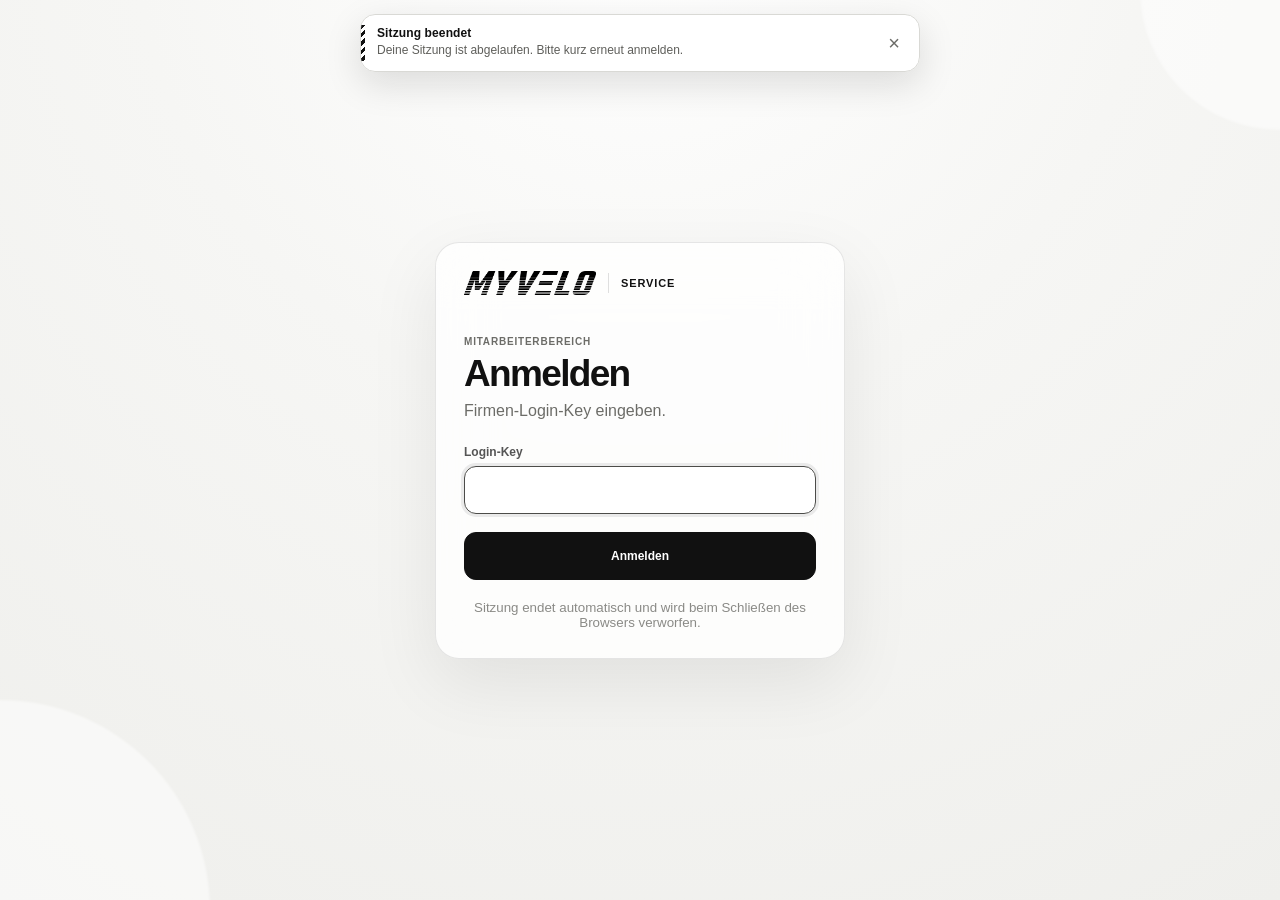
==== case.html @ 778515ad "Add files via upload" ====
<!doctype html>
<html lang="de" class="auth-pending employee-content-loading">
<head>
  <meta charset="utf-8">
  <meta name="viewport" content="width=device-width, initial-scale=1, viewport-fit=cover">
    <meta http-equiv="Content-Security-Policy" content="default-src 'self'; script-src 'self'; style-src 'self' 'unsafe-inline'; img-src 'self' data: blob:; connect-src 'self' https://myvelo-service.red-dawn-bec6.workers.dev https://*.myvelo.de; object-src 'none'; base-uri 'self'; form-action 'self'; frame-src 'none'; worker-src 'self' blob:; upgrade-insecure-requests">
  <meta name="referrer" content="no-referrer">
<title>Vorgang · MYVELO Service</title>
  <link rel="stylesheet" href="assets/css/app.css?v=7.10.11">
  <link rel="stylesheet" href="assets/css/employee-apple.css?v=7.14.2">
  <script src="assets/js/auth-guard.js?v=7.11.0.2"></script>
  <script src="assets/js/security-bootstrap.js?v=7.10.6"></script>


  <script src="portal-config.js?v=7.14.2"></script>
</head>
<body class="flow-employee">

  <div class="flow-shell">
    <aside class="flow-sidebar" id="flowSidebar">
      <div class="flow-brand">
        <img class="brand-logo-image brand-logo-image--sidebar" src="assets/brand/myvelo-logo.png?v=7.0" width="118" height="22" alt="MYVELO" data-hide-on-error>
        <span class="flow-brand-sub">SERVICE</span>
      </div>
      <nav class="flow-nav">
        <div class="flow-nav-group">
          <a class="flow-nav-item flow-nav-item--parent" href="index.html">
            <span class="flow-nav-dot"></span>
            <span>Vorgänge</span>
          </a>
          <div class="flow-nav-sub">
            <a class="flow-nav-subitem" href="index.html?view=active">
              <span>Aktiv</span>
            </a>
            <a class="flow-nav-subitem" href="index.html?view=archive">
              <span>Archiv</span>
            </a>
          </div>
        </div>
        <a class="flow-nav-item is-active" href="#">
          <span class="flow-nav-dot"></span>
          <span id="sidebarCaseRef">Aktuell</span>
        </a>
      </nav>
      <div class="flow-sidebar-spacer"></div>
      <button class="flow-nav-item" id="logout-button" type="button">
        <span class="flow-nav-dot flow-nav-dot--muted"></span>
        <span>Abmelden</span>
      </button>
    </aside>

    <div class="flow-main">
      <header class="flow-topbar">
        <div class="flow-topbar-left">
          <button class="flow-burger" id="mobileMenuButton" type="button" aria-label="Menü">
            <span></span><span></span><span></span>
          </button>
          <div>
            <strong id="case-title">Servicevorgang</strong>
            <span><b id="case-type-label">Servicevorgang</b> · Shopify <b id="shopify-ref">–</b></span>
          </div>
        </div>
      </header>

      <main class="flow-workspace flow-workspace--detail">
        <div class="flow-detail-loading-layer" id="flow-detail-loading-layer">
          <div class="app-boot-loader" id="app-boot-loader" role="status" aria-live="polite">
            <div class="app-boot-loader__inner">
              <span class="app-boot-loader__mark" aria-hidden="true"></span>
              <div class="app-boot-loader__copy">
                <strong id="app-boot-loader-title">Vorgang wird geladen</strong>
                <span id="app-boot-loader-text">Einen Moment, die Ansicht wird vorbereitet.</span>
              </div>
            </div>
          </div>
        </div>
        
        <section class="flow-status-panel">
          <div class="flow-status-panel__copy">
            <span>Bearbeitungsstatus</span>
            <strong id="service-status-label">Wartet auf Kunde</strong>
          </div>

          <div class="flow-status-dropdown" id="service-status-dropdown">
            <button id="service-status-trigger" class="flow-status-trigger" type="button"
              aria-haspopup="listbox" aria-expanded="false" disabled>
              <span id="service-status-trigger-text">Erst nach Kundenbestätigung</span>
              <span class="flow-status-trigger-arrow">⌄</span>
            </button>
            <div class="flow-status-menu hidden" id="service-status-menu" role="listbox">
              <button type="button" role="option" data-service-status="arrived">
                <span class="flow-status-menu-dot"></span>
                <span><strong>Angekommen</strong><small>Fahrrad oder Akku ist bei MYVELO eingetroffen</small></span>
              </button>
              <button type="button" role="option" data-service-status="in_progress">
                <span class="flow-status-menu-dot"></span>
                <span><strong>In Bearbeitung</strong><small>Der Servicefall wird aktuell bearbeitet</small></span>
              </button>
              <button type="button" role="option" data-service-status="completed">
                <span class="flow-status-menu-dot"></span>
                <span><strong>Abgeschlossen</strong><small>Der Servicevorgang ist abgeschlossen</small></span>
              </button>
            </div>
          </div>
        </section>

        <section class="flow-case-toolbar" aria-label="Vorgangsaktionen">
          <div class="flow-case-toolbar__primary">
            <button id="save" class="flow-action primary" type="submit" form="case-form">Speichern</button>
          </div>
          <div class="flow-case-toolbar__secondary">
            <button id="customer-link-button" class="flow-action secondary" type="button">Kundenlink</button>
            <a id="customer-preview" class="flow-action secondary" target="_blank" rel="noopener">Kundenansicht</a>
            <a id="internal-print" class="flow-action secondary" href="#">PDF exportieren</a>
            <div class="flow-more-menu">
              <button id="case-more-trigger" class="flow-action secondary flow-more-trigger" type="button" aria-expanded="false">
                Mehr <span>⌄</span>
              </button>
              <div id="case-more-menu" class="flow-more-popover hidden">
                <button id="delete-case" class="flow-more-danger" type="button">Vorgang löschen</button>
              </div>
            </div>
          </div>
        </section>

        <section id="employee-frozen-view" class="flow-frozen-view hidden" aria-labelledby="employee-frozen-title">
          <div class="flow-frozen-hero">
            <div>
              <span class="flow-frozen-kicker">BESTÄTIGT · EINGEFROREN</span>
              <h2 id="employee-frozen-title">Bestätigter Vorgang</h2>
              <p>Das ist der verbindlich bestätigte Stand. Die Inhalte können nicht mehr verändert werden.</p>
            </div>
            <div class="flow-frozen-seal" aria-hidden="true">
              <span>✓</span>
            </div>
          </div>

          <div class="flow-frozen-grid">
            <article class="flow-frozen-card">
              <span class="flow-frozen-label">Kunde</span>
              <strong id="frozen-employee-customer">–</strong>
              <small id="frozen-employee-model">–</small>
            </article>

            <article class="flow-frozen-card">
              <span class="flow-frozen-label" id="frozen-employee-type-label">Vorgang</span>
              <strong id="frozen-employee-subject">–</strong>
              <small id="frozen-employee-item">–</small>
            </article>

            <article class="flow-frozen-card">
              <span class="flow-frozen-label">Mitgeben</span>
              <strong id="frozen-employee-delivery">–</strong>
              <small>Bestätigter Lieferumfang</small>
            </article>

            <article class="flow-frozen-card" id="frozen-employee-service-card">
              <span class="flow-frozen-label" id="frozen-employee-service-label">Zusatzauftrag</span>
              <strong id="frozen-employee-service">–</strong>
              <small id="frozen-employee-service-note">–</small>
            </article>

            <article class="flow-frozen-card flow-frozen-card--wide">
              <span class="flow-frozen-label">Hinweis des Kunden</span>
              <p id="frozen-employee-note">Kein Hinweis hinterlegt.</p>
            </article>

            <article class="flow-frozen-card flow-frozen-card--wide flow-frozen-confirmation">
              <div>
                <span class="flow-frozen-label">Bestätigung</span>
                <strong id="frozen-employee-confirmed-at">–</strong>
              </div>
              <span class="flow-frozen-lock">Inhalt gesperrt</span>
            </article>
          </div>
        </section>

        <form id="case-form" class="flow-detail-grid">
          <section class="flow-panel">
            <div class="flow-panel-head">
              <div><strong>Vorgang</strong><span>Stammdaten</span></div>
            </div>

            <div class="flow-field-list">
              <label><span>Vorgangsart</span>
                <select name="case_type" id="case-type" disabled>
                  <option value="return">Rückgabe</option>
                  <option value="exchange">Tausch</option>
                  <option value="repair">Reparatur</option>
                  <option value="warranty">Garantiefall</option>
                </select>
              </label>
              <label><span>Kunde</span><input name="customer_name"></label>
              <label class="flow-model-quick-field">
                <span id="case-model-label">Modell</span>
                <input type="hidden" name="bike_model">
                <button id="case-model-trigger" class="flow-model-trigger" type="button">
                  <span class="flow-model-trigger__value">Modell auswählen</span>
                  <span class="flow-model-trigger__arrow">›</span>
                </button>
              </label>
              <label><span>Farbe</span><input name="bike_color"></label>
              <label><span>Gegenstand</span>
                <select name="item_type" id="case-item-type">
                  <option value="bike">Fahrrad</option>
                  <option value="battery">Akku</option>
                </select>
              </label>
            </div>

            <label class="flow-block-field">
              <span id="case-subject-label">Betreff</span>
              <input name="case_subject" id="case-subject">
            </label>
          </section>

          <section class="flow-panel">
            <div class="flow-panel-head">
              <div><strong>Lieferumfang</strong><span>Für Kundenansicht</span></div>
            </div>

            <div class="flow-field-list">
              <label class="flow-field-switch-row">
              <span>Ladegerät</span>
              <span class="flow-switch">
                <input type="checkbox" name="required_charger">
                <span class="flow-switch__track"><span class="flow-switch__thumb"></span></span>
              </span>
            </label>
              <label class="flow-field-switch-row">
              <span>Schlüssel</span>
              <span class="flow-switch">
                <input type="checkbox" name="required_keys">
                <span class="flow-switch__track"><span class="flow-switch__thumb"></span></span>
              </span>
            </label>
            </div>
          </section>

          <section class="flow-panel span-2" id="case-service-panel">
            <div class="flow-panel-head">
              <div><strong id="case-service-heading">Zusatzauftrag</strong><span>Optional</span></div>
            </div>

            <div class="flow-create-grid">
              <label>
                <span id="case-service-label">Zusatzleistung</span>
                <select name="service_choice">
                  <option value="">Keine Vorauswahl</option>
                  <option value="none">Keine Zusatzleistung</option>
                  <option value="inspection">Inspektion · 96 €</option>
                  <option value="inspection_wear">Inspektion + Verschleißteile</option>
                </select>
              </label>
            </div>
          </section>

          <section class="flow-panel span-2" id="case-note-panel">
            <div class="flow-panel-head">
              <div><strong>Hinweis des Kunden</strong><span>Für alle Vorgangsarten</span></div>
            </div>
            <label class="flow-block-field">
              <span>Hinweis an uns</span>
              <textarea name="customer_note"></textarea>
            </label>
          </section>
        </form>
      </main>
    </div>
  </div>

  <div class="flow-backdrop" id="flowBackdrop"></div>


  <dialog class="flow-dialog flow-dialog--compact" id="customerLinkDialog">
    <div class="flow-dialog-head">
      <div>
        <span>Kundenlink</span>
        <strong>Link zum Servicefall</strong>
      </div>
      <button class="flow-close" id="closeCustomerLinkDialog" type="button">×</button>
    </div>
    <div class="flow-delete-copy">
      <p id="customer-link-note">Dieser Link kann erneut kopiert oder geöffnet werden.</p>
      <label>
        <span>Kundenlink</span>
        <input id="customer-link-value" readonly>
      </label>

      <div class="flow-access-code-row" aria-label="Verifizierungscode">
        <span>6-stelliger Code</span>
        <strong id="customer-verification-code">••••••</strong>
      </div>
    </div>
    <div class="flow-dialog-actions">
      <button class="flow-action secondary" id="copyCustomerLink" type="button">Kopieren</button>
      <button class="flow-action secondary" id="copyCustomerCode" type="button">Code kopieren</button>
      <button class="flow-action primary" id="openCustomerLink" type="button">Öffnen</button>
    </div>
  </dialog>

  <dialog class="flow-dialog flow-dialog--compact" id="deleteCaseDialog">
    <div class="flow-dialog-head">
      <div>
        <span>Vorgang löschen</span>
        <strong>Unwiderrufliche Aktion</strong>
      </div>
      <button class="flow-close" id="closeDeleteCaseDialog" type="button">×</button>
    </div>
    <div class="flow-delete-copy">
      <p>Der Servicefall und seine Ereignisse werden dauerhaft gelöscht. Ein Kundenlink zu diesem Fall funktioniert danach nicht mehr.</p>
      <label>
        <span>Zur Bestätigung Vorgangs-ID eingeben</span>
        <input id="delete-confirm-id" autocomplete="off" spellcheck="false">
      </label>
    </div>
    <div class="flow-dialog-actions">
      <button class="flow-action secondary" id="cancelDeleteCase" type="button">Abbrechen</button>
      <button class="flow-action danger" id="confirmDeleteCase" type="button" disabled>Endgültig löschen</button>
    </div>
  </dialog>

  <script type="module" src="assets/js/case-detail.js?v=7.14.2"></script>
  <script type="module" src="assets/js/internal-mobile.js?v=7.0"></script>
</body>
</html>
---- assets/css/app.css ----
:root {
  --bg: #f1f5f3;
  --card: #ffffff;
  --text: #13201c;
  --muted: #6d7a75;
  --line: #dce6e1;
  --dark: #082d27;
  --green: #0d5b4e;
  --green-2: #0d7763;
  --green-soft: #e8f4f0;
  --amber: #8a6500;
  --amber-soft: #fff5d6;
  --blue: #275b87;
  --blue-soft: #e9f1f8;
  --shadow: 0 20px 70px rgba(17, 43, 35, 0.08);
  --radius: 22px;
}

* {
  box-sizing: border-box;
}

html {
  min-height: 100%;
  background: var(--bg);
}

body {
  margin: 0;
  min-height: 100vh;
  color: var(--text);
  background: var(--bg);
  font-family: Inter, ui-sans-serif, -apple-system, BlinkMacSystemFont, "Segoe UI", sans-serif;
  -webkit-font-smoothing: antialiased;
}

button,
input,
textarea,
select {
  font: inherit;
}

button,
a {
  -webkit-tap-highlight-color: transparent;
}

button {
  cursor: pointer;
}

button:disabled {
  cursor: wait;
  opacity: 0.68;
}

.topbar,
.customer-topbar {
  position: sticky;
  top: 0;
  z-index: 50;
  height: 72px;
  display: flex;
  align-items: center;
  justify-content: space-between;
  padding: 0 28px;
  border-bottom: 1px solid rgba(220, 230, 225, 0.9);
  background: rgba(255, 255, 255, 0.92);
  backdrop-filter: blur(18px);
}

.brand {
  display: inline-flex;
  align-items: center;
  gap: 11px;
  color: var(--text);
  font-weight: 850;
  text-decoration: none;
  letter-spacing: -0.02em;
}

.brandmark {
  width: 35px;
  height: 35px;
  display: grid;
  place-items: center;
  border-radius: 11px;
  color: #fff;
  background: linear-gradient(145deg, var(--green), var(--dark));
  box-shadow: inset 0 0 0 1px rgba(255, 255, 255, 0.11);
}

.topactions {
  display: flex;
  align-items: center;
  gap: 10px;
}

.runtime-badge,
.secure-label {
  display: inline-flex;
  align-items: center;
  gap: 7px;
  padding: 8px 11px;
  border-radius: 999px;
  color: var(--amber);
  background: var(--amber-soft);
  font-size: 12px;
  font-weight: 800;
  white-space: nowrap;
}

.runtime-badge.online {
  color: var(--green);
  background: var(--green-soft);
}

.runtime-badge.online::before {
  content: "";
  width: 7px;
  height: 7px;
  border-radius: 50%;
  background: var(--green-2);
}

.app-shell {
  display: grid;
  grid-template-columns: 232px minmax(0, 1fr);
  min-height: calc(100vh - 72px);
}

.sidebar {
  position: sticky;
  top: 72px;
  height: calc(100vh - 72px);
  display: flex;
  flex-direction: column;
  padding: 24px 16px;
  border-right: 1px solid var(--line);
  background: #f9fbfa;
}

.sidebar nav {
  display: grid;
  gap: 5px;
}

.navitem {
  display: block;
  padding: 12px 13px;
  border-radius: 12px;
  color: var(--text);
  font-size: 14px;
  font-weight: 720;
  text-decoration: none;
}

.navitem.active {
  color: #fff;
  background: var(--dark);
}

.navitem.muted {
  color: #9aa6a2;
}

.sidebar-note {
  margin-top: auto;
  display: grid;
  gap: 5px;
  padding: 15px;
  border: 1px solid var(--line);
  border-radius: 16px;
  background: #fff;
  font-size: 12px;
}

.sidebar-note span {
  color: var(--muted);
  line-height: 1.45;
}

.workspace,
.detail-workspace {
  width: 100%;
  max-width: 1480px;
  margin: 0 auto;
  padding: 38px;
}

.hero-row,
.detail-hero {
  display: flex;
  align-items: flex-end;
  justify-content: space-between;
  gap: 24px;
  margin-bottom: 28px;
}

.hero-row h1,
.detail-hero h1 {
  margin: 0;
  max-width: 920px;
  font-size: clamp(34px, 4vw, 54px);
  line-height: 0.98;
  letter-spacing: -0.055em;
}

.detail-hero h1 {
  font-size: clamp(32px, 4vw, 46px);
}

.hero-row .lead,
.detail-hero p:last-child {
  max-width: 820px;
  margin: 12px 0 0;
  color: var(--muted);
  font-size: 16px;
  line-height: 1.55;
}

.eyebrow {
  margin: 0 0 8px;
  color: var(--green-2);
  font-size: 11px;
  font-weight: 900;
  letter-spacing: 0.15em;
  text-transform: uppercase;
}

.button {
  min-height: 43px;
  display: inline-flex;
  align-items: center;
  justify-content: center;
  gap: 8px;
  padding: 10px 15px;
  border: 1px solid var(--line);
  border-radius: 12px;
  color: var(--text);
  background: #fff;
  font-weight: 800;
  text-decoration: none;
  transition: transform 150ms ease, border-color 150ms ease, background 150ms ease, color 150ms ease;
}

.button:hover {
  border-color: #b8c8c1;
  transform: translateY(-1px);
}

.button.primary {
  color: #fff;
  border-color: var(--dark);
  background: var(--dark);
}

.button.primary:hover {
  background: var(--green);
}

.button.ghost {
  background: #fff;
}

.button.small {
  min-height: 36px;
  padding: 7px 10px;
  border-radius: 10px;
  font-size: 12px;
}

.button.full {
  width: 100%;
}

.stats-grid {
  display: grid;
  grid-template-columns: repeat(4, minmax(0, 1fr));
  gap: 12px;
  margin-bottom: 20px;
}

.stat-card {
  padding: 18px;
  border: 1px solid var(--line);
  border-radius: 18px;
  background: var(--card);
}

.stat-card span {
  color: var(--muted);
  font-size: 12px;
  font-weight: 750;
}

.stat-card strong {
  display: block;
  margin-top: 5px;
  font-size: 31px;
  letter-spacing: -0.04em;
}

.panel {
  overflow: hidden;
  border: 1px solid var(--line);
  border-radius: var(--radius);
  background: var(--card);
  box-shadow: var(--shadow);
}

.panel-head {
  display: flex;
  align-items: center;
  justify-content: space-between;
  gap: 18px;
  padding: 21px 23px;
  border-bottom: 1px solid var(--line);
}

.panel-head h2 {
  margin: 0;
  font-size: 21px;
  letter-spacing: -0.025em;
}

.panel-head p {
  margin: 4px 0 0;
  color: var(--muted);
  font-size: 13px;
}

.filters,
.button-row {
  display: flex;
  gap: 9px;
}

.input,
.field input,
.field textarea,
.field select {
  width: 100%;
  min-height: 43px;
  padding: 10px 12px;
  border: 1px solid #cfdad5;
  border-radius: 12px;
  outline: none;
  color: var(--text);
  background: #fff;
  transition: border-color 150ms ease, box-shadow 150ms ease;
}

.input:focus,
.field input:focus,
.field textarea:focus,
.field select:focus {
  border-color: var(--green-2);
  box-shadow: 0 0 0 3px rgba(13, 119, 99, 0.09);
}

.filters .input:first-child {
  min-width: 245px;
}

.case-list {
  display: grid;
}

.case-row {
  display: grid;
  grid-template-columns: minmax(260px, 1.5fr) minmax(150px, 0.75fr) minmax(160px, 0.7fr) auto;
  align-items: center;
  gap: 14px;
  padding: 17px 22px;
  border-bottom: 1px solid var(--line);
}

.case-row:last-child {
  border-bottom: 0;
}

.case-main {
  min-width: 0;
  display: grid;
  gap: 4px;
  padding: 0;
  border: 0;
  text-align: left;
  background: transparent;
}

.case-title {
  overflow: hidden;
  font-size: 14px;
  font-weight: 850;
  text-overflow: ellipsis;
  white-space: nowrap;
}

.case-meta,
.case-date span {
  color: var(--muted);
  font-size: 12px;
}

.case-date {
  display: grid;
  gap: 3px;
}

.case-date strong {
  font-size: 12px;
  font-weight: 760;
}

.case-actions {
  display: flex;
  justify-content: flex-end;
  gap: 7px;
}

.status-pill {
  display: inline-flex;
  width: max-content;
  max-width: 100%;
  padding: 7px 10px;
  border-radius: 999px;
  color: #51605b;
  background: #eff3f1;
  font-size: 11px;
  font-weight: 850;
}

.status-waiting_customer {
  color: var(--amber);
  background: var(--amber-soft);
}

.status-submitted,
.status-in_review {
  color: var(--blue);
  background: var(--blue-soft);
}

.status-awaiting_part {
  color: #755b1c;
  background: #f5edd8;
}

.status-repair,
.status-ready,
.status-closed {
  color: var(--green);
  background: var(--green-soft);
}

.empty-state {
  min-height: 230px;
  display: flex;
  flex-direction: column;
  align-items: center;
  justify-content: center;
  gap: 7px;
  padding: 30px;
  color: var(--muted);
  text-align: center;
}

.empty-state.small {
  min-height: 120px;
}

.empty-icon {
  width: 50px;
  height: 50px;
  display: grid;
  place-items: center;
  border-radius: 16px;
  color: var(--green);
  background: var(--green-soft);
  font-size: 24px;
  font-weight: 900;
}

.dialog {
  width: min(720px, calc(100vw - 28px));
  padding: 0;
  border: 0;
  border-radius: 24px;
  color: var(--text);
  background: #fff;
  box-shadow: 0 34px 110px rgba(6, 31, 25, 0.26);
}

.dialog.compact {
  width: min(530px, calc(100vw - 28px));
}

.dialog::backdrop {
  background: rgba(10, 27, 23, 0.46);
  backdrop-filter: blur(5px);
}

.dialog form,
.link-result {
  padding: 25px;
}

.dialog-head {
  display: flex;
  align-items: flex-start;
  justify-content: space-between;
  gap: 20px;
}

.dialog-head h2,
.link-result h2 {
  margin: 0;
  font-size: 25px;
  letter-spacing: -0.035em;
}

.dialog-head p:last-child,
.link-result p {
  margin: 6px 0 0;
  color: var(--muted);
  line-height: 1.5;
}

.icon-button {
  width: 38px;
  height: 38px;
  flex: 0 0 auto;
  border: 1px solid var(--line);
  border-radius: 11px;
  color: var(--text);
  background: #fff;
  font-size: 23px;
}

.form-grid {
  display: grid;
  grid-template-columns: 1fr 1fr;
  gap: 13px;
  margin-top: 22px;
}

.field {
  display: grid;
  gap: 6px;
}

.field > span {
  font-size: 12px;
  font-weight: 800;
}

.field.span-2 {
  grid-column: span 2;
}

.dialog-actions,
.customer-actions {
  display: flex;
  justify-content: flex-end;
  gap: 9px;
  margin-top: 23px;
}

.link-result {
  text-align: center;
}

.link-result .input {
  margin-top: 18px;
}

.success-icon {
  width: 56px;
  height: 56px;
  display: grid;
  place-items: center;
  margin: 0 auto 14px;
  border-radius: 50%;
  color: #fff;
  background: var(--green);
  font-size: 25px;
  font-weight: 900;
}

.success-icon.large {
  width: 72px;
  height: 72px;
  font-size: 34px;
}

.toast {
  position: fixed;
  right: 22px;
  bottom: 22px;
  z-index: 200;
  padding: 12px 15px;
  border-radius: 12px;
  color: #fff;
  background: #10221d;
  box-shadow: 0 10px 40px rgba(0, 0, 0, 0.17);
  font-size: 13px;
  font-weight: 750;
  opacity: 0;
  pointer-events: none;
  transform: translateY(8px);
  transition: opacity 160ms ease, transform 160ms ease;
}

.toast.show {
  opacity: 1;
  transform: none;
}

.detail-hero {
  align-items: center;
}

.detail-hero-actions {
  display: flex;
  align-items: center;
  gap: 10px;
}

.detail-grid {
  display: grid;
  grid-template-columns: minmax(0, 1.6fr) minmax(300px, 0.72fr);
  gap: 16px;
}

.detail-side {
  display: grid;
  align-content: start;
  gap: 16px;
}

.detail-panel .panel-head {
  padding: 18px 20px;
}

.detail-body {
  display: grid;
  gap: 12px;
  padding: 20px;
}

.detail-block {
  padding: 14px;
  border: 1px solid var(--line);
  border-radius: 14px;
  background: #fbfcfc;
}

.detail-block span {
  color: var(--muted);
  font-size: 11px;
  font-weight: 800;
  text-transform: uppercase;
  letter-spacing: 0.07em;
}

.detail-block p {
  margin: 5px 0 0;
  line-height: 1.5;
  white-space: pre-wrap;
}

.timeline-panel {
  margin-top: 16px;
}

.timeline {
  padding: 4px 22px 18px;
}

.timeline-item {
  position: relative;
  display: grid;
  grid-template-columns: 17px 1fr;
  gap: 11px;
  padding: 14px 0;
  border-bottom: 1px solid var(--line);
}

.timeline-item:last-child {
  border-bottom: 0;
}

.timeline-dot {
  width: 10px;
  height: 10px;
  margin-top: 4px;
  border: 3px solid #b7d6cc;
  border-radius: 50%;
  background: #fff;
}

.timeline-item div {
  display: grid;
  gap: 3px;
}

.timeline-item strong {
  font-size: 13px;
}

.timeline-item span:last-child {
  color: var(--muted);
  font-size: 11px;
}

.error-card {
  max-width: 620px;
  margin: 60px auto;
  padding: 30px;
  text-align: center;
}

.customer-bg {
  background:
    radial-gradient(circle at 50% -10%, rgba(33, 126, 104, 0.1), transparent 40%),
    linear-gradient(180deg, #f7faf9, #eef4f1);
}

.customer-topbar {
  position: relative;
  height: 68px;
  max-width: 100%;
}

.customer-wrap {
  width: min(650px, 100%);
  margin: 38px auto;
  padding: 0 18px;
}

.customer-card {
  overflow: hidden;
  border: 1px solid rgba(203, 218, 211, 0.9);
  border-radius: 28px;
  background: #fff;
  box-shadow: var(--shadow);
}

.progress {
  height: 5px;
  background: #edf2ef;
}

.progress span {
  display: block;
  height: 100%;
  width: 20%;
  border-radius: 0 999px 999px 0;
  background: var(--green);
  transition: width 260ms ease;
}

.customer-step {
  padding: 30px;
}

.customer-step h1 {
  margin: 4px 0 10px;
  font-size: clamp(29px, 8vw, 38px);
  line-height: 1.03;
  letter-spacing: -0.05em;
}

.customer-lead {
  margin: 0 0 18px;
  color: var(--muted);
  line-height: 1.58;
}

.order-card {
  display: flex;
  align-items: center;
  gap: 13px;
  padding: 14px;
  margin: 19px 0;
  border: 1px solid var(--line);
  border-radius: 16px;
  background: #f7faf8;
}

.bike-icon {
  width: 50px;
  height: 50px;
  display: grid;
  place-items: center;
  flex: 0 0 auto;
  border: 1px solid var(--line);
  border-radius: 14px;
  color: var(--green);
  background: #fff;
  font-size: 25px;
  font-weight: 900;
}

.order-card div:last-child {
  min-width: 0;
  display: grid;
  gap: 2px;
}

.order-card span,
.order-card small {
  color: var(--muted);
  font-size: 11px;
}

.order-card strong {
  overflow: hidden;
  text-overflow: ellipsis;
  white-space: nowrap;
}

.info-strip {
  display: flex;
  flex-wrap: wrap;
  gap: 7px;
}

.info-strip span {
  padding: 7px 10px;
  border-radius: 999px;
  color: var(--green);
  background: var(--green-soft);
  font-size: 11px;
  font-weight: 800;
}

.customer-actions.single .button {
  margin-left: auto;
}

.large-field {
  margin-top: 14px;
}

.field textarea {
  min-height: 130px;
  resize: vertical;
  line-height: 1.5;
}

.upload-card {
  display: flex;
  align-items: center;
  justify-content: space-between;
  gap: 16px;
  margin-top: 16px;
  padding: 15px;
  border: 1.5px dashed #b8c9c1;
  border-radius: 15px;
  background: #fbfdfc;
}

.upload-card div {
  display: grid;
  gap: 3px;
}

.upload-card strong {
  font-size: 13px;
}

.upload-card span {
  color: var(--muted);
  font-size: 11px;
}

.file-button {
  flex: 0 0 auto;
}

.attachment-list {
  display: flex;
  flex-wrap: wrap;
  gap: 7px;
  margin-top: 10px;
}

.attachment-chip {
  padding: 6px 9px;
  border-radius: 999px;
  color: #4d5b57;
  background: #edf3f0;
  font-size: 11px;
}

.muted-text {
  color: var(--muted);
  font-size: 12px;
}

.choice-list {
  display: grid;
  gap: 9px;
}

.choice-card,
.check-card,
.confirm-card {
  display: flex;
  align-items: flex-start;
  gap: 11px;
  padding: 14px;
  border: 1px solid var(--line);
  border-radius: 14px;
  background: #fff;
  cursor: pointer;
  line-height: 1.45;
  transition: background 150ms ease, border-color 150ms ease, transform 150ms ease;
}

.choice-card:hover,
.check-card:hover {
  transform: translateY(-1px);
  border-color: #b9cbc4;
}

.choice-card.selected,
.choice-card:has(input:checked),
.check-card:has(input:checked),
.confirm-card:has(input:checked) {
  border-color: #73a99a;
  background: var(--green-soft);
}

.choice-card input,
.check-card input,
.confirm-card input {
  position: absolute;
  opacity: 0;
  pointer-events: none;
}

.choice-radio {
  width: 18px;
  height: 18px;
  flex: 0 0 auto;
  border: 2px solid #b4c1bc;
  border-radius: 50%;
  box-shadow: inset 0 0 0 4px #fff;
}

.choice-card:has(input:checked) .choice-radio {
  border-color: var(--green);
  background: var(--green);
}

.check-grid {
  display: grid;
  grid-template-columns: 1fr 1fr;
  gap: 9px;
  margin-bottom: 15px;
}

.check-card {
  align-items: center;
}

.check-box {
  width: 20px;
  height: 20px;
  display: grid;
  place-items: center;
  flex: 0 0 auto;
  border: 1.5px solid #b8c5c0;
  border-radius: 6px;
  color: transparent;
  background: #fff;
  font-size: 12px;
  font-weight: 900;
}

.check-card:has(input:checked) .check-box,
.confirm-card:has(input:checked) .check-box {
  color: #fff;
  border-color: var(--green);
  background: var(--green);
}

.review-grid {
  display: grid;
  gap: 9px;
}

.review-block {
  padding: 13px;
  border: 1px solid var(--line);
  border-radius: 14px;
  background: #fbfcfc;
}

.review-block span {
  color: var(--muted);
  font-size: 11px;
  font-weight: 850;
  text-transform: uppercase;
  letter-spacing: 0.06em;
}

.review-block p {
  margin: 5px 0 0;
  line-height: 1.5;
  white-space: pre-wrap;
}

.confirm-card {
  margin-top: 16px;
  background: #f7faf9;
  font-size: 13px;
}

.success-step {
  text-align: center;
}

.success-step .order-card,
.success-step .success-meta,
.success-step .customer-status {
  text-align: left;
}

.success-meta {
  display: grid;
  grid-template-columns: 100px 1fr;
  gap: 6px 14px;
  padding: 14px;
  border: 1px solid var(--line);
  border-radius: 14px;
}

.success-meta span {
  color: var(--muted);
  font-size: 12px;
}

.success-meta strong {
  font-size: 12px;
}

.customer-status {
  margin-top: 26px;
  padding-top: 20px;
  border-top: 1px solid var(--line);
}

.customer-status h2 {
  margin: 0 0 12px;
  font-size: 18px;
}

.status-track {
  display: grid;
}

.status-track-item {
  display: grid;
  grid-template-columns: 18px 1fr;
  gap: 10px;
  padding: 8px 0;
}

.status-track-dot {
  width: 11px;
  height: 11px;
  margin-top: 3px;
  border: 2px solid #b9c6c1;
  border-radius: 50%;
  background: #fff;
}

.status-track-item.active .status-track-dot {
  border-color: var(--green);
  background: var(--green);
  box-shadow: 0 0 0 4px var(--green-soft);
}

.status-track-item div {
  display: grid;
  gap: 3px;
}

.status-track-item strong {
  font-size: 13px;
}

.status-track-item small {
  color: var(--muted);
  line-height: 1.4;
}

.privacy-note {
  margin: 13px 0 0;
  color: #7b8984;
  font-size: 11px;
  text-align: center;
}

.document-bg {
  padding: 24px;
  background: #e8edeb;
}

.document-actions {
  position: sticky;
  top: 12px;
  z-index: 20;
  display: flex;
  justify-content: center;
  gap: 9px;
  width: max-content;
  margin: 0 auto 16px;
  padding: 7px;
  border: 1px solid var(--line);
  border-radius: 15px;
  background: rgba(255, 255, 255, 0.92);
  backdrop-filter: blur(12px);
}

.document-sheet {
  width: min(794px, 100%);
  min-height: 1123px;
  margin: 0 auto;
  padding: 58px 64px;
  background: #fff;
  box-shadow: 0 20px 60px rgba(0, 0, 0, 0.13);
}

.document-head {
  display: flex;
  justify-content: space-between;
  gap: 20px;
  padding-bottom: 18px;
  border-bottom: 2px solid var(--text);
}

.document-head > div {
  display: grid;
  gap: 4px;
}

.document-brand {
  font-size: 15px;
  font-weight: 950;
  letter-spacing: 0.12em;
}

.document-head span,
.document-id span {
  color: var(--muted);
  font-size: 10px;
}

.document-id {
  text-align: right;
}

.document-id strong {
  font-size: 10px;
}

.document-sheet h1 {
  margin: 28px 0 0;
  font-size: 28px;
  letter-spacing: -0.04em;
}

.document-sheet h2 {
  margin: 3px 0 24px;
  font-size: 15px;
  font-weight: 650;
}

.document-section h3,
.document-text-section h3,
.document-confirmation > strong {
  margin: 0 0 8px;
  font-size: 11px;
  text-transform: uppercase;
  letter-spacing: 0.07em;
}

.document-section dl {
  margin: 0;
}

.document-section dl > div {
  display: grid;
  grid-template-columns: 160px 1fr;
  border-top: 1px solid var(--line);
}

.document-section dt,
.document-section dd {
  margin: 0;
  padding: 7px 0;
  font-size: 11px;
}

.document-section dt {
  color: var(--muted);
}

.document-text-section {
  margin-top: 22px;
}

.document-text-section p,
.document-confirmation p {
  margin: 0;
  color: #283631;
  font-size: 11px;
  line-height: 1.55;
  white-space: pre-wrap;
}

.document-confirmation {
  margin-top: 28px;
  padding: 17px;
  border: 1px solid var(--line);
  border-radius: 12px;
  background: #fafcfb;
}

.document-confirmation > div {
  display: grid;
  grid-template-columns: 110px 1fr;
  margin-top: 14px;
  font-size: 11px;
}

.document-confirmation span {
  color: var(--muted);
}

.document-footer {
  display: flex;
  justify-content: space-between;
  gap: 20px;
  margin-top: 42px;
  padding-top: 15px;
  border-top: 1px solid var(--line);
  color: var(--muted);
  font-size: 9px;
}

@media (max-width: 1040px) {
  .app-shell {
    grid-template-columns: 1fr;
  }

  .sidebar {
    display: none;
  }

  .case-row {
    grid-template-columns: 1.4fr 0.8fr 0.75fr;
  }

  .case-actions {
    grid-column: 1 / -1;
    justify-content: flex-start;
  }

  .detail-grid {
    grid-template-columns: 1fr;
  }
}

@media (max-width: 720px) {
  .topbar,
  .customer-topbar {
    height: 64px;
    padding: 0 15px;
  }

  .topactions .button {
    display: none;
  }

  .runtime-badge,
  .secure-label {
    font-size: 10px;
  }

  .workspace,
  .detail-workspace {
    padding: 20px 15px 36px;
  }

  .hero-row,
  .detail-hero {
    align-items: stretch;
    flex-direction: column;
  }

  .hero-row h1,
  .detail-hero h1 {
    font-size: 36px;
  }

  .detail-hero-actions {
    justify-content: space-between;
  }

  .stats-grid {
    grid-template-columns: 1fr 1fr;
    gap: 9px;
  }

  .panel-head {
    align-items: stretch;
    flex-direction: column;
  }

  .filters {
    display: grid;
  }

  .filters .input:first-child {
    min-width: 0;
  }

  .case-row {
    grid-template-columns: 1fr;
    gap: 10px;
    padding: 16px;
  }

  .case-date {
    display: none;
  }

  .case-actions {
    grid-column: auto;
  }

  .form-grid {
    grid-template-columns: 1fr;
  }

  .field.span-2 {
    grid-column: auto;
  }

  .stack-mobile,
  .button-row {
    display: grid;
  }

  .customer-wrap {
    margin: 16px auto 30px;
    padding: 0 12px;
  }

  .customer-card {
    border-radius: 22px;
  }

  .customer-step {
    padding: 23px 19px;
  }

  .check-grid {
    grid-template-columns: 1fr;
  }

  .upload-card {
    align-items: stretch;
    flex-direction: column;
  }

  .customer-actions {
    position: sticky;
    bottom: 0;
    margin: 22px -19px -23px;
    padding: 12px 19px 16px;
    border-top: 1px solid rgba(220, 230, 225, 0.85);
    background: rgba(255, 255, 255, 0.96);
    backdrop-filter: blur(14px);
  }

  .customer-actions .button {
    flex: 1;
  }

  .document-bg {
    padding: 0;
    background: #fff;
  }

  .document-actions {
    top: auto;
    bottom: 0;
    width: 100%;
    margin: 0;
    border: 0;
    border-top: 1px solid var(--line);
    border-radius: 0;
  }

  .document-actions .button {
    flex: 1;
  }

  .document-sheet {
    min-height: auto;
    padding: 32px 20px 90px;
    box-shadow: none;
  }

  .document-section dl > div {
    grid-template-columns: 120px 1fr;
  }

  .document-footer {
    flex-direction: column;
    gap: 4px;
  }
}

@media print {
  .document-actions {
    display: none;
  }

  .document-bg {
    padding: 0;
    background: #fff;
  }

  .document-sheet {
    width: auto;
    min-height: auto;
    padding: 0;
    box-shadow: none;
  }
}


/* ==========================================================
   MYVELO-inspired visual layer
   Monochrome, high-contrast, product-first service interface.
   ========================================================== */
:root {
  --bg: #f4f4f2;
  --card: #ffffff;
  --text: #101211;
  --muted: #6f7471;
  --line: #e4e5e1;
  --dark: #101211;
  --green: #143c35;
  --green-2: #1d5449;
  --green-soft: #edf3f0;
  --amber: #7a5b10;
  --amber-soft: #fbf4df;
  --blue: #34586f;
  --blue-soft: #edf3f7;
  --shadow: 0 18px 50px rgba(15, 18, 17, 0.07);
  --radius: 18px;
}

body {
  background:
    radial-gradient(circle at 78% -18%, rgba(20, 60, 53, .055), transparent 34%),
    var(--bg);
}

.topbar,
.customer-topbar {
  height: 76px;
  padding: 0 32px;
  border-bottom-color: rgba(18, 20, 19, .08);
  background: rgba(255, 255, 255, .94);
}

.brand {
  gap: 12px;
  min-width: max-content;
}

.myvelo-wordmark {
  display: inline-block;
  color: #0d0f0e;
  font-size: 24px;
  font-weight: 950;
  font-style: italic;
  line-height: 1;
  letter-spacing: -.085em;
  transform: skew(-7deg);
}

.brand-divider {
  width: 1px;
  height: 25px;
  background: #d5d7d3;
}

.brand-section {
  color: #646966;
  font-size: 10px;
  font-weight: 900;
  line-height: 1;
  letter-spacing: .22em;
}

.app-shell {
  grid-template-columns: 218px minmax(0, 1fr);
  min-height: calc(100vh - 76px);
}

.sidebar {
  top: 76px;
  height: calc(100vh - 76px);
  padding: 28px 14px;
  border-right-color: rgba(18,20,19,.08);
  background: #151817;
}

.navitem {
  position: relative;
  padding: 12px 14px;
  border-radius: 10px;
  color: #c8ccca;
  font-weight: 720;
}

.navitem:hover {
  color: #fff;
  background: rgba(255,255,255,.06);
}

.navitem.active {
  color: #111312;
  background: #fff;
}

.navitem.active::before {
  content: "";
  position: absolute;
  left: -14px;
  top: 11px;
  bottom: 11px;
  width: 3px;
  border-radius: 0 2px 2px 0;
  background: #fff;
}

.navitem.muted {
  color: #6f7773;
}

.sidebar-note {
  border-color: rgba(255,255,255,.11);
  background: rgba(255,255,255,.055);
  color: #fff;
}

.sidebar-note span {
  color: #8e9692;
}

.workspace,
.detail-workspace {
  padding: 44px 46px;
}

.hero-row,
.detail-hero {
  align-items: center;
  margin-bottom: 30px;
}

.hero-row h1,
.detail-hero h1 {
  max-width: 800px;
  font-weight: 880;
  line-height: .98;
  letter-spacing: -.058em;
}

.hero-row h1 {
  font-size: clamp(38px, 4.7vw, 62px);
}

.eyebrow {
  color: #616763;
  letter-spacing: .19em;
}

.button {
  min-height: 44px;
  padding: 10px 17px;
  border-color: #dadcd8;
  border-radius: 9px;
  font-weight: 790;
  transition: transform 160ms ease, box-shadow 160ms ease, background 160ms ease, border-color 160ms ease;
}

.button:hover {
  border-color: #bfc2be;
  box-shadow: 0 7px 22px rgba(15,18,17,.08);
  transform: translateY(-1px);
}

.button.primary {
  border-color: #111312;
  background: #111312;
}

.button.primary:hover {
  border-color: #202422;
  background: #202422;
}

.runtime-badge,
.secure-label {
  border: 1px solid #e2e4e0;
  border-radius: 7px;
  color: #606562;
  background: #f8f8f6;
}

.runtime-badge.online {
  color: #173f37;
  border-color: #dae8e3;
  background: #eef5f2;
}

.stats-grid {
  gap: 10px;
}

.stat-card {
  position: relative;
  overflow: hidden;
  min-height: 120px;
  padding: 20px;
  border-color: #e2e4df;
  border-radius: 14px;
}

.stat-card::after {
  content: "";
  position: absolute;
  right: -28px;
  bottom: -58px;
  width: 110px;
  height: 110px;
  border: 22px solid #f3f4f1;
  border-radius: 50%;
}

.stat-card strong {
  position: relative;
  z-index: 1;
  font-size: 36px;
  font-weight: 860;
}

.panel {
  border-color: #e1e3df;
  border-radius: 16px;
  box-shadow: 0 14px 45px rgba(15,18,17,.05);
}

.panel-head {
  padding: 22px 24px;
}

.input,
.field input,
.field textarea,
.field select {
  min-height: 45px;
  border-color: #d9dcd7;
  border-radius: 9px;
  background: #fbfbfa;
}

.input:focus,
.field input:focus,
.field textarea:focus,
.field select:focus {
  border-color: #17201d;
  background: #fff;
  box-shadow: 0 0 0 3px rgba(16,18,17,.07);
}

.case-row {
  min-height: 74px;
  transition: background 150ms ease;
}

.case-row:hover {
  background: #fafaf8;
}

.status-pill {
  border-radius: 6px;
  font-weight: 820;
}

.dialog {
  border: 1px solid rgba(16,18,17,.08);
  border-radius: 18px;
}

.dialog::backdrop {
  background: rgba(8,10,9,.56);
}

.customer-bg {
  background:
    linear-gradient(140deg, rgba(20,60,53,.06), transparent 34%),
    #f3f4f1;
}

.customer-topbar {
  position: sticky;
  border-bottom: 1px solid rgba(16,18,17,.08);
}

.customer-wrap {
  width: min(690px, 100%);
  margin: 46px auto;
}

.customer-card {
  border-color: #e0e2de;
  border-radius: 20px;
  box-shadow: 0 22px 64px rgba(13,16,15,.085);
}

.progress {
  height: 4px;
  background: #eceeeb;
}

.progress span {
  border-radius: 0;
  background: #153e36;
}

.customer-step {
  padding: 34px 36px 36px;
}

.customer-step h1 {
  max-width: 510px;
  font-weight: 860;
  letter-spacing: -.052em;
}

.order-card {
  border-color: #dfe2dd;
  border-radius: 12px;
  background: #f7f7f5;
}

.bike-icon {
  border-radius: 9px;
  color: #fff;
  border-color: #171a19;
  background: #171a19;
}

.info-strip span {
  border: 1px solid #dde8e4;
  border-radius: 6px;
}

.choice-card,
.check-card,
.confirm-card,
.review-block,
.detail-block,
.success-meta {
  border-radius: 10px;
}

.choice-card:hover,
.check-card:hover {
  border-color: #989e9a;
}

.choice-card.selected,
.choice-card:has(input:checked),
.check-card:has(input:checked),
.confirm-card:has(input:checked) {
  border-color: #335d54;
  background: #f0f5f3;
}

.upload-card {
  border-radius: 10px;
  background: #fafaf8;
}

.success-icon {
  background: #143c35;
}

.document-actions {
  border-bottom: 1px solid #e2e4df;
  background: rgba(244,244,242,.92);
}

@media (max-width: 900px) {
  .app-shell {
    grid-template-columns: 1fr;
  }

  .sidebar {
    position: static;
    width: 100%;
    height: auto;
    padding: 10px 14px;
    border-right: 0;
    border-bottom: 1px solid rgba(255,255,255,.08);
  }

  .sidebar nav {
    display: flex;
    overflow-x: auto;
  }

  .navitem.active::before {
    display: none;
  }

  .sidebar-note {
    display: none;
  }

  .workspace,
  .detail-workspace {
    padding: 26px 18px 38px;
  }
}

@media (max-width: 620px) {
  .topbar,
  .customer-topbar {
    height: 66px;
    padding: 0 16px;
  }

  .myvelo-wordmark {
    font-size: 21px;
  }

  .brand-section,
  .brand-divider {
    display: none;
  }

  .secure-label {
    padding: 7px 9px;
    font-size: 10px;
  }

  .customer-wrap {
    margin: 18px auto 32px;
    padding: 0 10px;
  }

  .customer-card {
    border-radius: 16px;
  }

  .customer-step {
    padding: 25px 20px 24px;
  }
}


/* --- V2.7 functional compatibility --- */

.workspace,
.detail-workspace {
  width: 100%;
}

.internal-section {
  margin-top: 24px;
}

.internal-anchor {
  scroll-margin-top: 92px;
}

.admin-table-wrap {
  overflow-x: auto;
}

.admin-table {
  width: 100%;
  border-collapse: collapse;
}

.admin-table th,
.admin-table td {
  padding: 14px 12px;
  border-bottom: 1px solid var(--line);
  text-align: left;
  vertical-align: middle;
}

.admin-table th {
  color: var(--muted);
  font-size: 12px;
  font-weight: 850;
  text-transform: uppercase;
  letter-spacing: .06em;
}

.admin-table tbody tr:last-child td {
  border-bottom: 0;
}

.status-pill {
  display: inline-flex;
  align-items: center;
  min-height: 28px;
  padding: 6px 10px;
  border-radius: 999px;
  color: var(--amber);
  background: var(--amber-soft);
  font-size: 12px;
  font-weight: 800;
}

.status-pill.confirmed {
  color: var(--green);
  background: var(--green-soft);
}

.inline-actions {
  display: flex;
  gap: 10px;
  flex-wrap: wrap;
}

.detail-form-grid {
  display: grid;
  grid-template-columns: repeat(2, minmax(0, 1fr));
  gap: 18px;
}

.detail-form-grid .span-2 {
  grid-column: 1 / -1;
}

.check-card {
  display: flex;
  align-items: flex-start;
  gap: 10px;
  min-height: 68px;
  padding: 13px;
  border: 1px solid var(--line);
  border-radius: 14px;
  background: #f9fbfa;
}

.check-card input {
  margin-top: 3px;
}

.readonly-banner {
  margin-bottom: 18px;
  padding: 14px 16px;
  border: 1px solid #c6dfd6;
  border-radius: 14px;
  color: var(--green);
  background: var(--green-soft);
  font-weight: 750;
}

.simple-field {
  display: grid;
  gap: 7px;
}

.simple-field > span {
  font-size: 13px;
  font-weight: 800;
}

.simple-field input,
.simple-field textarea,
.simple-field select {
  width: 100%;
  padding: 12px 13px;
  border: 1px solid var(--line);
  border-radius: 12px;
  color: var(--text);
  background: #fff;
  outline: none;
}

.simple-field textarea {
  min-height: 110px;
  resize: vertical;
}

.simple-field input:focus,
.simple-field textarea:focus,
.simple-field select:focus {
  border-color: var(--green-2);
  box-shadow: 0 0 0 4px rgba(13, 119, 99, .10);
}

.settings-panel {
  display: grid;
  gap: 12px;
}

.settings-panel .input {
  width: 100%;
}

.customer-summary-row {
  display: grid;
  grid-template-columns: 210px 1fr;
  gap: 18px;
  padding: 12px 0;
  border-bottom: 1px solid var(--line);
}

.customer-summary-row:last-child {
  border-bottom: 0;
}

.customer-summary-row span:first-child {
  color: var(--muted);
}

.customer-actions {
  display: flex;
  gap: 10px;
  flex-wrap: wrap;
  margin-top: 18px;
}

.confirm-row {
  display: flex;
  gap: 10px;
  align-items: flex-start;
  padding: 14px;
  border: 1px solid var(--line);
  border-radius: 14px;
  background: #f9fbfa;
}

.confirm-row + .confirm-row {
  margin-top: 10px;
}

.confirm-row input {
  margin-top: 3px;
}

.service-options {
  display: grid;
  gap: 12px;
}

.service-option {
  position: relative;
  display: block;
  padding: 16px;
  border: 1px solid var(--line);
  border-radius: 16px;
  background: #fff;
  cursor: pointer;
}

.service-option input {
  position: absolute;
  opacity: 0;
}

.service-option:has(input:checked) {
  border-color: var(--green-2);
  background: var(--green-soft);
  box-shadow: 0 0 0 3px rgba(13, 119, 99, .08);
}

.service-option-head {
  display: flex;
  align-items: flex-start;
  gap: 12px;
}

.service-option-head strong:last-child {
  margin-left: auto;
  white-space: nowrap;
}

.service-option p {
  margin: 8px 0 0;
  color: var(--muted);
  font-size: 14px;
  line-height: 1.5;
}

.delivery-list {
  display: grid;
  gap: 10px;
}

.delivery-item {
  display: flex;
  align-items: center;
  gap: 10px;
  padding: 12px 14px;
  border: 1px solid var(--line);
  border-radius: 14px;
  background: #fff;
}

.delivery-check {
  width: 26px;
  height: 26px;
  display: grid;
  place-items: center;
  border-radius: 50%;
  color: #fff;
  background: var(--green);
  font-size: 15px;
  font-weight: 900;
}

.customer-meta-grid {
  display: grid;
  grid-template-columns: repeat(2, minmax(0, 1fr));
  gap: 14px;
}

.legal-note {
  margin-top: 18px;
  padding: 14px 16px;
  border: 1px solid var(--line);
  border-radius: 14px;
  color: var(--muted);
  background: #f9fbfa;
  font-size: 13px;
  line-height: 1.55;
}

.legal-note strong {
  color: var(--text);
}

.customer-footer {
  margin-top: 18px;
  display: flex;
  justify-content: center;
  gap: 18px;
  color: var(--muted);
  font-size: 12px;
}

@media (max-width: 900px) {
  .detail-form-grid,
  .customer-meta-grid {
    grid-template-columns: 1fr;
  }

  .detail-form-grid .span-2 {
    grid-column: auto;
  }

  .customer-summary-row {
    grid-template-columns: 1fr;
    gap: 4px;
  }

  .topbar,
  .customer-topbar {
    padding-left: 16px;
    padding-right: 16px;
  }

  .workspace,
  .detail-workspace {
    padding-left: 16px;
    padding-right: 16px;
  }
}


.notice {
  padding: 13px 15px;
  border: 1px solid var(--line);
  border-radius: 14px;
  background: #fff;
  color: var(--muted);
  line-height: 1.5;
}

.notice--success {
  color: var(--green);
  background: var(--green-soft);
  border-color: #c6dfd6;
}

.notice--danger {
  color: #8e2c23;
  background: #fff1ef;
  border-color: #eed1cc;
}

.hidden {
  display: none !important;
}

.customer-form-stack {
  display: grid;
  gap: 18px;
}

.customer-section {
  padding: 22px;
  border: 1px solid var(--line);
  border-radius: 18px;
  background: #fff;
}

.customer-section h2 {
  margin: 0 0 8px;
  font-size: 21px;
  letter-spacing: -.025em;
}

.customer-section > p {
  margin: 0 0 18px;
  color: var(--muted);
  line-height: 1.5;
}

.customer-section .field {
  margin-bottom: 0;
}

.customer-section .field + .field {
  margin-top: 14px;
}

.customer-section .field span {
  display: block;
  margin-bottom: 7px;
  font-size: 13px;
  font-weight: 800;
}

.customer-section .field input,
.customer-section .field textarea,
.customer-section .field select {
  width: 100%;
  padding: 12px 13px;
  border: 1px solid var(--line);
  border-radius: 12px;
  background: #fff;
  color: var(--text);
  outline: none;
}

.customer-section .field textarea {
  min-height: 110px;
  resize: vertical;
}

.customer-section .field input:focus,
.customer-section .field textarea:focus,
.customer-section .field select:focus {
  border-color: var(--green-2);
  box-shadow: 0 0 0 4px rgba(13, 119, 99, .10);
}

.customer-order-head {
  display: flex;
  align-items: center;
  justify-content: space-between;
  gap: 14px;
  margin-bottom: 18px;
}

.customer-order-head strong {
  font-size: 18px;
}

.customer-order-meta {
  color: var(--muted);
  font-size: 13px;
}

.customer-confirmed {
  padding: 18px;
  border: 1px solid #c6dfd6;
  border-radius: 16px;
  color: var(--green);
  background: var(--green-soft);
}

@media (max-width: 700px) {
  .customer-order-head {
    align-items: flex-start;
    flex-direction: column;
  }
}


/* --- V2.8 compact internal workflow + stronger mobile UX --- */

.internal-page-title {
  display: flex;
  align-items: flex-end;
  justify-content: space-between;
  gap: 18px;
}

.compact-create {
  display: grid;
  gap: 18px;
}

.compact-create__primary {
  display: grid;
  grid-template-columns: minmax(0, 1fr) 180px;
  gap: 14px;
}

.compact-create__advanced {
  border-top: 1px solid var(--line);
  padding-top: 16px;
}

.compact-create__advanced summary {
  cursor: pointer;
  list-style: none;
  display: flex;
  align-items: center;
  justify-content: space-between;
  gap: 12px;
  color: var(--text);
  font-weight: 800;
}

.compact-create__advanced summary::-webkit-details-marker {
  display: none;
}

.compact-create__advanced summary::after {
  content: "+";
  font-size: 20px;
  font-weight: 500;
  color: var(--muted);
}

.compact-create__advanced[open] summary::after {
  content: "−";
}

.compact-create__advanced-body {
  margin-top: 16px;
}

.create-helper {
  margin: 0;
  color: var(--muted);
  font-size: 13px;
  line-height: 1.5;
}

.sidebar-section-label {
  padding: 16px 16px 6px;
  color: #71817b;
  font-size: 10px;
  font-weight: 850;
  letter-spacing: .11em;
  text-transform: uppercase;
}

.sidebar-collapse {
  display: none;
}

.mobile-bottom-actions {
  display: none;
}

.panel-head--compact {
  margin-bottom: 8px;
}

.stat-card strong {
  font-size: clamp(28px, 4vw, 40px);
}

.dialog.compact-create-dialog {
  width: min(760px, calc(100% - 32px));
}

.dialog.compact-create-dialog .form-grid {
  grid-template-columns: repeat(2, minmax(0, 1fr));
}

.dialog.compact-create-dialog .customer-fields {
  display: grid;
  gap: 14px;
  margin-top: 14px;
  padding: 16px;
  border: 1px solid var(--line);
  border-radius: 14px;
  background: #f9fbfa;
}

.dialog.compact-create-dialog .customer-fields .section-caption {
  display: flex;
  align-items: center;
  justify-content: space-between;
  gap: 12px;
}

.dialog.compact-create-dialog .section-caption span {
  color: var(--muted);
  font-size: 12px;
}

.dialog.compact-create-dialog .customer-fields-grid {
  display: grid;
  grid-template-columns: repeat(2, minmax(0, 1fr));
  gap: 14px;
}

.mobile-menu-button {
  display: none;
}

.sidebar-backdrop {
  display: none;
}

@media (max-width: 980px) {
  .app-shell {
    grid-template-columns: 220px minmax(0, 1fr);
  }

  .workspace,
  .detail-workspace {
    padding: 24px;
  }
}

@media (max-width: 820px) {
  body {
    padding-bottom: 74px;
  }

  .topbar {
    min-height: 64px;
  }

  .topbar .brand {
    flex: 1;
  }

  .topbar .brand-section,
  .topbar .brand-divider {
    display: none;
  }

  .topbar .myvelo-wordmark {
    font-size: 22px;
  }

  .topactions {
    gap: 8px;
  }

  .topactions .runtime-badge {
    display: none;
  }

  .topactions .button {
    display: none;
  }

  .mobile-menu-button {
    display: inline-flex;
    width: 42px;
    height: 42px;
    align-items: center;
    justify-content: center;
    border: 1px solid rgba(255, 255, 255, .12);
    border-radius: 10px;
    color: #fff;
    background: rgba(255, 255, 255, .06);
  }

  .mobile-menu-button svg {
    width: 21px;
    height: 21px;
  }

  .app-shell {
    display: block;
  }

  .sidebar {
    position: fixed;
    inset: 0 auto 0 0;
    z-index: 80;
    width: min(82vw, 290px);
    transform: translateX(-100%);
    transition: transform .18s ease;
    box-shadow: 20px 0 60px rgba(0, 0, 0, .2);
  }

  .sidebar.is-open {
    transform: translateX(0);
  }

  .sidebar-backdrop {
    position: fixed;
    inset: 0;
    z-index: 70;
    background: rgba(0, 0, 0, .38);
  }

  .sidebar-backdrop.is-open {
    display: block;
  }

  .workspace,
  .detail-workspace {
    padding: 18px 14px 24px;
  }

  .hero-row {
    gap: 14px;
    margin-bottom: 18px;
  }

  .hero-row h1,
  .detail-hero h1 {
    font-size: 32px;
  }

  .hero-row .lead {
    font-size: 14px;
  }

  .hero-row > .button {
    display: none;
  }

  .stats-grid {
    grid-template-columns: repeat(3, minmax(0, 1fr));
    gap: 10px;
    margin-bottom: 18px;
  }

  .stat-card {
    padding: 14px;
  }

  .stat-card span {
    font-size: 11px;
  }

  .stat-card strong {
    margin-top: 6px;
    font-size: 26px;
  }

  .panel {
    border-radius: 16px;
  }

  .panel-head {
    align-items: flex-start;
    gap: 10px;
  }

  .panel-head p {
    display: none;
  }

  .admin-table th:nth-child(3),
  .admin-table td:nth-child(3) {
    display: none;
  }

  .admin-table th,
  .admin-table td {
    padding: 11px 8px;
  }

  .admin-table th {
    font-size: 10px;
  }

  .admin-table td {
    font-size: 13px;
  }

  .mobile-bottom-actions {
    position: fixed;
    z-index: 60;
    left: 0;
    right: 0;
    bottom: 0;
    display: grid;
    grid-template-columns: 1fr 1fr;
    gap: 10px;
    padding: 10px 14px calc(10px + env(safe-area-inset-bottom));
    background: rgba(255, 255, 255, .94);
    border-top: 1px solid var(--line);
    backdrop-filter: blur(16px);
  }

  .mobile-bottom-actions .button {
    width: 100%;
  }

  .dialog {
    width: calc(100% - 20px);
    max-height: calc(100dvh - 20px);
    border-radius: 18px;
  }

  .dialog.compact-create-dialog {
    width: calc(100% - 20px);
  }

  .dialog.compact-create-dialog .form-grid,
  .dialog.compact-create-dialog .customer-fields-grid {
    grid-template-columns: 1fr;
  }

  .dialog-head {
    position: sticky;
    top: 0;
    z-index: 2;
    background: #fff;
    padding-bottom: 12px;
  }

  .dialog-actions {
    position: sticky;
    bottom: 0;
    z-index: 2;
    margin: 18px -22px -22px;
    padding: 12px 22px calc(12px + env(safe-area-inset-bottom));
    background: rgba(255,255,255,.96);
    border-top: 1px solid var(--line);
    backdrop-filter: blur(12px);
  }

  .detail-form-grid {
    grid-template-columns: 1fr;
  }

  .detail-form-grid .span-2 {
    grid-column: auto;
  }

  .customer-wrap {
    padding: 14px;
  }

  .customer-card {
    border-radius: 18px;
    padding: 18px;
  }

  .customer-section {
    padding: 17px;
    border-radius: 15px;
  }

  .customer-section h2 {
    font-size: 18px;
  }

  .service-option {
    padding: 14px;
  }

  .service-option-head {
    gap: 8px;
  }

  .service-option-head strong:last-child {
    font-size: 13px;
  }

  .customer-actions {
    position: sticky;
    bottom: 0;
    z-index: 4;
    margin: 18px -18px -18px;
    padding: 12px 18px calc(12px + env(safe-area-inset-bottom));
    background: rgba(255,255,255,.96);
    border-top: 1px solid var(--line);
    backdrop-filter: blur(12px);
  }

  .customer-actions .button {
    flex: 1;
  }
}

@media (max-width: 520px) {
  .stats-grid {
    grid-template-columns: 1fr 1fr;
  }

  .stat-card:first-child {
    grid-column: 1 / -1;
  }

  .admin-table th:nth-child(2),
  .admin-table td:nth-child(2) {
    max-width: 120px;
  }

  .status-pill {
    padding: 5px 8px;
    font-size: 10px;
  }

  .customer-topbar {
    padding: 14px 16px;
  }

  .secure-label {
    font-size: 10px;
  }
}


/* --- V2.9 customer mobile-first flow --- */

.customer-mobile-first {
  background: #f4f6f4;
  padding-bottom: calc(92px + env(safe-area-inset-bottom));
}

.customer-topbar--mobile {
  min-height: 62px;
}

.customer-mobile-shell {
  width: min(100%, 760px);
  margin: 0 auto;
  padding: 20px 18px 40px;
}

.customer-mobile-head {
  padding: 14px 2px 18px;
}

.customer-mobile-kicker {
  margin-bottom: 8px;
  color: var(--green);
  font-size: 12px;
  font-weight: 850;
  letter-spacing: .08em;
  text-transform: uppercase;
}

.customer-mobile-head h1 {
  margin: 0;
  font-size: clamp(30px, 7vw, 42px);
  line-height: 1.02;
  letter-spacing: -.045em;
}

.customer-mobile-head p {
  margin: 10px 0 0;
  color: var(--muted);
  font-size: 15px;
  line-height: 1.5;
}

.customer-case-strip {
  margin-top: 18px;
  display: grid;
  grid-template-columns: 1fr 1fr;
  border: 1px solid var(--line);
  border-radius: 14px;
  background: #fff;
  overflow: hidden;
}

.customer-case-strip > div {
  padding: 12px 14px;
}

.customer-case-strip > div + div {
  border-left: 1px solid var(--line);
}

.customer-case-strip span,
.customer-final-summary span {
  display: block;
  margin-bottom: 3px;
  color: var(--muted);
  font-size: 11px;
  font-weight: 750;
  text-transform: uppercase;
  letter-spacing: .04em;
}

.customer-case-strip strong {
  font-size: 14px;
}

.customer-taskbar {
  position: sticky;
  top: 62px;
  z-index: 15;
  margin: 0 -18px 14px;
  padding: 10px 18px;
  display: grid;
  grid-template-columns: repeat(3, 1fr);
  gap: 8px;
  background: rgba(244, 246, 244, .94);
  border-top: 1px solid transparent;
  border-bottom: 1px solid var(--line);
  backdrop-filter: blur(14px);
}

.customer-task {
  min-width: 0;
  display: flex;
  align-items: center;
  gap: 7px;
  padding: 0;
  border: 0;
  background: transparent;
  color: var(--muted);
  text-align: left;
  font-size: 11px;
  font-weight: 750;
}

.customer-task__dot {
  width: 24px;
  height: 24px;
  flex: 0 0 24px;
  display: grid;
  place-items: center;
  border-radius: 50%;
  background: #e3e6e2;
  color: var(--muted);
  font-size: 11px;
}

.customer-task.is-done {
  color: var(--green);
}

.customer-task.is-done .customer-task__dot {
  background: var(--green);
  color: #fff;
}

.customer-task.is-active {
  color: var(--text);
}

.customer-task.is-active .customer-task__dot {
  background: var(--dark);
  color: #fff;
}

.customer-mobile-form {
  display: grid;
  gap: 14px;
}

.customer-flow-section {
  scroll-margin-top: 122px;
  padding: 18px;
  border: 1px solid var(--line);
  border-radius: 18px;
  background: #fff;
}

.customer-flow-section--action {
  border-color: #c6d0cb;
}

.customer-flow-section__head {
  display: flex;
  align-items: center;
  justify-content: space-between;
  gap: 12px;
  margin-bottom: 14px;
}

.customer-flow-section__head > div {
  display: flex;
  align-items: center;
  gap: 10px;
  min-width: 0;
}

.section-number {
  width: 28px;
  height: 28px;
  flex: 0 0 28px;
  display: grid;
  place-items: center;
  border-radius: 50%;
  color: #fff;
  background: var(--dark);
  font-size: 12px;
  font-weight: 850;
}

.customer-flow-section__head h2 {
  margin: 0;
  font-size: 20px;
  letter-spacing: -.025em;
}

.section-state {
  flex: 0 0 auto;
  color: var(--muted);
  font-size: 11px;
  font-weight: 800;
}

.section-state--done {
  color: var(--green);
}

.section-state--required {
  padding: 5px 8px;
  border-radius: 999px;
  color: #7b5b00;
  background: #fff3c8;
}

.section-state--required.is-done {
  color: var(--green);
  background: var(--green-soft);
}

.customer-flow-copy {
  margin: -2px 0 14px;
  color: var(--muted);
  font-size: 14px;
  line-height: 1.5;
}

.customer-data-list {
  display: grid;
  border: 1px solid var(--line);
  border-radius: 14px;
  overflow: hidden;
}

.customer-data-row {
  min-height: 52px;
  display: grid;
  grid-template-columns: 96px 1fr;
  align-items: center;
  gap: 12px;
  padding: 0 14px;
  background: #fff;
}

.customer-data-row + .customer-data-row {
  border-top: 1px solid var(--line);
}

.customer-data-row > span {
  color: var(--muted);
  font-size: 12px;
  font-weight: 750;
}

.customer-data-row input {
  width: 100%;
  min-width: 0;
  border: 0;
  padding: 13px 0;
  background: transparent;
  color: var(--text);
  outline: none;
  text-align: right;
  font-weight: 700;
}

.customer-data-row input::placeholder {
  color: #9ca19e;
  font-weight: 500;
}

.customer-data-row--static strong {
  text-align: right;
}

.customer-note-field {
  display: grid;
  gap: 7px;
  margin-top: 14px;
}

.customer-note-field > span {
  color: var(--muted);
  font-size: 12px;
  font-weight: 750;
}

.customer-note-field input {
  width: 100%;
  min-height: 46px;
  padding: 11px 12px;
  border: 1px solid var(--line);
  border-radius: 12px;
  color: var(--text);
  background: #fff;
  outline: none;
}

.delivery-list--mobile {
  display: grid;
  gap: 8px;
}

.delivery-list--mobile .delivery-item {
  min-height: 50px;
  border-radius: 12px;
  background: #f9fbfa;
}

.service-choice-list {
  display: grid;
  gap: 10px;
}

.service-choice-row {
  position: relative;
  min-height: 70px;
  display: grid;
  grid-template-columns: 22px minmax(0, 1fr) auto;
  align-items: center;
  gap: 12px;
  padding: 14px;
  border: 1px solid var(--line);
  border-radius: 14px;
  background: #fff;
  cursor: pointer;
  transition: border-color .14s ease, background .14s ease, box-shadow .14s ease;
}

.service-choice-row input {
  position: absolute;
  opacity: 0;
  pointer-events: none;
}

.service-choice-radio {
  width: 21px;
  height: 21px;
  border: 1.5px solid #9ca49f;
  border-radius: 50%;
  background: #fff;
  box-shadow: inset 0 0 0 5px #fff;
}

.service-choice-row:has(input:checked) {
  border-color: var(--green-2);
  background: var(--green-soft);
  box-shadow: 0 0 0 3px rgba(13, 119, 99, .08);
}

.service-choice-row:has(input:checked) .service-choice-radio {
  border-color: var(--green);
  background: var(--green);
}

.service-choice-main {
  min-width: 0;
}

.service-choice-main strong,
.service-choice-main small {
  display: block;
}

.service-choice-main strong {
  font-size: 15px;
}

.service-choice-main small {
  margin-top: 3px;
  color: var(--muted);
  font-size: 12px;
  line-height: 1.42;
}

.service-choice-price {
  align-self: start;
  padding-top: 2px;
  white-space: nowrap;
  color: var(--text);
  font-size: 13px;
  font-weight: 850;
}

.customer-textarea {
  width: 100%;
  min-height: 96px;
  padding: 12px;
  border: 1px solid var(--line);
  border-radius: 12px;
  color: var(--text);
  background: #fff;
  outline: none;
  resize: vertical;
}

.customer-final-summary {
  border: 1px solid var(--line);
  border-radius: 14px;
  overflow: hidden;
}

.customer-final-summary > div {
  display: grid;
  grid-template-columns: 108px 1fr;
  gap: 12px;
  padding: 11px 13px;
  background: #fff;
}

.customer-final-summary > div + div {
  border-top: 1px solid var(--line);
}

.customer-final-summary strong {
  text-align: right;
  font-size: 13px;
}

.customer-confirm-row {
  position: relative;
  display: grid;
  grid-template-columns: 24px minmax(0, 1fr);
  gap: 12px;
  margin-top: 10px;
  padding: 14px;
  border: 1px solid var(--line);
  border-radius: 14px;
  background: #fff;
  cursor: pointer;
}

.customer-confirm-row input {
  position: absolute;
  opacity: 0;
}

.customer-confirm-box {
  width: 24px;
  height: 24px;
  display: grid;
  place-items: center;
  border: 1.5px solid #a7ada9;
  border-radius: 7px;
  color: transparent;
  background: #fff;
  font-size: 13px;
  font-weight: 900;
}

.customer-confirm-row:has(input:checked) {
  border-color: var(--green-2);
  background: var(--green-soft);
}

.customer-confirm-row:has(input:checked) .customer-confirm-box {
  border-color: var(--green);
  color: #fff;
  background: var(--green);
}

.customer-confirm-row strong,
.customer-confirm-row small {
  display: block;
}

.customer-confirm-row small {
  margin-top: 4px;
  color: var(--muted);
  font-size: 12px;
  line-height: 1.45;
}

.customer-legal-details {
  margin-top: 12px;
  padding: 0 2px;
  color: var(--muted);
  font-size: 12px;
}

.customer-legal-details summary {
  cursor: pointer;
  font-weight: 700;
}

.customer-legal-details p {
  margin: 8px 0 0;
  line-height: 1.5;
}

.customer-sticky-action {
  position: fixed;
  z-index: 50;
  left: 0;
  right: 0;
  bottom: 0;
  min-height: 76px;
  display: grid;
  grid-template-columns: minmax(0, 1fr) auto;
  align-items: center;
  gap: 14px;
  padding: 10px 18px calc(10px + env(safe-area-inset-bottom));
  border-top: 1px solid rgba(216, 222, 218, .92);
  background: rgba(255, 255, 255, .96);
  backdrop-filter: blur(18px);
}

.customer-sticky-action__status {
  min-width: 0;
}

.customer-sticky-action__status strong,
.customer-sticky-action__status span {
  display: block;
}

.customer-sticky-action__status strong {
  font-size: 13px;
}

.customer-sticky-action__status span {
  margin-top: 2px;
  overflow: hidden;
  color: var(--muted);
  font-size: 11px;
  text-overflow: ellipsis;
  white-space: nowrap;
}

.customer-sticky-action .button {
  min-width: 112px;
}

.customer-footer--mobile {
  padding-bottom: 8px;
}

.customer-mobile-first .customer-actions {
  display: none;
}

.customer-mobile-first .customer-confirmed {
  margin-top: 14px;
}

.customer-flow-section.has-attention {
  border-color: #d7bd57;
  box-shadow: 0 0 0 3px rgba(223, 183, 43, .10);
}

@media (min-width: 761px) {
  .customer-mobile-shell {
    padding-top: 28px;
  }

  .customer-flow-section {
    padding: 22px;
  }

  .customer-sticky-action {
    left: 50%;
    width: min(760px, calc(100% - 36px));
    transform: translateX(-50%);
    bottom: 16px;
    border: 1px solid var(--line);
    border-radius: 16px;
    box-shadow: 0 16px 50px rgba(0, 0, 0, .12);
  }
}

@media (max-width: 520px) {
  .customer-mobile-shell {
    padding-left: 12px;
    padding-right: 12px;
  }

  .customer-taskbar {
    margin-left: -12px;
    margin-right: -12px;
    padding-left: 12px;
    padding-right: 12px;
  }

  .customer-flow-section {
    padding: 15px;
    border-radius: 16px;
  }

  .customer-flow-section__head h2 {
    font-size: 18px;
  }

  .section-state {
    font-size: 10px;
  }

  .customer-data-row {
    grid-template-columns: 82px 1fr;
    padding: 0 12px;
  }

  .service-choice-row {
    grid-template-columns: 21px minmax(0, 1fr);
  }

  .service-choice-price {
    grid-column: 2;
    margin-top: -5px;
    padding-top: 0;
  }

  .customer-final-summary > div {
    grid-template-columns: 94px 1fr;
  }

  .customer-sticky-action {
    padding-left: 12px;
    padding-right: 12px;
  }

  .customer-sticky-action .button {
    min-width: 98px;
  }
}


/* --- V3.0 personal customer flow --- */

.compact-create__primary--customer {
  grid-template-columns: minmax(0, 1fr) minmax(0, 1.2fr) 170px;
}

.customer-name-row strong {
  text-align: right;
  font-size: 14px;
}

.customer-personal-confirm {
  margin: 0 0 14px;
  color: var(--muted);
  font-size: 14px;
  line-height: 1.45;
}

@media (max-width: 820px) {
  .compact-create__primary--customer {
    grid-template-columns: 1fr;
  }

  .customer-mobile-head h1 {
    font-size: clamp(32px, 9vw, 44px);
  }

  .customer-name-row strong {
    text-align: right;
  }
}

/* --- V3.1 Mitarbeiteransicht: gleiche Designsprache wie Kundenansicht --- */
.employee-bg {
  min-height: 100vh;
  background: #f4f6f4;
  padding-bottom: calc(92px + env(safe-area-inset-bottom));
}

.employee-topbar {
  position: sticky;
  top: 0;
  z-index: 60;
  min-height: 62px;
  padding: 12px 18px;
  border-bottom: 1px solid var(--line);
  background: rgba(255,255,255,.96);
  backdrop-filter: blur(18px);
}

.employee-topbar .brand,
.employee-topbar .topactions {
  color: var(--text);
}

.employee-topbar .mobile-menu-button {
  color: var(--text);
  border-color: var(--line);
  background: #fff;
}

.employee-topbar .button.ghost {
  border-color: var(--line);
  color: var(--text);
  background: #fff;
}

.employee-topbar .runtime-badge {
  border-color: var(--line);
  background: #f7f9f7;
}

.app-shell {
  grid-template-columns: 220px minmax(0,1fr);
}

.sidebar {
  top: 62px;
  height: calc(100vh - 62px);
  padding: 16px 12px;
  color: var(--text);
  background: #fff;
  border-right: 1px solid var(--line);
}

.sidebar-section-label {
  color: var(--muted);
}

.sidebar .navitem {
  min-height: 46px;
  display: flex;
  align-items: center;
  padding: 10px 12px;
  border-radius: 12px;
  color: var(--muted);
  font-size: 14px;
  font-weight: 760;
}

.sidebar .navitem:hover {
  color: var(--text);
  background: #f6f8f6;
}

.sidebar .navitem.active {
  color: var(--text);
  background: var(--green-soft);
}

.sidebar-note {
  margin: auto 2px 2px;
  padding: 12px;
  border: 1px solid var(--line);
  border-radius: 13px;
  color: var(--muted);
  background: #f9fbfa;
}

.employee-shell {
  width: 100%;
  max-width: 980px;
  margin: 0 auto;
  padding: 24px 24px 120px;
}

.hero-row,
.detail-hero {
  padding: 14px 2px 18px;
  margin: 0;
}

.hero-row h1,
.detail-hero h1 {
  margin: 0;
  font-size: clamp(32px, 5vw, 46px);
  line-height: 1.02;
  letter-spacing: -.045em;
}

.hero-row .lead,
.detail-hero p {
  max-width: 640px;
  margin-top: 10px;
  color: var(--muted);
  font-size: 15px;
  line-height: 1.5;
}

.stats-grid {
  gap: 10px;
  margin: 0 0 14px;
}

.stat-card {
  padding: 15px;
  border: 1px solid var(--line);
  border-radius: 14px;
  background: #fff;
  box-shadow: none;
}

.stat-card span {
  color: var(--muted);
  font-size: 11px;
  font-weight: 760;
  text-transform: uppercase;
  letter-spacing: .04em;
}

.stat-card strong {
  margin-top: 6px;
  font-size: 28px;
  letter-spacing: -.035em;
}

.panel,
.employee-create-card {
  border: 1px solid var(--line);
  border-radius: 18px;
  background: #fff;
  box-shadow: none;
}

.panel {
  padding: 18px;
}

.panel-head {
  align-items: center;
  margin-bottom: 14px;
}

.panel-head > div > p {
  margin: 5px 0 0;
  color: var(--muted);
  font-size: 13px;
}

.employee-section-title {
  display: flex;
  align-items: center;
  gap: 10px;
}

.employee-section-title h2 {
  margin: 0;
  font-size: 20px;
  letter-spacing: -.025em;
}

/* Vorgänge wie ruhige Apple-artige Listen statt klassische Tabelle */
.admin-table-wrap {
  overflow: visible;
}

.admin-table,
.admin-table tbody {
  display: block;
  width: 100%;
}

.admin-table thead {
  display: none;
}

.admin-table tbody {
  border: 1px solid var(--line);
  border-radius: 14px;
  overflow: hidden;
}

.admin-table tr {
  min-height: 68px;
  display: grid;
  grid-template-columns: 120px minmax(0,1.2fr) minmax(0,1fr) 110px auto;
  align-items: center;
  gap: 12px;
  padding: 10px 13px;
  background: #fff;
}

.admin-table tr + tr {
  border-top: 1px solid var(--line);
}

.admin-table td {
  min-width: 0;
  padding: 0;
  border: 0;
  font-size: 13px;
}

.admin-table td:nth-child(2),
.admin-table td:nth-child(3) {
  overflow: hidden;
  text-overflow: ellipsis;
  white-space: nowrap;
}

.status-pill {
  justify-content: center;
}

/* Create flow mirrors the customer flow */
.employee-create-dialog {
  width: min(760px, calc(100% - 24px));
}

.employee-create-flow {
  display: grid;
  gap: 14px;
}

.employee-create-card {
  padding: 16px;
}

.employee-create-card__head {
  display: flex;
  align-items: center;
  gap: 10px;
  margin-bottom: 14px;
}

.employee-create-card__head h3 {
  margin: 0;
  font-size: 18px;
  letter-spacing: -.02em;
}

.employee-create-card__head .section-state {
  margin-left: auto;
}

.employee-create-dialog .compact-create__advanced {
  padding: 0;
  border: 1px solid var(--line);
  border-radius: 16px;
  background: #fff;
  overflow: hidden;
}

.employee-create-dialog .compact-create__advanced summary {
  min-height: 58px;
  padding: 0 16px;
}

.employee-create-dialog .compact-create__advanced-body {
  margin: 0;
  padding: 16px;
  border-top: 1px solid var(--line);
}

.employee-create-dialog .customer-fields {
  padding: 0;
  border: 0;
  background: transparent;
}

.employee-create-dialog .dialog-actions {
  position: sticky;
  bottom: 0;
  z-index: 4;
  margin: 18px -22px -22px;
  padding: 12px 22px calc(12px + env(safe-area-inset-bottom));
  border-top: 1px solid var(--line);
  background: rgba(255,255,255,.96);
  backdrop-filter: blur(14px);
}

/* Detail form: flat list rhythm instead of dashboard cards */
.detail-form-grid {
  gap: 14px;
}

.simple-field input,
.simple-field textarea,
.simple-field select {
  border-radius: 12px;
}

.check-card {
  min-height: 58px;
  border-radius: 13px;
}

.employee-detail-actions {
  position: fixed;
  z-index: 52;
  left: calc(220px + 50%);
  bottom: 16px;
  width: min(720px, calc(100vw - 280px));
  transform: translateX(-50%);
  padding: 10px 12px;
  border: 1px solid var(--line);
  border-radius: 16px;
  background: rgba(255,255,255,.96);
  box-shadow: 0 16px 50px rgba(0,0,0,.12);
  backdrop-filter: blur(18px);
}

.employee-detail-actions .inline-actions {
  gap: 8px;
}

/* mobile: drawer + customer-like spacing */
@media (max-width: 820px) {
  .employee-bg {
    padding-bottom: calc(88px + env(safe-area-inset-bottom));
  }

  .employee-topbar {
    padding-left: 14px;
    padding-right: 14px;
  }

  .employee-topbar .brand-divider,
  .employee-topbar .brand-section,
  .employee-topbar .runtime-badge,
  .employee-topbar .button.ghost {
    display: none;
  }

  .app-shell {
    display: block;
  }

  .sidebar {
    top: 0;
    width: min(84vw, 300px);
    height: 100dvh;
    padding-top: max(18px, env(safe-area-inset-top));
    transform: translateX(-100%);
    box-shadow: 20px 0 60px rgba(0,0,0,.18);
  }

  .sidebar.is-open {
    transform: translateX(0);
  }

  .employee-shell {
    padding: 16px 12px 118px;
  }

  .hero-row,
  .detail-hero {
    padding-top: 10px;
  }

  .hero-row h1,
  .detail-hero h1 {
    font-size: 34px;
  }

  .hero-row > .button {
    display: none;
  }

  .stats-grid {
    grid-template-columns: repeat(3, 1fr);
    gap: 8px;
  }

  .stat-card {
    padding: 12px;
  }

  .stat-card strong {
    font-size: 23px;
  }

  .panel {
    padding: 15px;
    border-radius: 16px;
  }

  .panel-head > div > p {
    display: none;
  }

  .admin-table tr {
    grid-template-columns: 82px minmax(0,1fr) 88px auto;
    gap: 8px;
    padding: 11px 10px;
  }

  .admin-table td:nth-child(3) {
    display: none;
  }

  .admin-table td:last-child .button {
    width: 34px;
    min-width: 34px;
    height: 34px;
    padding: 0;
    overflow: hidden;
    color: transparent;
    position: relative;
  }

  .admin-table td:last-child .button::after {
    content: '›';
    position: absolute;
    inset: 0;
    display: grid;
    place-items: center;
    color: var(--text);
    font-size: 20px;
  }

  .mobile-bottom-actions {
    grid-template-columns: 1.4fr 1fr;
    padding: 10px 12px calc(10px + env(safe-area-inset-bottom));
  }

  .employee-create-dialog {
    width: calc(100% - 16px);
    max-height: calc(100dvh - 16px);
    border-radius: 18px;
  }

  .employee-create-card {
    padding: 15px;
    border-radius: 16px;
  }

  .employee-create-dialog .compact-create__primary--customer,
  .employee-create-dialog .form-grid,
  .employee-create-dialog .customer-fields-grid {
    grid-template-columns: 1fr;
  }

  .employee-detail-actions {
    left: 0;
    right: 0;
    bottom: 0;
    width: auto;
    transform: none;
    border-width: 1px 0 0;
    border-radius: 0;
    box-shadow: none;
    padding: 10px 12px calc(10px + env(safe-area-inset-bottom));
  }

  .employee-detail-actions .inline-actions {
    display: grid;
    grid-template-columns: 1.25fr 1fr;
  }

  .employee-detail-actions #internal-print {
    display: none;
  }
}

@media (max-width: 520px) {
  .stats-grid {
    gap: 6px;
  }

  .stat-card span {
    font-size: 9px;
  }

  .stat-card strong {
    font-size: 21px;
  }

  .admin-table tr {
    grid-template-columns: 72px minmax(0,1fr) auto;
  }

  .admin-table td:nth-child(4) {
    display: none;
  }
}


/* --- V3.2 FlowCal-efficiency employee UI --- */
.flow-employee { margin:0; background:#f4f6f4; color:var(--text); }
.flow-shell { min-height:100vh; display:grid; grid-template-columns:220px minmax(0,1fr); }
.flow-sidebar { position:sticky; top:0; height:100vh; display:flex; flex-direction:column; padding:14px 10px; background:#111715; color:#fff; }
.flow-brand { padding:10px 10px 18px; display:flex; align-items:baseline; gap:8px; border-bottom:1px solid rgba(255,255,255,.08); }
.flow-brand .myvelo-wordmark { font-size:22px; }
.flow-brand-sub { font-size:10px; color:#aeb8b3; letter-spacing:.12em; font-weight:800; }
.flow-nav { display:grid; gap:4px; padding-top:12px; }
.flow-nav-item { min-height:42px; display:flex; align-items:center; gap:10px; padding:9px 10px; border:0; border-radius:9px; background:transparent; color:#c9d0cd; text-align:left; font-weight:700; cursor:pointer; text-decoration:none; }
.flow-nav-item:hover, .flow-nav-item.is-active { background:rgba(255,255,255,.08); color:#fff; }
.flow-nav-dot { width:8px; height:8px; border-radius:50%; background:#9bc7b9; }
.flow-nav-dot--muted { background:#76807c; }
.flow-nav-plus { width:14px; text-align:center; }
.flow-sidebar-spacer { flex:1; }
.flow-main { min-width:0; }
.flow-topbar { position:sticky; top:0; z-index:30; min-height:64px; display:flex; align-items:center; justify-content:space-between; gap:16px; padding:10px 20px; border-bottom:1px solid var(--line); background:rgba(255,255,255,.96); backdrop-filter:blur(14px); }
.flow-topbar-left { display:flex; align-items:center; gap:12px; min-width:0; }
.flow-topbar-left > div { min-width:0; }
.flow-topbar-left strong, .flow-topbar-left span { display:block; }
.flow-topbar-left strong { font-size:15px; }
.flow-topbar-left span { margin-top:2px; color:var(--muted); font-size:11px; }
.flow-topbar-actions { display:flex; gap:8px; }
.flow-burger { display:none; width:38px; height:38px; border:1px solid var(--line); border-radius:9px; background:#fff; }
.flow-burger span { display:block; width:17px; height:1.5px; margin:3px auto; background:#222; }
.flow-workspace { padding:18px; max-width:1280px; margin:0 auto; }
.flow-workspace--detail { padding-bottom:90px; }
.flow-summary { display:grid; grid-template-columns:repeat(3,1fr); gap:10px; margin-bottom:12px; }
.flow-summary-card { padding:12px 14px; border:1px solid var(--line); border-radius:12px; background:#fff; }
.flow-summary-card span, .flow-summary-card strong { display:block; }
.flow-summary-card span { color:var(--muted); font-size:10px; text-transform:uppercase; letter-spacing:.05em; font-weight:800; }
.flow-summary-card strong { margin-top:4px; font-size:24px; letter-spacing:-.03em; }
.flow-panel { border:1px solid var(--line); border-radius:14px; background:#fff; overflow:hidden; }
.flow-panel-head { min-height:50px; display:flex; align-items:center; justify-content:space-between; gap:12px; padding:10px 14px; border-bottom:1px solid var(--line); background:#fbfcfb; }
.flow-panel-head strong, .flow-panel-head span { display:block; }
.flow-panel-head strong { font-size:14px; }
.flow-panel-head span { margin-top:2px; color:var(--muted); font-size:11px; }
.flow-case-list { display:grid; }
.flow-case-row { min-height:58px; display:grid; grid-template-columns:minmax(0,1.3fr) minmax(0,1fr) 90px 24px; align-items:center; gap:12px; padding:10px 14px; border-bottom:1px solid var(--line); color:inherit; text-decoration:none; }
.flow-case-row:last-child { border-bottom:0; }
.flow-case-row:hover { background:#f9fbfa; }
.flow-case-row strong, .flow-case-row span { display:block; }
.flow-case-main strong { font-size:13px; }
.flow-case-main span, .flow-case-meta span { margin-top:2px; color:var(--muted); font-size:11px; }
.flow-case-meta strong { overflow:hidden; font-size:12px; text-overflow:ellipsis; white-space:nowrap; }
.flow-status { justify-self:start; padding:5px 8px; border-radius:999px; font-size:10px; font-weight:800; background:#fff3c8; color:#765d00; }
.flow-status.confirmed { background:var(--green-soft); color:var(--green); }
.flow-case-arrow { color:var(--muted); font-size:18px; }
.flow-action { min-height:38px; display:inline-flex; align-items:center; justify-content:center; padding:8px 12px; border:1px solid var(--line); border-radius:9px; font:inherit; font-size:12px; font-weight:800; cursor:pointer; text-decoration:none; }
.flow-action.primary { background:var(--dark); color:#fff; border-color:var(--dark); }
.flow-action.secondary { background:#fff; color:var(--text); }
.flow-dialog { width:min(720px,calc(100% - 24px)); max-height:calc(100dvh - 24px); padding:0; border:1px solid var(--line); border-radius:16px; background:#fff; box-shadow:0 24px 80px rgba(0,0,0,.18); overflow:auto; }
.flow-dialog::backdrop { background:rgba(0,0,0,.28); backdrop-filter:blur(2px); }
.flow-dialog--small { width:min(460px,calc(100% - 24px)); }
.flow-dialog-head { position:sticky; top:0; z-index:3; min-height:64px; display:flex; align-items:center; justify-content:space-between; gap:12px; padding:12px 16px; border-bottom:1px solid var(--line); background:rgba(255,255,255,.97); backdrop-filter:blur(10px); }
.flow-dialog-head span, .flow-dialog-head strong { display:block; }
.flow-dialog-head span { color:var(--muted); font-size:10px; text-transform:uppercase; letter-spacing:.05em; }
.flow-dialog-head strong { margin-top:2px; font-size:16px; }
.flow-close { width:36px; height:36px; border:1px solid var(--line); border-radius:9px; background:#fff; font-size:22px; }
.flow-create-grid { display:grid; grid-template-columns:repeat(2,minmax(0,1fr)); gap:12px; padding:16px; }
.flow-create-grid label, .flow-setting { display:grid; gap:6px; }
.flow-create-grid label > span, .flow-setting > span { color:var(--muted); font-size:11px; font-weight:800; }
.flow-create-grid input, .flow-create-grid textarea, .flow-create-grid select, .flow-setting input, .flow-copy-input { width:100%; min-height:40px; padding:9px 10px; border:1px solid var(--line); border-radius:9px; background:#fff; outline:none; }
.flow-create-grid textarea { min-height:80px; resize:vertical; }
.span-2 { grid-column:1/-1; }
.flow-toggle-grid { display:grid; grid-template-columns:repeat(3,1fr); gap:8px; padding:0 16px 16px; }
.flow-inline-control { min-height:54px; display:grid; grid-template-columns:1fr 92px; align-items:center; gap:10px; padding:9px 10px; border:1px solid var(--line); border-radius:10px; background:#fafbfa; }
.flow-inline-control strong, .flow-inline-control small { display:block; }
.flow-inline-control strong { font-size:12px; }
.flow-inline-control small { margin-top:2px; color:var(--muted); font-size:10px; }
.flow-inline-control select, .flow-inline-control input { width:100%; min-height:34px; border:1px solid var(--line); border-radius:8px; background:#fff; text-align:center; }
.flow-details { margin:0 16px 16px; border:1px solid var(--line); border-radius:10px; overflow:hidden; }
.flow-details summary { min-height:44px; display:flex; align-items:center; justify-content:space-between; padding:0 12px; cursor:pointer; list-style:none; font-size:12px; font-weight:800; }
.flow-details summary span { color:var(--muted); font-size:10px; }
.flow-details-body { border-top:1px solid var(--line); }
.flow-details-body .flow-create-grid { padding-top:12px; }
.flow-dialog-actions { position:sticky; bottom:0; z-index:3; display:flex; justify-content:flex-end; gap:8px; padding:10px 16px calc(10px + env(safe-area-inset-bottom)); border-top:1px solid var(--line); background:rgba(255,255,255,.97); backdrop-filter:blur(10px); }
.flow-copy-input, .flow-setting { margin:16px; width:calc(100% - 32px); }
.flow-detail-grid { display:grid; grid-template-columns:1fr 1fr; gap:12px; }
.flow-detail-grid .span-2 { grid-column:1/-1; }
.flow-field-list { display:grid; }
.flow-field-list label { min-height:46px; display:grid; grid-template-columns:110px minmax(0,1fr); align-items:center; gap:12px; padding:0 12px; border-bottom:1px solid var(--line); }
.flow-field-list label:last-child { border-bottom:0; }
.flow-field-list span { color:var(--muted); font-size:11px; font-weight:800; }
.flow-field-list input, .flow-field-list select { width:100%; min-width:0; border:0; background:transparent; text-align:right; outline:none; font-weight:700; }
.flow-block-field { display:grid; gap:6px; padding:12px; border-top:1px solid var(--line); }
.flow-block-field span { color:var(--muted); font-size:11px; font-weight:800; }
.flow-block-field input { min-height:38px; padding:8px 9px; border:1px solid var(--line); border-radius:8px; }
.flow-sticky-actions { position:fixed; right:18px; bottom:18px; z-index:45; display:flex; gap:8px; padding:8px; border:1px solid var(--line); border-radius:12px; background:rgba(255,255,255,.96); box-shadow:0 12px 40px rgba(0,0,0,.12); backdrop-filter:blur(12px); }
.flow-backdrop { display:none; }

@media (max-width:860px) {
  .flow-shell { display:block; }
  .flow-sidebar { position:fixed; inset:0 auto 0 0; z-index:70; width:230px; transform:translateX(-100%); transition:transform .18s ease; }
  .flow-sidebar.is-open { transform:translateX(0); }
  .flow-backdrop { position:fixed; inset:0; z-index:60; background:rgba(0,0,0,.34); }
  .flow-backdrop.is-open { display:block; }
  .flow-burger { display:block; }
  .flow-topbar { padding:10px 12px; }
  .flow-topbar-actions .secondary { display:none; }
  .flow-workspace { padding:12px; }
  .flow-summary { gap:8px; }
  .flow-summary-card { padding:10px; }
  .flow-summary-card strong { font-size:20px; }
  .flow-case-row { grid-template-columns:minmax(0,1fr) 74px 18px; min-height:56px; padding:9px 11px; }
  .flow-case-meta { display:none; }
  .flow-detail-grid { grid-template-columns:1fr; }
  .flow-detail-grid .span-2 { grid-column:auto; }
  .flow-sticky-actions { left:12px; right:12px; bottom:12px; }
  .flow-sticky-actions .flow-action { flex:1; }
}
@media (max-width:560px) {
  .flow-topbar-actions .primary { min-width:0; padding:8px 10px; font-size:11px; }
  .flow-summary-card span { font-size:9px; }
  .flow-case-row { grid-template-columns:minmax(0,1fr) 18px; }
  .flow-status { display:none; }
  .flow-create-grid { grid-template-columns:1fr; padding:12px; }
  .span-2 { grid-column:auto; }
  .flow-toggle-grid { grid-template-columns:1fr; padding:0 12px 12px; }
  .flow-details { margin:0 12px 12px; }
}


/* --- V3.3 Balanced Density --- */

.flow-workspace {
  padding: 22px;
}

.flow-summary {
  gap: 12px;
  margin-bottom: 16px;
}

.flow-summary-card {
  min-height: 78px;
  padding: 14px 16px;
  border-radius: 14px;
}

.flow-summary-card strong {
  margin-top: 6px;
  font-size: 27px;
}

.flow-panel {
  border-radius: 16px;
  box-shadow: 0 8px 24px rgba(0, 0, 0, .035);
}

.flow-panel-head {
  min-height: 56px;
  padding: 12px 16px;
}

.flow-panel-head strong {
  font-size: 15px;
}

.flow-panel-head span {
  margin-top: 3px;
  font-size: 11px;
}

.flow-case-row {
  min-height: 64px;
  grid-template-columns: minmax(0, 1.35fr) minmax(0, .9fr) 92px 24px;
  padding: 11px 16px;
}

.flow-case-main strong {
  font-size: 14px;
}

.flow-case-main span,
.flow-case-meta span {
  margin-top: 3px;
}

.flow-case-meta strong {
  font-size: 12px;
}

.flow-status {
  padding: 6px 9px;
}

.flow-topbar {
  min-height: 66px;
  padding-left: 22px;
  padding-right: 22px;
}

.flow-sidebar {
  width: auto;
  padding: 14px 10px 12px;
}

.flow-brand {
  min-height: 52px;
}

.flow-nav {
  gap: 6px;
}

.flow-nav-item {
  min-height: 44px;
  padding: 10px 11px;
}

.flow-dialog {
  width: min(740px, calc(100% - 28px));
}

.flow-dialog-head {
  min-height: 68px;
  padding: 14px 18px;
}

.flow-create-grid {
  gap: 14px;
  padding: 18px;
}

.flow-toggle-grid {
  gap: 10px;
  padding: 0 18px 18px;
}

.flow-inline-control {
  min-height: 60px;
  padding: 10px 12px;
}

.flow-details {
  margin: 0 18px 18px;
}

.flow-details summary {
  min-height: 48px;
}

.flow-dialog-actions {
  padding: 12px 18px calc(12px + env(safe-area-inset-bottom));
}

.flow-detail-grid {
  gap: 16px;
}

.flow-field-list label {
  min-height: 50px;
}

.flow-block-field {
  padding: 14px;
}

.flow-sticky-actions {
  right: 22px;
  bottom: 22px;
  padding: 9px;
}

/* Prevent the overview from feeling empty on wide screens */
@media (min-width: 1180px) {
  .flow-workspace {
    max-width: 1160px;
  }

  .flow-summary-card {
    min-height: 84px;
  }

  .flow-case-row {
    min-height: 66px;
  }
}

/* Tablet: preserve hierarchy without wasting space */
@media (max-width: 980px) and (min-width: 861px) {
  .flow-shell {
    grid-template-columns: 205px minmax(0, 1fr);
  }

  .flow-workspace {
    padding: 18px;
  }

  .flow-case-row {
    grid-template-columns: minmax(0, 1.25fr) minmax(0, .8fr) 84px 20px;
  }
}

/* Mobile: denser than customer UI, but not cramped */
@media (max-width: 860px) {
  .flow-workspace {
    padding: 14px;
  }

  .flow-summary {
    margin-bottom: 12px;
  }

  .flow-summary-card {
    min-height: 68px;
    padding: 11px 12px;
  }

  .flow-summary-card strong {
    font-size: 22px;
  }

  .flow-panel {
    border-radius: 14px;
  }

  .flow-panel-head {
    min-height: 52px;
    padding: 10px 12px;
  }

  .flow-case-row {
    min-height: 60px;
    padding: 10px 12px;
  }

  .flow-dialog-head {
    min-height: 62px;
    padding: 12px 14px;
  }

  .flow-create-grid {
    padding: 14px;
    gap: 12px;
  }

  .flow-toggle-grid {
    padding: 0 14px 14px;
  }

  .flow-details {
    margin: 0 14px 14px;
  }

  .flow-dialog-actions {
    padding-left: 14px;
    padding-right: 14px;
  }
}

/* Very small phones */
@media (max-width: 430px) {
  .flow-summary {
    grid-template-columns: repeat(3, minmax(0, 1fr));
    gap: 6px;
  }

  .flow-summary-card {
    min-height: 64px;
    padding: 10px;
  }

  .flow-summary-card span {
    font-size: 8px;
  }

  .flow-summary-card strong {
    font-size: 20px;
  }

  .flow-topbar {
    min-height: 60px;
  }

  .flow-topbar-left strong {
    font-size: 14px;
  }

  .flow-topbar-left span {
    font-size: 10px;
  }

  .flow-action {
    min-height: 36px;
    padding: 7px 10px;
  }
}


/* --- V3.4 softer palette + operational dashboard --- */

.flow-employee {
  background: #f3f5f3;
}

.flow-shell {
  grid-template-columns: 220px minmax(0, 1fr);
}

.flow-sidebar {
  background: #e6ece8;
  color: #22322c;
  border-right: 1px solid #d7dfda;
}

.flow-brand {
  border-bottom-color: #d2dbd6;
}

.flow-brand .myvelo-wordmark {
  color: #20332c;
}

.flow-brand-sub {
  color: #718078;
}

.flow-nav-item {
  color: #5f6f67;
}

.flow-nav-item:hover,
.flow-nav-item.is-active {
  color: #20332c;
  background: rgba(255, 255, 255, .72);
}

.flow-nav-dot {
  background: #8aaca0;
}

.flow-nav-dot--muted {
  background: #aab5b0;
}

.flow-topbar {
  border-bottom-color: #dde4df;
  background: rgba(247, 249, 247, .96);
}

.flow-action.primary {
  color: #f8fbf9;
  background: #45685d;
  border-color: #45685d;
}

.flow-action.primary:hover {
  background: #39594f;
}

.flow-action.secondary {
  color: #394a44;
  background: #fbfcfb;
  border-color: #d8dfdb;
}

.flow-panel {
  border-color: #dce3df;
  background: #fbfcfb;
  box-shadow: 0 8px 24px rgba(33, 55, 47, .025);
}

.flow-panel-head {
  background: #f6f8f6;
  border-bottom-color: #dce3df;
}

.flow-case-row {
  background: #fbfcfb;
  border-bottom-color: #e1e6e3;
}

.flow-case-row:hover {
  background: #f2f6f3;
}

.flow-dashboard {
  display: grid;
  grid-template-columns: repeat(5, minmax(0, 1fr));
  gap: 10px;
  margin-bottom: 16px;
}

.flow-dashboard-card {
  min-height: 92px;
  display: flex;
  flex-direction: column;
  align-items: flex-start;
  justify-content: center;
  padding: 13px 14px;
  border: 1px solid #dce3df;
  border-radius: 14px;
  color: #263731;
  background: #f9faf9;
  text-align: left;
  cursor: pointer;
  transition: border-color .14s ease, background .14s ease, transform .14s ease;
}

.flow-dashboard-card:hover {
  transform: translateY(-1px);
  border-color: #cbd6d0;
  background: #fff;
}

.flow-dashboard-card.is-active {
  border-color: #9fb7ad;
  background: #eef4f1;
  box-shadow: 0 0 0 2px rgba(87, 121, 108, .08);
}

.flow-dashboard-card span,
.flow-dashboard-card strong,
.flow-dashboard-card small {
  display: block;
}

.flow-dashboard-card span {
  color: #64736c;
  font-size: 11px;
  font-weight: 800;
}

.flow-dashboard-card strong {
  margin-top: 5px;
  font-size: 26px;
  line-height: 1;
  letter-spacing: -.035em;
}

.flow-dashboard-card small {
  margin-top: 5px;
  color: #8a9690;
  font-size: 10px;
  line-height: 1.25;
}

.flow-dashboard-card.status-waiting {
  background: #f8f7f2;
}

.flow-dashboard-card.status-confirmed {
  background: #f1f6f3;
}

.flow-dashboard-card.status-progress {
  background: #f1f5f6;
}

.flow-dashboard-card.status-resolved {
  background: #f3f4f3;
}

.flow-status {
  border: 1px solid transparent;
  background: #f0f2f1;
  color: #58635e;
}

.flow-status--waiting_customer {
  border-color: #e6ddc5;
  background: #f8f4e9;
  color: #786b42;
}

.flow-status--customer_confirmed {
  border-color: #cfe0d8;
  background: #edf5f1;
  color: #42695b;
}

.flow-status--in_progress {
  border-color: #d2dfe3;
  background: #edf3f5;
  color: #48656f;
}

.flow-status--resolved {
  border-color: #d9dedb;
  background: #f1f3f2;
  color: #5e6964;
}

.flow-status-panel {
  min-height: 66px;
  display: grid;
  grid-template-columns: minmax(0, 1fr) 220px;
  align-items: center;
  gap: 16px;
  margin-bottom: 14px;
  padding: 11px 14px;
  border: 1px solid #dce3df;
  border-radius: 14px;
  background: #f9faf9;
}

.flow-status-panel__copy span,
.flow-status-panel__copy strong {
  display: block;
}

.flow-status-panel__copy span {
  color: #76837d;
  font-size: 10px;
  font-weight: 800;
  letter-spacing: .04em;
  text-transform: uppercase;
}

.flow-status-panel__copy strong {
  margin-top: 4px;
  font-size: 14px;
}

.flow-status-panel select {
  width: 100%;
  min-height: 40px;
  padding: 8px 10px;
  border: 1px solid #d6ded9;
  border-radius: 9px;
  color: #30433c;
  background: #fff;
  outline: none;
}

.flow-status-panel[data-status="waiting_customer"] {
  background: #f8f7f2;
}

.flow-status-panel[data-status="customer_confirmed"] {
  background: #f1f6f3;
}

.flow-status-panel[data-status="in_progress"] {
  background: #f1f5f6;
}

.flow-status-panel[data-status="resolved"] {
  background: #f3f4f3;
}

.readonly-banner {
  color: #56645d;
  border-color: #d8dfdb;
  background: #f1f4f2;
}

@media (max-width: 1040px) {
  .flow-dashboard {
    grid-template-columns: repeat(3, minmax(0, 1fr));
  }
}

@media (max-width: 860px) {
  .flow-sidebar {
    box-shadow: 20px 0 56px rgba(40, 59, 52, .12);
  }

  .flow-dashboard {
    grid-template-columns: repeat(2, minmax(0, 1fr));
    gap: 8px;
  }

  .flow-dashboard-card {
    min-height: 80px;
    padding: 11px 12px;
  }

  .flow-dashboard-card:first-child {
    grid-column: 1 / -1;
    min-height: 70px;
  }

  .flow-status-panel {
    grid-template-columns: 1fr;
    gap: 10px;
  }
}

@media (max-width: 430px) {
  .flow-dashboard-card strong {
    font-size: 23px;
  }

  .flow-dashboard-card small {
    font-size: 9px;
  }
}


/* --- V3.5 switch controls for binary choices --- */

.flow-inline-control--switch {
  cursor: pointer;
}

.flow-switch {
  position: relative;
  display: inline-flex;
  align-items: center;
  justify-content: flex-end;
  width: 46px;
  height: 28px;
  flex: 0 0 46px;
}

.flow-switch input {
  position: absolute;
  opacity: 0;
  pointer-events: none;
}

.flow-switch__track {
  width: 46px;
  height: 28px;
  display: block;
  position: relative;
  border: 1px solid #cdd6d1;
  border-radius: 999px;
  background: #e8ece9;
  transition:
    background .16s ease,
    border-color .16s ease,
    box-shadow .16s ease;
}

.flow-switch__thumb {
  position: absolute;
  top: 3px;
  left: 3px;
  width: 20px;
  height: 20px;
  border-radius: 50%;
  background: #fff;
  box-shadow:
    0 1px 2px rgba(27, 42, 35, .16),
    0 1px 6px rgba(27, 42, 35, .08);
  transition: transform .16s ease;
}

.flow-switch input:checked + .flow-switch__track {
  border-color: #87a99c;
  background: #9ab9ae;
}

.flow-switch input:checked + .flow-switch__track .flow-switch__thumb {
  transform: translateX(18px);
}

.flow-switch input:focus-visible + .flow-switch__track {
  box-shadow: 0 0 0 3px rgba(91, 124, 111, .14);
}

.flow-inline-control--switch:hover .flow-switch__track,
.flow-field-switch-row:hover .flow-switch__track {
  border-color: #bcc9c2;
}

.flow-field-switch-row {
  cursor: pointer;
}

.flow-field-switch-row .flow-switch {
  justify-self: end;
}

@media (max-width: 560px) {
  .flow-inline-control--switch {
    grid-template-columns: 1fr 50px;
  }

  .flow-switch {
    width: 46px;
  }
}


/* --- V3.6 symmetric create-case layout --- */

.flow-create-layout {
  display: grid;
  gap: 12px;
  padding: 16px;
}

.flow-create-pair {
  display: grid;
  grid-template-columns: repeat(2, minmax(0, 1fr));
  gap: 12px;
}

.flow-create-pair > label {
  min-width: 0;
}

.flow-create-pair > label:not(.flow-inline-control) {
  display: grid;
  gap: 6px;
}

.flow-create-pair > label:not(.flow-inline-control) > span {
  color: var(--muted);
  font-size: 11px;
  font-weight: 800;
}

.flow-create-pair > label:not(.flow-inline-control) input,
.flow-create-pair > label:not(.flow-inline-control) select {
  width: 100%;
  min-height: 42px;
  padding: 9px 10px;
  border: 1px solid var(--line);
  border-radius: 9px;
  background: #fff;
  outline: none;
}

.flow-create-pair--switches {
  align-items: stretch;
}

.flow-create-pair--switches .flow-inline-control {
  min-height: 62px;
}

.flow-key-count-row {
  min-height: 58px;
  display: grid;
  grid-template-columns: minmax(0, 1fr) 120px;
  align-items: center;
  gap: 12px;
  padding: 10px 12px;
  border: 1px solid var(--line);
  border-radius: 10px;
  background: #fafbfa;
}

.flow-key-count-row > span strong,
.flow-key-count-row > span small {
  display: block;
}

.flow-key-count-row > span small {
  margin-top: 3px;
  color: var(--muted);
  font-size: 10px;
}

.flow-key-count-row input {
  width: 100%;
  min-height: 36px;
  padding: 8px 10px;
  border: 1px solid var(--line);
  border-radius: 8px;
  background: #fff;
  text-align: center;
}

@media (max-width: 560px) {
  .flow-create-layout {
    padding: 12px;
  }

  .flow-create-pair {
    grid-template-columns: 1fr;
  }

  .flow-key-count-row {
    grid-template-columns: minmax(0, 1fr) 96px;
  }
}

/* --- V3.7 document / PDF preview --- */
.pdf-preview-bg {
  margin: 0;
  background: #e9ecea;
  color: #1c2622;
}

.pdf-preview-toolbar {
  position: sticky;
  top: 0;
  z-index: 20;
  min-height: 64px;
  display: flex;
  align-items: center;
  justify-content: space-between;
  gap: 16px;
  padding: 10px 24px;
  border-bottom: 1px solid #d7deda;
  background: rgba(247, 249, 247, .96);
  backdrop-filter: blur(14px);
}

.pdf-paper {
  width: min(794px, calc(100% - 28px));
  min-height: 1123px;
  margin: 28px auto 48px;
  padding: 46px 54px 38px;
  background: #fff;
  box-shadow: 0 18px 54px rgba(27, 42, 35, .12);
}

.pdf-doc-header {
  min-height: 45px;
  border-bottom: 1px solid #dfe5e1;
}

.pdf-doc-brand {
  display: flex;
  align-items: baseline;
  gap: 14px;
}

.pdf-doc-brand strong {
  font-size: 25px;
  letter-spacing: -.055em;
}

.pdf-doc-brand span {
  color: #79857f;
  font-size: 10px;
  font-weight: 800;
  letter-spacing: .12em;
}

.pdf-doc-title-row {
  display: grid;
  grid-template-columns: minmax(0, 1fr) auto;
  gap: 24px;
  align-items: start;
  padding: 28px 0 22px;
}

.pdf-doc-title-row h1 {
  margin: 0;
  font-size: 28px;
  line-height: 1.05;
  letter-spacing: -.035em;
}

.pdf-doc-title-row p {
  margin: 8px 0 0;
  color: #6f7a74;
  font-size: 13px;
}

.pdf-doc-badge {
  display: inline-flex;
  align-items: center;
  padding: 8px 12px;
  border: 1px solid #cadbd3;
  border-radius: 999px;
  color: #456b5d;
  background: #edf5f1;
  font-size: 11px;
  font-weight: 800;
}

.pdf-doc-meta {
  display: grid;
  grid-template-columns: repeat(3, 1fr);
  margin-bottom: 28px;
  border: 1px solid #dfe5e1;
  border-radius: 12px;
  overflow: hidden;
  background: #f8faf8;
}

.pdf-doc-meta > div {
  min-height: 68px;
  padding: 13px 14px;
}

.pdf-doc-meta > div + div {
  border-left: 1px solid #dfe5e1;
}

.pdf-doc-meta span,
.pdf-doc-grid span,
.pdf-doc-box small {
  display: block;
  margin-bottom: 5px;
  color: #7b8781;
  font-size: 9px;
  font-weight: 800;
  letter-spacing: .04em;
}

.pdf-doc-meta strong {
  font-size: 13px;
}

.pdf-doc-section {
  margin-top: 24px;
  break-inside: avoid;
}

.pdf-doc-section h2 {
  display: flex;
  align-items: center;
  gap: 10px;
  margin: 0 0 10px;
  font-size: 15px;
}

.pdf-doc-section h2 > span {
  width: 24px;
  height: 24px;
  display: grid;
  place-items: center;
  border-radius: 50%;
  color: #4e6e62;
  background: #edf2ef;
  font-size: 10px;
}

.pdf-doc-grid {
  display: grid;
  grid-template-columns: repeat(2, 1fr);
  gap: 10px;
}

.pdf-doc-grid > div,
.pdf-doc-box,
.pdf-doc-checklist > div {
  padding: 13px 14px;
  border: 1px solid #dfe5e1;
  border-radius: 10px;
  background: #fff;
}

.pdf-doc-grid strong,
.pdf-doc-box strong {
  font-size: 13px;
  line-height: 1.45;
}

.pdf-doc-box--accent {
  border-color: #cbdcd4;
  background: #f0f6f3;
}

.pdf-doc-checklist {
  display: grid;
  gap: 8px;
}

.pdf-doc-checklist > div {
  display: flex;
  align-items: center;
  gap: 10px;
}

.pdf-doc-checklist i,
.pdf-doc-confirm-row i {
  width: 22px;
  height: 22px;
  flex: 0 0 22px;
  display: grid;
  place-items: center;
  border-radius: 50%;
  color: #fff;
  background: #587a6d;
  font-style: normal;
  font-size: 11px;
  font-weight: 900;
}

.pdf-doc-confirm {
  padding: 14px;
  border: 1px solid #cbdcd4;
  border-radius: 12px;
  background: #f8faf9;
}

.pdf-doc-confirm-row {
  display: flex;
  align-items: flex-start;
  gap: 11px;
  padding: 10px 0;
  color: #34443e;
  font-size: 12px;
  line-height: 1.5;
}

.pdf-doc-confirm footer {
  display: flex;
  gap: 12px;
  align-items: baseline;
  margin-top: 8px;
  padding-top: 12px;
  border-top: 1px solid #dfe5e1;
  font-size: 11px;
}

.pdf-doc-confirm footer span {
  color: #7b8781;
}

.pdf-doc-footer {
  display: flex;
  justify-content: space-between;
  margin-top: 34px;
  padding-top: 12px;
  border-top: 1px solid #dfe5e1;
  color: #87918c;
  font-size: 9px;
}

.pdf-doc-error {
  padding: 24px;
  color: #813c36;
  background: #fff3f1;
  border: 1px solid #ead2ce;
  border-radius: 12px;
}

@media (max-width: 680px) {
  .pdf-preview-toolbar {
    padding: 10px 14px;
  }

  .pdf-paper {
    width: 100%;
    min-height: 0;
    margin: 0;
    padding: 24px 18px 32px;
    box-shadow: none;
  }

  .pdf-doc-title-row {
    grid-template-columns: 1fr;
    gap: 12px;
  }

  .pdf-doc-meta,
  .pdf-doc-grid {
    grid-template-columns: 1fr;
  }

  .pdf-doc-meta > div + div {
    border-left: 0;
    border-top: 1px solid #dfe5e1;
  }
}

@media print {
  @page {
    size: A4;
    margin: 0;
  }

  .no-print {
    display: none !important;
  }

  .pdf-preview-bg {
    background: #fff;
  }

  .pdf-paper {
    width: 210mm;
    min-height: 297mm;
    margin: 0;
    padding: 14mm 16mm 12mm;
    box-shadow: none;
  }
}


/* ==========================================================
   V4.1 Actual A4 print layout
   Designed against the physical 210 × 297 mm page box.
   ========================================================== */

.pdf-preview-toolbar__actions {
  display: flex;
  align-items: center;
  gap: 12px;
}

.pdf-page-hint {
  color: #728078;
  font-size: 11px;
  font-weight: 700;
}

.pdf-paper {
  width: 210mm;
  min-height: 297mm;
  margin: 24px auto 48px;
  padding: 11mm 13mm 9mm;
  box-sizing: border-box;
  background: #fff;
  color: #1d2622;
  box-shadow: 0 18px 54px rgba(27, 42, 35, .12);
}

.print-document-header {
  min-height: 10mm;
  display: flex;
  align-items: flex-start;
  justify-content: space-between;
  gap: 8mm;
  padding-bottom: 3mm;
  border-bottom: .25mm solid #d8dfdb;
}

.print-document-brand {
  display: flex;
  align-items: baseline;
  gap: 4mm;
}

.print-document-brand strong {
  font-size: 18pt;
  line-height: 1;
  letter-spacing: -.055em;
}

.print-document-brand span,
.print-document-id {
  color: #758179;
  font-size: 7pt;
  font-weight: 800;
  letter-spacing: .08em;
}

.print-document-id {
  color: #4f6f63;
  letter-spacing: 0;
}

.print-document-title {
  display: grid;
  grid-template-columns: minmax(0, 1fr) auto;
  gap: 8mm;
  align-items: start;
  padding: 5mm 0 4mm;
}

.print-document-kicker {
  display: block;
  margin-bottom: 1.4mm;
  color: #527266;
  font-size: 6.5pt;
  font-weight: 850;
  letter-spacing: .07em;
}

.print-document-title h1,
.print-document-confirmation h2 {
  margin: 0;
  font-size: 17pt;
  line-height: 1.05;
  letter-spacing: -.035em;
}

.print-document-title p {
  margin: 1.5mm 0 0;
  color: #6f7b74;
  font-size: 8pt;
  line-height: 1.3;
}

.print-document-status {
  min-width: 37mm;
  display: flex;
  align-items: center;
  gap: 2.2mm;
  padding: 2.2mm 3mm;
  border: .25mm solid #cad8d1;
  border-radius: 2.5mm;
  color: #45695c;
  background: #eff5f2;
  font-size: 7pt;
  font-weight: 800;
}

.print-document-status i,
.print-document-checklist i,
.print-document-confirmation-list i {
  width: 5mm;
  height: 5mm;
  flex: 0 0 5mm;
  display: grid;
  place-items: center;
  border-radius: 50%;
  color: #fff;
  background: #6f8e82;
  font-style: normal;
  font-size: 6.5pt;
  font-weight: 900;
}

.print-document-meta {
  display: grid;
  grid-template-columns: repeat(3, 1fr);
  border-top: .25mm solid #dce2de;
  border-bottom: .25mm solid #dce2de;
}

.print-document-meta > div {
  min-height: 14mm;
  padding: 2.7mm 3mm;
}

.print-document-meta > div + div {
  border-left: .25mm solid #e2e6e3;
}

.print-document-meta span,
.print-document-definition dt,
.print-document-service span,
.print-document-signoff span {
  display: block;
  color: #7b8780;
  font-size: 6.2pt;
  font-weight: 800;
  letter-spacing: .035em;
}

.print-document-meta strong {
  display: block;
  margin-top: 1.3mm;
  font-size: 8.2pt;
  line-height: 1.2;
}

.print-document-columns {
  display: grid;
  grid-template-columns: repeat(2, minmax(0, 1fr));
  gap: 6mm;
  margin-top: 5mm;
}

.print-document-column {
  min-width: 0;
}

.print-document-section + .print-document-section {
  margin-top: 4mm;
}

.print-document-section h2 {
  margin: 0 0 2mm;
  padding-bottom: 1.5mm;
  border-bottom: .25mm solid #dce2de;
  font-size: 8.7pt;
  line-height: 1.2;
}

.print-document-definition {
  margin: 0;
}

.print-document-definition > div {
  display: grid;
  grid-template-columns: 25mm minmax(0, 1fr);
  gap: 3mm;
  min-height: 8.5mm;
  align-items: center;
  padding: 1.4mm 0;
  border-bottom: .2mm solid #edf0ee;
}

.print-document-definition dd {
  margin: 0;
  overflow-wrap: anywhere;
  font-size: 7.8pt;
  font-weight: 750;
  line-height: 1.25;
}

.print-document-text {
  overflow-wrap: anywhere;
  color: #2f3d37;
  font-size: 7.8pt;
  line-height: 1.4;
}

.print-document-checklist {
  display: grid;
  gap: 1.8mm;
}

.print-document-checklist > div {
  display: flex;
  align-items: center;
  gap: 2.3mm;
  min-height: 7.5mm;
  padding: 1.1mm 0;
  border-bottom: .2mm solid #edf0ee;
  font-size: 7.8pt;
}

.print-document-service {
  padding: 3mm;
  border: .25mm solid #cbd8d2;
  border-radius: 2.5mm;
  background: #f2f6f4;
}

.print-document-service strong {
  display: block;
  margin-top: 1.6mm;
  overflow-wrap: anywhere;
  font-size: 8pt;
  line-height: 1.35;
}

.print-document-confirmation {
  margin-top: 5mm;
  padding-top: 4mm;
  border-top: .3mm solid #ccd6d1;
}

.print-document-confirmation h2 {
  font-size: 10pt;
}

.print-document-confirmation-list {
  display: grid;
  grid-template-columns: repeat(2, minmax(0, 1fr));
  gap: 5mm;
  margin-top: 3mm;
}

.print-document-confirmation-list > div {
  display: flex;
  align-items: flex-start;
  gap: 2.5mm;
  color: #34423c;
  font-size: 7.2pt;
  line-height: 1.35;
}

.print-document-signoff {
  display: grid;
  grid-template-columns: repeat(3, 1fr);
  margin-top: 3.5mm;
  border-top: .2mm solid #e0e5e2;
  border-bottom: .2mm solid #e0e5e2;
}

.print-document-signoff > div {
  min-height: 12mm;
  padding: 2.3mm 2.7mm;
}

.print-document-signoff > div + div {
  border-left: .2mm solid #e0e5e2;
}

.print-document-signoff strong {
  display: block;
  margin-top: 1.2mm;
  overflow-wrap: anywhere;
  font-size: 7.5pt;
  line-height: 1.2;
}

.print-document-legal {
  margin: 3mm 0 0;
  color: #737f78;
  font-size: 6.4pt;
  line-height: 1.35;
}

.print-document-footer {
  display: flex;
  justify-content: space-between;
  gap: 5mm;
  margin-top: 4mm;
  padding-top: 2.5mm;
  border-top: .2mm solid #e1e5e3;
  color: #87918b;
  font-size: 6.2pt;
}

.pdf-paper--compact .print-document-section,
.pdf-paper--compact .print-document-confirmation,
.pdf-paper--compact .print-document-meta,
.pdf-paper--compact .print-document-service {
  break-inside: avoid;
  page-break-inside: avoid;
}

.pdf-paper--long {
  min-height: 297mm;
}

.pdf-paper--long .print-document-section,
.pdf-paper--long .print-document-confirmation {
  break-inside: auto;
  page-break-inside: auto;
}

.pdf-paper--long .print-document-text,
.pdf-paper--long .print-document-service {
  break-inside: auto;
  page-break-inside: auto;
}

@media screen and (max-width: 820px) {
  .pdf-paper {
    width: min(100%, 210mm);
    min-height: 0;
    margin: 0 auto;
    padding: 24px 18px 34px;
    box-shadow: none;
  }

  .print-document-columns,
  .print-document-confirmation-list {
    grid-template-columns: 1fr;
  }

  .print-document-title {
    grid-template-columns: 1fr;
  }

  .print-document-meta {
    grid-template-columns: 1fr;
  }

  .print-document-meta > div + div {
    border-left: 0;
    border-top: .2mm solid #e2e6e3;
  }

  .print-document-signoff {
    grid-template-columns: 1fr;
  }

  .print-document-signoff > div + div {
    border-left: 0;
    border-top: .2mm solid #e0e5e2;
  }
}

@media print {
  @page {
    size: A4 portrait;
    margin: 0;
  }

  html,
  body {
    width: 210mm;
    margin: 0 !important;
    padding: 0 !important;
    background: #fff !important;
  }

  body {
    print-color-adjust: exact;
    -webkit-print-color-adjust: exact;
  }

  .no-print {
    display: none !important;
  }

  .pdf-preview-bg {
    background: #fff !important;
  }

  .pdf-paper {
    width: 210mm !important;
    min-height: 297mm !important;
    margin: 0 !important;
    padding: 10mm 12mm 8mm !important;
    box-shadow: none !important;
  }

  .pdf-paper--compact {
    height: 297mm !important;
    overflow: hidden !important;
  }

  .pdf-paper--long {
    height: auto !important;
    overflow: visible !important;
  }

  .print-document-section,
  .print-document-meta,
  .print-document-signoff,
  .print-document-confirmation-list > div {
    orphans: 3;
    widows: 3;
  }
}


/* ==========================================================
   V4.2 Ready-on-open print page
   Never expose an unfinished A4 layout to the user.
   ========================================================== */

.print-page-loading .pdf-paper,
.print-page-loading .pdf-preview-toolbar__actions {
  visibility: hidden;
}

.print-page-ready .pdf-paper,
.print-page-ready .pdf-preview-toolbar__actions {
  visibility: visible;
}

.pdf-preview-toolbar__actions {
  min-height: 38px;
}

.pdf-page-hint[hidden] {
  display: none !important;
}

.pdf-page-hint {
  padding: 6px 9px;
  border: 1px solid #d9e0dc;
  border-radius: 999px;
  color: #65736c;
  background: #f6f8f6;
  font-size: 10px;
  font-weight: 800;
}

.pdf-preview-toolbar button:disabled {
  opacity: .45;
  cursor: default;
}

/* ==========================================================
   V5.4 Exact MYVELO logo asset
   Replace assets/brand/myvelo-logo.png to update app + PDF.
   ========================================================== */

.brand-logo-image {
  display: block;
  width: 132px;
  height: auto;
  max-height: 25px;
  object-fit: contain;
  object-position: left center;
}

.brand-logo-image--sidebar {
  width: 118px;
  height: auto;
  max-height: 23px;
}


.flow-brand {
  align-items: center;
}

.flow-brand-sub {
  margin-left: 2px;
}

@media (max-width: 680px) {
  .brand-logo-image {
    width: 112px;
    height: auto;
    max-height: 21px;
  }

  .brand-logo-image--sidebar {
    width: 106px;
    height: auto;
    max-height: 20px;
  }
}


/* ==========================================================
   V5.5 Logo sizing hard-fix
   Prevent intrinsic PNG dimensions or generic img rules from
   blowing the MYVELO logo up across the application.
   ========================================================== */

.brand-logo-image {
  display: block !important;
  flex: 0 0 auto !important;
  width: 132px !important;
  max-width: 132px !important;
  height: 25px !important;
  max-height: 25px !important;
  object-fit: contain !important;
  object-position: left center !important;
}

.brand-logo-image--sidebar {
  width: 118px !important;
  max-width: 118px !important;
  height: 22px !important;
  max-height: 22px !important;
}

@media (max-width: 680px) {
  .brand-logo-image {
    width: 112px !important;
    max-width: 112px !important;
    height: 21px !important;
    max-height: 21px !important;
  }

  .brand-logo-image--sidebar {
    width: 106px !important;
    max-width: 106px !important;
    height: 20px !important;
    max-height: 20px !important;
  }
}


/* V5.6: textbasierter Logo-Platzhalter vollständig entfernt. */


/* ==========================================================
   V5.8 MYVELO monochrome alignment
   No invented brand green. The interface follows the visible
   black/white + neutral editorial language of myvelo.de.
   ========================================================== */

:root {
  --bg: #f4f4f1;
  --card: #ffffff;
  --text: #111111;
  --muted: #6c6c68;
  --line: #ddddda;
  --dark: #111111;

  /* Legacy variable names kept for backwards-compatible selectors.
     They now map to the actual neutral brand treatment. */
  --green: #111111;
  --green-2: #2b2b2a;
  --green-soft: #f1f1ee;

  --amber: #6f6251;
  --amber-soft: #f3f0eb;
  --blue: #55585a;
  --blue-soft: #f0f1f1;

  --shadow: 0 18px 54px rgba(17, 17, 17, 0.08);
  --radius: 16px;
}

html,
body {
  background: var(--bg);
}

body {
  color: var(--text);
  font-family: Inter, ui-sans-serif, -apple-system, BlinkMacSystemFont, "Segoe UI", sans-serif;
}

.topbar,
.customer-topbar,
.flow-topbar {
  border-bottom-color: #dededb !important;
  background: rgba(255, 255, 255, 0.98) !important;
  backdrop-filter: none !important;
  -webkit-backdrop-filter: none !important;
}

.sidebar,
.flow-sidebar {
  background: #f7f7f4 !important;
  border-color: #dededb !important;
}

.navitem.active,
.sidebar .navitem.active,
.flow-action.primary,
.button.primary {
  color: #fff !important;
  background: #111111 !important;
  border-color: #111111 !important;
  box-shadow: none !important;
}

.flow-action.primary:hover,
.button.primary:hover {
  background: #2a2a29 !important;
  border-color: #2a2a29 !important;
}

.flow-action.secondary,
.button.secondary {
  background: #fff !important;
  border-color: #d8d8d4 !important;
  color: #111111 !important;
}

.flow-action.secondary:hover,
.button.secondary:hover {
  border-color: #bdbdb8 !important;
  background: #f6f6f3 !important;
}

.runtime-badge.online,
.status-pill.confirmed,
.flow-status.confirmed,
.flow-status--customer_confirmed {
  color: #111111 !important;
  background: #eeeeeb !important;
  border-color: #d5d5d1 !important;
}

.runtime-badge.online::before {
  background: #111111 !important;
}

.flow-status--in_progress {
  color: #2f2f2d !important;
  background: #e8e8e5 !important;
}

.flow-status--resolved {
  color: #ffffff !important;
  background: #111111 !important;
  border-color: #111111 !important;
}

.flow-dashboard-card,
.flow-panel,
.customer-section,
.customer-card,
.modal-card,
.dialog-card,
.compact-create,
.service-option,
.confirm-card,
.summary-card {
  border-color: #dededb !important;
}

.flow-dashboard-card:hover,
.service-option:hover,
.confirm-card:hover {
  border-color: #bdbdb8 !important;
}

.flow-dashboard-card.active,
.service-option:has(input:checked),
.confirm-card:has(input:checked) {
  border-color: #111111 !important;
  box-shadow: 0 0 0 1px rgba(17, 17, 17, 0.10) !important;
}

.flow-dashboard-card.active::before {
  background: #111111 !important;
}

h1,
h2,
h3,
.customer-title,
.flow-page-title {
  color: #111111;
  letter-spacing: -0.035em;
}

.customer-kicker,
.flow-kicker,
.eyebrow,
.section-kicker {
  color: #111111 !important;
  letter-spacing: 0.065em;
  text-transform: uppercase;
}

input:focus,
textarea:focus,
select:focus {
  border-color: #4c4c49 !important;
  box-shadow: 0 0 0 3px rgba(17, 17, 17, 0.08) !important;
}

.brand-logo-image {
  filter: none !important;
}

.customer-mobile-first {
  --customer-accent: #111111;
}

.customer-mobile-first .sticky-action-bar,
.customer-mobile-first .customer-sticky-action {
  background: rgba(255, 255, 255, 0.98) !important;
  border-top-color: #dededb !important;
}

.customer-mobile-first .task-step.is-done,
.customer-mobile-first .check-box.is-checked,
.customer-mobile-first .service-state.is-done {
  color: #111111 !important;
}

.customer-mobile-first .service-option:has(input:checked),
.customer-mobile-first .confirm-row:has(input:checked) {
  background: #f4f4f1 !important;
  border-color: #111111 !important;
}

.switch input:checked + .switch-track,
.toggle input:checked + .toggle-track {
  background: #111111 !important;
  border-color: #111111 !important;
}

a,
.link-button,
.text-link {
  color: #111111;
}

/* Keep the same exact logo file across app and PDF. */
.brand-logo-image {
  width: 132px !important;
  max-width: 132px !important;
  height: 25px !important;
  max-height: 25px !important;
  object-fit: contain !important;
}

.brand-logo-image--sidebar {
  width: 118px !important;
  max-width: 118px !important;
  height: 22px !important;
  max-height: 22px !important;
}

@media (max-width: 680px) {
  .brand-logo-image {
    width: 112px !important;
    max-width: 112px !important;
    height: 21px !important;
    max-height: 21px !important;
  }

  .brand-logo-image--sidebar {
    width: 106px !important;
    max-width: 106px !important;
    height: 20px !important;
    max-height: 20px !important;
  }
}


/* ==========================================================
   V6.0 Customer symmetry pass
   One shared geometry from header to final action.
   ========================================================== */

.customer-mobile-first {
  --customer-shell-width: 760px;
  --customer-edge: 18px;
  --customer-card-radius: 16px;
  --customer-inner-gap: 14px;
  --customer-label-width: 104px;
  --customer-state-width: 122px;
}

/* Header, content and bottom action now share exactly the same axis. */
.customer-topbar--mobile {
  padding-left: 0 !important;
  padding-right: 0 !important;
}

.customer-topbar__inner {
  width: min(100%, var(--customer-shell-width));
  min-height: inherit;
  margin: 0 auto;
  padding: 0 var(--customer-edge);
  display: flex;
  align-items: center;
  justify-content: space-between;
  gap: 16px;
}

.customer-mobile-shell {
  width: min(100%, var(--customer-shell-width)) !important;
  margin: 0 auto !important;
  padding-left: var(--customer-edge) !important;
  padding-right: var(--customer-edge) !important;
}

.customer-mobile-head {
  padding-left: 0 !important;
  padding-right: 0 !important;
}

.customer-case-strip,
.customer-taskbar,
.customer-flow-section,
.customer-final-summary {
  width: 100%;
  box-sizing: border-box;
}

/* Case strip is a true 50/50 split. */
.customer-case-strip {
  grid-template-columns: repeat(2, minmax(0, 1fr)) !important;
}

.customer-case-strip > div {
  min-width: 0;
  padding: 12px 14px !important;
}

.customer-case-strip strong {
  display: block;
  overflow-wrap: anywhere;
}

/* Progress bar: equal thirds, equal visual weight, aligned with all cards. */
.customer-taskbar {
  margin: 0 0 14px !important;
  padding: 9px !important;
  grid-template-columns: repeat(3, minmax(0, 1fr)) !important;
  gap: 6px !important;
  border: 1px solid var(--line) !important;
  border-radius: var(--customer-card-radius) !important;
  background: rgba(255, 255, 255, .96) !important;
}

.customer-task {
  min-height: 38px;
  justify-content: center !important;
  gap: 7px !important;
  text-align: center !important;
  border-radius: 10px;
}

.customer-task > span:last-child {
  min-width: 0;
  overflow-wrap: anywhere;
}

/* Every section now uses one identical box geometry. */
.customer-mobile-form {
  gap: var(--customer-inner-gap) !important;
}

.customer-flow-section,
.customer-flow-section--action {
  padding: 18px !important;
  border-color: var(--line) !important;
  border-radius: var(--customer-card-radius) !important;
}

.customer-flow-section__head {
  display: grid !important;
  grid-template-columns: minmax(0, 1fr) var(--customer-state-width);
  align-items: center !important;
  gap: 14px !important;
  min-height: 32px;
  margin-bottom: 14px !important;
}

.customer-flow-section__head > div {
  display: grid !important;
  grid-template-columns: 28px minmax(0, 1fr);
  align-items: center !important;
  gap: 10px !important;
}

.customer-flow-section__head h2 {
  min-width: 0;
  line-height: 1.15;
}

.section-state {
  width: var(--customer-state-width);
  box-sizing: border-box;
  justify-self: end;
  text-align: center;
}

.section-state--required,
.section-state--required.is-done {
  display: grid;
  place-items: center;
  min-height: 28px;
  padding: 5px 8px !important;
}

/* Data and review rows use the exact same label/value grid. */
.customer-data-row,
.customer-final-summary > div {
  grid-template-columns: var(--customer-label-width) minmax(0, 1fr) !important;
  gap: 14px !important;
  padding-left: 14px !important;
  padding-right: 14px !important;
}

.customer-data-row {
  min-height: 54px !important;
}

.customer-data-row input,
.customer-data-row strong,
.customer-final-summary strong {
  min-width: 0;
  overflow-wrap: anywhere;
  text-align: right;
}

.customer-data-row > span,
.customer-final-summary span {
  min-width: 0;
}

/* Standalone fields align with all row interiors. */
.customer-note-field {
  gap: 7px !important;
  margin-top: 14px !important;
}

.customer-note-field input,
.customer-textarea {
  width: 100% !important;
  box-sizing: border-box !important;
  border-radius: 12px !important;
}

/* Delivery items share the same height/padding system as choice rows. */
.delivery-list--mobile {
  gap: 8px !important;
}

.delivery-list--mobile .delivery-item {
  min-height: 56px !important;
  padding: 12px 14px !important;
  border-radius: 12px !important;
  background: #fff !important;
}

/* All paid-work choices use exactly the same 3-column geometry.
   Prices no longer jump underneath only on some rows. */
.service-choice-list {
  gap: 8px !important;
}

.service-choice-row,
.service-choice-row--two-line {
  min-height: 72px !important;
  grid-template-columns: 22px minmax(0, 1fr) 108px !important;
  align-items: center !important;
  gap: 12px !important;
  padding: 14px !important;
  border-radius: 12px !important;
}

.service-choice-main {
  min-width: 0;
}

.service-choice-main strong,
.service-choice-main small {
  overflow-wrap: anywhere;
}

.service-choice-price {
  grid-column: 3 !important;
  align-self: center !important;
  justify-self: end !important;
  width: 108px;
  margin: 0 !important;
  padding: 0 !important;
  text-align: right !important;
  white-space: normal !important;
  line-height: 1.25;
}

/* Confirmation rows now mirror one another exactly. */
.customer-confirm-row {
  min-height: 82px;
  grid-template-columns: 24px minmax(0, 1fr) !important;
  align-items: start;
  gap: 12px !important;
  margin-top: 8px !important;
  padding: 14px !important;
  border-radius: 12px !important;
}

.customer-confirm-row + .customer-confirm-row {
  margin-top: 8px !important;
}

.customer-confirm-box {
  margin-top: 1px;
}

.customer-legal-details {
  margin-top: 10px !important;
}

/* Bottom action background spans the viewport, while its contents align
   perfectly with header and document cards. */
.customer-sticky-action {
  display: block !important;
  min-height: 0 !important;
  padding: 0 !important;
}

.customer-sticky-action__inner {
  width: min(100%, var(--customer-shell-width));
  min-height: 76px;
  margin: 0 auto;
  padding: 10px var(--customer-edge) calc(10px + env(safe-area-inset-bottom));
  box-sizing: border-box;
  display: grid;
  grid-template-columns: minmax(0, 1fr) 132px;
  align-items: center;
  gap: 14px;
}

.customer-sticky-action .button {
  width: 132px;
  min-width: 132px;
  justify-self: end;
}

.customer-footer--mobile {
  width: 100%;
  padding-left: 0 !important;
  padding-right: 0 !important;
}

/* Small phones keep the same symmetry instead of switching to unrelated grids. */
@media (max-width: 520px) {
  .customer-mobile-first {
    --customer-edge: 12px;
    --customer-label-width: 92px;
    --customer-state-width: 108px;
  }

  .customer-flow-section,
  .customer-flow-section--action {
    padding: 15px !important;
  }

  .customer-flow-section__head {
    gap: 10px !important;
  }

  .customer-flow-section__head h2 {
    font-size: 18px !important;
  }

  .section-state {
    font-size: 10px !important;
  }

  .service-choice-row,
  .service-choice-row--two-line {
    grid-template-columns: 20px minmax(0, 1fr) 88px !important;
    gap: 10px !important;
    padding: 13px !important;
  }

  .service-choice-price {
    grid-column: 3 !important;
    width: 88px;
    font-size: 12px !important;
  }

  .customer-sticky-action__inner {
    grid-template-columns: minmax(0, 1fr) 112px;
    gap: 10px;
  }

  .customer-sticky-action .button {
    width: 112px;
    min-width: 112px;
  }
}

@media (max-width: 380px) {
  .customer-mobile-first {
    --customer-label-width: 84px;
    --customer-state-width: 98px;
  }

  .customer-flow-section,
  .customer-flow-section--action {
    padding: 14px !important;
  }

  .customer-flow-section__head {
    grid-template-columns: minmax(0, 1fr) var(--customer-state-width) !important;
  }

  .customer-task {
    flex-direction: column;
    gap: 4px !important;
    padding: 4px 1px !important;
  }

  .service-choice-row,
  .service-choice-row--two-line {
    grid-template-columns: 20px minmax(0, 1fr) 76px !important;
  }

  .service-choice-price {
    width: 76px;
    font-size: 11px !important;
  }
}


html.auth-pending body.flow-employee {
  visibility: hidden;
}

html.auth-ready body.flow-employee {
  visibility: visible;
}

.flow-action.danger {
  border-color: #c9c9c5;
  background: #fff;
  color: #20201e;
}

.flow-action.danger:hover {
  border-color: #8d8d88;
  background: #f1f1ee;
}

.flow-dialog--compact {
  width: min(520px, calc(100vw - 28px));
}

.flow-delete-copy {
  display: grid;
  gap: 18px;
  padding: 22px 24px 4px;
}

.flow-delete-copy p {
  margin: 0;
  color: var(--muted);
  line-height: 1.55;
}

.flow-delete-copy label {
  display: grid;
  gap: 8px;
}

.flow-delete-copy label > span {
  color: var(--muted);
  font-size: 12px;
  font-weight: 750;
}

.customer-preview-banner {
  position: sticky;
  top: 0;
  z-index: 999;
  display: flex;
  justify-content: center;
  gap: 10px;
  padding: 10px 16px;
  border-bottom: 1px solid #d8d8d4;
  background: rgba(244, 244, 241, .97);
  color: #111;
  backdrop-filter: blur(12px);
  font-size: 12px;
}

.customer-preview-banner strong {
  white-space: nowrap;
}

.customer-preview-banner span {
  color: #6c6c68;
}

@media (max-width: 680px) {
  .customer-preview-banner {
    align-items: flex-start;
    flex-direction: column;
    gap: 2px;
  }
}

.flow-model-field {
  display: grid;
  gap: 8px;
}

.flow-model-field .flow-model-picker,
.flow-model-field input[name="bike_model"] {
  width: 100%;
}

.flow-model-field .flow-model-picker {
  min-height: 42px;
}

.flow-model-field input[name="bike_model"] {
  margin-top: 0;
}

.flow-model-field .flow-model-picker:disabled {
  opacity: .6;
}

.flow-model-quick-field {
  display: grid;
  gap: 8px;
}

.flow-model-quick-field > span {
  color: var(--muted);
  font-size: 12px;
  font-weight: 750;
}

.flow-model-trigger {
  min-height: 44px;
  width: 100%;
  border: 1px solid var(--line);
  border-radius: 12px;
  background: #fff;
  color: var(--ink);
  display: flex;
  align-items: center;
  justify-content: space-between;
  gap: 16px;
  padding: 0 14px;
  text-align: left;
  cursor: pointer;
  transition: border-color .16s ease, background .16s ease, transform .16s ease;
}

.flow-model-trigger:hover {
  border-color: #bdbdb8;
  background: #fafaf8;
}

.flow-model-trigger:active {
  transform: scale(.995);
}

.flow-model-trigger__value {
  overflow: hidden;
  text-overflow: ellipsis;
  white-space: nowrap;
  color: var(--muted);
}

.flow-model-trigger.has-value .flow-model-trigger__value {
  color: var(--ink);
  font-weight: 700;
}

.flow-model-trigger__arrow {
  font-size: 22px;
  line-height: 1;
  color: var(--muted);
}

.model-popup {
  width: min(760px, calc(100vw - 28px));
  max-height: min(760px, calc(100vh - 32px));
  padding: 0;
  border: 0;
  border-radius: 22px;
  background: #f7f7f4;
  color: #111;
  box-shadow: 0 28px 80px rgba(0,0,0,.22);
}

.model-popup::backdrop {
  background: rgba(17,17,17,.36);
  backdrop-filter: blur(4px);
}

.model-popup__shell {
  display: grid;
  grid-template-rows: auto auto auto minmax(180px, 1fr) auto;
  max-height: min(760px, calc(100vh - 32px));
}

.model-popup__head {
  display: flex;
  justify-content: space-between;
  align-items: center;
  gap: 20px;
  padding: 22px 24px 16px;
}

.model-popup__head > div {
  display: grid;
  gap: 3px;
}

.model-popup__kicker {
  color: #6c6c68;
  font-size: 11px;
  font-weight: 800;
  letter-spacing: .08em;
  text-transform: uppercase;
}

.model-popup__head strong {
  font-size: 22px;
  letter-spacing: -.02em;
}

.model-popup__close {
  width: 36px;
  height: 36px;
  border: 1px solid #ddddda;
  border-radius: 50%;
  background: #fff;
  font-size: 22px;
  cursor: pointer;
}

.model-popup__search-wrap {
  padding: 0 24px 14px;
}

.model-popup__search {
  width: 100%;
  min-height: 46px;
  border: 1px solid #d8d8d4;
  border-radius: 14px;
  background: #fff;
  padding: 0 15px;
  font: inherit;
}

.model-popup__categories {
  display: flex;
  gap: 7px;
  overflow-x: auto;
  padding: 0 24px 14px;
  scrollbar-width: none;
}

.model-popup__categories::-webkit-scrollbar {
  display: none;
}

.model-popup__category {
  flex: 0 0 auto;
  border: 1px solid #d8d8d4;
  border-radius: 999px;
  background: #fff;
  padding: 8px 12px;
  color: #5f5f5b;
  font: inherit;
  font-size: 12px;
  font-weight: 700;
  cursor: pointer;
}

.model-popup__category.is-active {
  background: #111;
  border-color: #111;
  color: #fff;
}

.model-popup__grid {
  overflow-y: auto;
  display: grid;
  grid-template-columns: repeat(3, minmax(0, 1fr));
  gap: 10px;
  padding: 2px 24px 18px;
}

.model-popup__model {
  min-height: 82px;
  display: grid;
  align-content: center;
  gap: 5px;
  border: 1px solid #ddddda;
  border-radius: 15px;
  background: #fff;
  padding: 14px;
  text-align: left;
  cursor: pointer;
}

.model-popup__model:hover,
.model-popup__model.is-selected {
  border-color: #a8a8a2;
  background: #f1f1ee;
}

.model-popup__model span {
  color: #777772;
  font-size: 11px;
}

.model-popup__model strong {
  font-size: 14px;
}

.model-popup__empty {
  grid-column: 1 / -1;
  padding: 40px 12px;
  text-align: center;
  color: #777772;
}

.model-popup__manual {
  border-top: 1px solid #ddddda;
  background: #f1f1ee;
  padding: 14px 24px 18px;
  display: grid;
  gap: 8px;
}

.model-popup__manual > span {
  color: #6c6c68;
  font-size: 11px;
  font-weight: 700;
}

.model-popup__manual > div {
  display: grid;
  grid-template-columns: minmax(0,1fr) auto;
  gap: 9px;
}

.model-popup__manual-input {
  min-height: 42px;
  border: 1px solid #d8d8d4;
  border-radius: 12px;
  background: #fff;
  padding: 0 12px;
  font: inherit;
}

@media (max-width: 700px) {
  .model-popup {
    width: calc(100vw - 16px);
    max-height: calc(100vh - 16px);
    border-radius: 20px;
  }

  .model-popup__shell {
    max-height: calc(100vh - 16px);
  }

  .model-popup__head,
  .model-popup__search-wrap,
  .model-popup__categories,
  .model-popup__grid,
  .model-popup__manual {
    padding-left: 16px;
    padding-right: 16px;
  }

  .model-popup__grid {
    grid-template-columns: repeat(2, minmax(0, 1fr));
  }

  .model-popup__manual > div {
    grid-template-columns: 1fr;
  }
}

.flow-work-tabs {
  display: inline-flex;
  gap: 4px;
  margin-bottom: 14px;
  padding: 4px;
  border: 1px solid #ddddda;
  border-radius: 12px;
  background: #eeeeeb;
}

.flow-work-tab {
  min-height: 36px;
  display: inline-flex;
  align-items: center;
  gap: 8px;
  border: 0;
  border-radius: 9px;
  background: transparent;
  color: #6c6c68;
  padding: 0 13px;
  font: inherit;
  font-size: 12px;
  font-weight: 800;
  cursor: pointer;
}

.flow-work-tab span {
  min-width: 21px;
  height: 21px;
  display: inline-grid;
  place-items: center;
  border-radius: 999px;
  background: rgba(17,17,17,.07);
  font-size: 10px;
}

.flow-work-tab.is-active {
  background: #fff;
  color: #111;
  box-shadow: 0 1px 3px rgba(0,0,0,.08);
}

.flow-dashboard-card.status-arrived {
  background: #f4f4f1;
}

.flow-status--arrived {
  border-color: #d8d8d2;
  background: #f4f4f1;
  color: #454541;
}

.flow-status--completed,
.flow-status--resolved {
  border-color: #d9dedb;
  background: #f1f3f2;
  color: #5e6964;
}

.flow-status-panel select:disabled {
  cursor: not-allowed;
  opacity: .6;
}

@media (max-width: 760px) {
  .flow-work-tabs {
    width: 100%;
  }

  .flow-work-tab {
    flex: 1;
    justify-content: center;
  }
}

.flow-nav-group{display:grid;gap:3px}
.flow-nav-item--parent{cursor:default}
.flow-nav-sub{display:grid;gap:2px;margin:0 0 7px 24px;padding-left:9px;border-left:1px solid rgba(255,255,255,.12)}
.flow-nav-subitem{min-height:31px;width:100%;display:flex;align-items:center;justify-content:space-between;gap:10px;border:0;border-radius:8px;background:transparent;color:rgba(255,255,255,.62);padding:0 9px;font:inherit;font-size:12px;font-weight:650;text-decoration:none;cursor:pointer;transition:background .14s ease,color .14s ease}
.flow-nav-subitem:hover{background:rgba(255,255,255,.07);color:rgba(255,255,255,.9)}
.flow-nav-subitem.is-active{background:rgba(255,255,255,.1);color:#fff}
.flow-nav-subitem small{min-width:20px;height:20px;display:inline-grid;place-items:center;border-radius:999px;background:rgba(255,255,255,.08);color:rgba(255,255,255,.62);font-size:10px;font-weight:750}
.flow-nav-subitem.is-active small{background:rgba(255,255,255,.14);color:#fff}


/* ==========================================================
   V7.7.2 Employee sidebar + monochrome hard fix
   The employee UI is intentionally neutral MYVELO monochrome.
   ========================================================== */

.flow-sidebar {
  background: #f7f7f4 !important;
  color: #111111 !important;
  border-right: 1px solid #ddddda !important;
  box-shadow: none !important;
}

.flow-brand {
  border-bottom-color: #ddddda !important;
}

.flow-brand-sub {
  color: #6c6c68 !important;
}

.flow-nav-item,
.flow-nav-item:link,
.flow-nav-item:visited {
  color: #4f4f4b !important;
  background: transparent !important;
}

.flow-nav-item:hover {
  color: #111111 !important;
  background: #eeeeea !important;
}

.flow-nav-item.is-active,
.flow-nav-item--parent {
  color: #111111 !important;
}

.flow-nav-dot {
  background: #111111 !important;
}

.flow-nav-dot--muted {
  background: #9a9a95 !important;
}

.flow-nav-plus {
  color: #111111 !important;
}

.flow-nav-sub {
  border-left-color: #d7d7d2 !important;
}

.flow-nav-subitem,
.flow-nav-subitem:link,
.flow-nav-subitem:visited {
  color: #6c6c68 !important;
  background: transparent !important;
}

.flow-nav-subitem:hover {
  color: #111111 !important;
  background: #eeeeea !important;
}

.flow-nav-subitem.is-active {
  color: #111111 !important;
  background: #e7e7e3 !important;
}

.flow-nav-subitem small {
  color: #6c6c68 !important;
  background: #e5e5e1 !important;
}

.flow-nav-subitem.is-active small {
  color: #111111 !important;
  background: #d7d7d2 !important;
}

/* Dashboard/status colors stay calm and neutral too. */
.flow-dashboard-card,
.flow-dashboard-card.status-waiting,
.flow-dashboard-card.status-confirmed,
.flow-dashboard-card.status-arrived,
.flow-dashboard-card.status-progress,
.flow-dashboard-card.status-resolved {
  background: #f7f7f4 !important;
  border-color: #ddddda !important;
  color: #111111 !important;
}

.flow-dashboard-card:hover,
.flow-dashboard-card.is-active {
  background: #eeeeea !important;
  border-color: #c9c9c4 !important;
}

.flow-status,
.flow-status--waiting_customer,
.flow-status--customer_confirmed,
.flow-status--arrived,
.flow-status--in_progress,
.flow-status--completed,
.flow-status--resolved {
  background: #eeeeea !important;
  border-color: #d7d7d2 !important;
  color: #4d4d49 !important;
}

.flow-status-panel {
  background: #f7f7f4 !important;
  border-color: #ddddda !important;
}

.flow-topbar {
  background: rgba(247, 247, 244, .96) !important;
  border-bottom-color: #ddddda !important;
}

.flow-panel {
  background: #ffffff !important;
  border-color: #ddddda !important;
  box-shadow: none !important;
}

.flow-panel-head {
  background: #f7f7f4 !important;
  border-bottom-color: #ddddda !important;
}


/* V7.8 status dropdown + non-overlapping case actions */
.flow-workspace--detail{padding-bottom:24px!important}
.flow-status-panel{position:relative;overflow:visible}
.flow-status-dropdown{position:relative;min-width:220px}
.flow-status-trigger{min-height:40px;width:100%;display:flex;align-items:center;justify-content:space-between;gap:12px;border:1px solid #d7d7d2;border-radius:10px;background:#fff;color:#111;padding:0 12px;font:inherit;font-size:12px;font-weight:750;text-align:left;cursor:pointer;transition:background .14s ease,border-color .14s ease}
.flow-status-trigger:hover:not(:disabled),.flow-status-trigger[aria-expanded="true"]{background:#f1f1ee;border-color:#bdbdb8}
.flow-status-trigger:disabled{cursor:not-allowed;color:#8a8a85;background:#eeeeea}
.flow-status-trigger-arrow{color:#6c6c68;font-size:15px}
.flow-status-menu{position:absolute;top:calc(100% + 7px);right:0;z-index:80;width:min(330px,calc(100vw - 32px));overflow:hidden;padding:5px;border:1px solid #d7d7d2;border-radius:13px;background:#fff;box-shadow:0 18px 44px rgba(0,0,0,.14)}
.flow-status-menu>button{width:100%;min-height:58px;display:grid;grid-template-columns:10px minmax(0,1fr);align-items:center;gap:11px;border:0;border-radius:9px;background:transparent;color:#111;padding:9px 10px;text-align:left;cursor:pointer}
.flow-status-menu>button:hover,.flow-status-menu>button.is-selected{background:#f1f1ee}
.flow-status-menu>button>span:last-child{display:grid;gap:2px}
.flow-status-menu strong{font-size:12px}
.flow-status-menu small{color:#6c6c68;font-size:10px;line-height:1.35}
.flow-status-menu-dot{width:7px;height:7px;border-radius:50%;border:1px solid #8e8e89;background:#fff}
.flow-status-menu>button.is-selected .flow-status-menu-dot{background:#111;border-color:#111}

.flow-case-toolbar{min-height:58px;display:flex;align-items:center;justify-content:space-between;gap:10px;margin-bottom:12px;padding:9px 10px;border:1px solid #ddddda;border-radius:12px;background:#f7f7f4}
.flow-case-toolbar__primary,.flow-case-toolbar__secondary{display:flex;align-items:center;gap:7px}
.flow-case-toolbar__secondary{justify-content:flex-end;flex-wrap:wrap}
.flow-more-menu{position:relative}
.flow-more-trigger>span{margin-left:5px;color:#6c6c68}
.flow-more-popover{position:absolute;top:calc(100% + 7px);right:0;z-index:70;min-width:180px;padding:5px;border:1px solid #d7d7d2;border-radius:11px;background:#fff;box-shadow:0 16px 38px rgba(0,0,0,.13)}
.flow-more-popover button{width:100%;min-height:38px;border:0;border-radius:8px;background:transparent;padding:8px 10px;font:inherit;font-size:12px;font-weight:750;text-align:left;cursor:pointer}
.flow-more-popover button:hover{background:#f1f1ee}
.flow-more-danger{color:#5b2525}
.flow-sticky-actions{display:none!important}

@media (max-width:760px){
  .flow-status-panel{grid-template-columns:1fr}
  .flow-status-dropdown{width:100%;min-width:0}
  .flow-status-menu{left:0;right:auto;width:100%}
  .flow-case-toolbar{align-items:stretch;flex-direction:column}
  .flow-case-toolbar__primary,.flow-case-toolbar__secondary{width:100%}
  .flow-case-toolbar__primary .flow-action{width:100%}
  .flow-case-toolbar__secondary{display:grid;grid-template-columns:repeat(2,minmax(0,1fr))}
  .flow-case-toolbar__secondary .flow-action,.flow-more-menu,.flow-more-trigger{width:100%}
  .flow-more-popover{left:0;right:auto;width:100%}
}


/* ==========================================================
   V7.9 Loading + motion
   Calm, app-like motion with reduced-motion fallback
   ========================================================== */
@keyframes flow-spin{to{transform:rotate(360deg)}}
@keyframes flow-shimmer{0%{background-position:200% 0}100%{background-position:-200% 0}}
@keyframes flow-fade-up{from{opacity:0;transform:translateY(8px)}to{opacity:1;transform:translateY(0)}}
@keyframes flow-soft-pulse{0%{transform:scale(1)}45%{transform:scale(1.035)}100%{transform:scale(1)}}

.flow-spinner{
  width:14px;height:14px;flex:0 0 14px;
  border:1.7px solid currentColor;border-right-color:transparent;border-radius:50%;
  display:inline-block;animation:flow-spin .72s linear infinite
}
.flow-action.is-loading,.button.is-loading{
  gap:8px;pointer-events:none
}
.flow-skeleton{
  display:block;border-radius:7px;
  background:linear-gradient(90deg,#ecece8 25%,#f7f7f4 42%,#ecece8 60%);
  background-size:220% 100%;
  animation:flow-shimmer 1.25s ease-in-out infinite
}
.flow-skeleton-row{pointer-events:none}
.flow-skeleton--title{width:min(180px,70%);height:13px;margin-bottom:7px}
.flow-skeleton--text{width:min(260px,92%);height:10px}
.flow-skeleton--meta{width:92px;height:11px;margin-bottom:6px}
.flow-skeleton--tiny{width:54px;height:9px}
.flow-skeleton--pill{width:72px;height:26px;border-radius:999px}
.flow-skeleton--arrow{width:12px;height:12px;border-radius:4px}
.flow-case-row:not(.flow-skeleton-row){animation:flow-fade-up .26s ease both}
.flow-case-row:nth-child(2){animation-delay:.025s}
.flow-case-row:nth-child(3){animation-delay:.05s}
.flow-case-row:nth-child(4){animation-delay:.075s}
.flow-case-row:nth-child(5){animation-delay:.1s}
.flow-pulse{animation:flow-soft-pulse .28s ease}
.flow-dialog[open],.model-popup[open]{animation:flow-fade-up .2s ease both}
.flow-status-menu:not(.hidden),.flow-more-popover:not(.hidden){animation:flow-fade-up .16s ease both}
.flow-dashboard-card,.flow-nav-subitem,.flow-status-trigger,.flow-action,.button{
  transition:background-color .16s ease,border-color .16s ease,color .16s ease,transform .14s ease,opacity .14s ease
}
.flow-dashboard-card:active,.flow-action:active:not(:disabled),.button:active:not(:disabled),.flow-nav-subitem:active{transform:scale(.985)}
.notice:not(.hidden),.readonly-banner:not(.hidden){animation:flow-fade-up .2s ease both}

@media (prefers-reduced-motion:reduce){
  *,*::before,*::after{scroll-behavior:auto!important;animation-duration:.001ms!important;animation-iteration-count:1!important;transition-duration:.001ms!important}
}


/* V7.9.1 Datenschutz / deutscher Datenstandort */
.privacy-copy{
  display:grid;
  gap:22px;
  max-width:820px;
}
.privacy-intro{
  margin:0;
  color:#333330;
  font-size:15px;
  line-height:1.65;
}
.privacy-section{
  display:grid;
  gap:8px;
}
.privacy-section h3{
  margin:0;
  color:#111;
  font-size:15px;
  letter-spacing:-.01em;
}
.privacy-section p{
  margin:0;
  color:#5f5f5b;
  font-size:13px;
  line-height:1.65;
}
.privacy-section a{
  color:#111;
  text-underline-offset:2px;
}
.privacy-location{
  padding:18px;
  border:1px solid #d7d7d2;
  border-radius:14px;
  background:#f7f7f4;
}
.privacy-location__badge{
  width:max-content;
  display:inline-flex;
  align-items:center;
  min-height:25px;
  padding:0 9px;
  border:1px solid #d7d7d2;
  border-radius:999px;
  background:#fff;
  color:#4d4d49;
  font-size:10px;
  font-weight:800;
  letter-spacing:.025em;
}
.privacy-section code{
  padding:2px 5px;
  border-radius:5px;
  background:#ecece8;
  color:#333330;
  font-size:.9em;
}
.privacy-review-note{
  padding:15px 16px;
  border-left:3px solid #111;
  background:#f4f4f1;
}
.privacy-review-note strong{
  display:block;
  margin-bottom:5px;
  font-size:12px;
}
.privacy-review-note p{
  margin:0;
  color:#6c6c68;
  font-size:11px;
  line-height:1.55;
}


/* V7.10 · customer email verification */
.flow-block-field small {
  display:block;
  margin-top:6px;
  color:var(--muted, #6c6c68);
  font-size:11px;
  line-height:1.45;
}

.flow-delivery-status {
  margin:0 0 12px;
  padding:10px 12px;
  border:1px solid var(--line, #ddddda);
  border-radius:10px;
  background:var(--surface, #f7f7f4);
  color:var(--secondary, #6c6c68);
  font-size:12px;
  line-height:1.45;
}

.flow-delivery-status.is-success {
  color:#222;
  border-color:#c7c7c3;
  background:#f1f1ee;
}

.flow-delivery-status.is-error {
  color:#721c1c;
  border-color:#d7b8b8;
  background:#fbf4f4;
}

.customer-locked .customer-topbar,
.customer-locked .customer-mobile-shell,
.customer-locked .customer-sticky-action {
  display:none !important;
}

.customer-verification {
  min-height:100svh;
  display:grid;
  place-items:center;
  padding:24px;
  background:#f4f4f1;
}

.customer-verification.hidden {
  display:none !important;
}

.customer-verification__card {
  width:min(100%, 430px);
  padding:28px;
  border:1px solid #ddddda;
  border-radius:20px;
  background:#fff;
  box-shadow:0 18px 50px rgba(17,17,17,.08);
}

.customer-verification__logo {
  width:118px;
  height:auto;
  display:block;
  margin-bottom:30px;
}

.customer-verification__kicker {
  display:block;
  margin-bottom:7px;
  color:#6c6c68;
  font-size:11px;
  font-weight:800;
  letter-spacing:.08em;
}

.customer-verification__card h1 {
  margin:0;
  color:#111;
  font-size:27px;
  line-height:1.08;
  letter-spacing:-.035em;
}

.customer-verification__card > p {
  margin:12px 0 22px;
  color:#6c6c68;
  font-size:14px;
  line-height:1.55;
}

.customer-verification__card form {
  display:grid;
  gap:12px;
}

.customer-verification__card label {
  display:grid;
  gap:7px;
}

.customer-verification__card label > span {
  color:#6c6c68;
  font-size:12px;
  font-weight:700;
}

.customer-verification__card input {
  width:100%;
  min-height:58px;
  border:1px solid #ccccca;
  border-radius:12px;
  background:#fff;
  color:#111;
  text-align:center;
  font-size:27px;
  font-weight:800;
  letter-spacing:.32em;
  outline:none;
}

.customer-verification__card input:focus {
  border-color:#111;
  box-shadow:0 0 0 3px rgba(17,17,17,.07);
}

.customer-verification__card .button {
  min-height:50px;
}

.customer-verification__message {
  margin:12px 0 0 !important;
  padding:10px 12px;
  border:1px solid #d7b8b8;
  border-radius:10px;
  background:#fbf4f4;
  color:#721c1c !important;
  font-size:12px !important;
}

.customer-verification__card > small {
  display:block;
  margin-top:16px;
  color:#858581;
  font-size:11px;
  line-height:1.5;
}

@media (max-width: 520px) {
  .customer-verification {
    align-items:start;
    padding:18px 14px;
  }

  .customer-verification__card {
    margin-top:8vh;
    padding:22px 18px;
    border-radius:18px;
    box-shadow:none;
  }

  .customer-verification__card input {
    min-height:62px;
    font-size:28px;
  }
}

.flow-access-code-row{display:flex;align-items:center;justify-content:space-between;gap:12px;margin:10px 0 0;padding:11px 12px;border:1px solid var(--line,#ddddda);border-radius:10px;background:var(--surface,#f7f7f4)}
.flow-access-code-row span{color:var(--secondary,#6c6c68);font-size:11px;font-weight:700}
.flow-access-code-row strong{color:#111;font-size:20px;letter-spacing:.18em}


/* V7.10.6 · Flow banner system */
.flow-banner-stack {
  position: fixed;
  z-index: 20000;
  top: max(14px, env(safe-area-inset-top));
  left: 50%;
  width: min(560px, calc(100vw - 28px));
  display: grid;
  gap: 8px;
  transform: translateX(-50%);
  pointer-events: none;
}

.flow-banner {
  position: relative;
  display: grid;
  grid-template-columns: 4px minmax(0, 1fr) 30px;
  gap: 12px;
  align-items: center;
  min-height: 58px;
  padding: 10px 10px 10px 0;
  overflow: hidden;
  border: 1px solid #d9d9d5;
  border-radius: 15px;
  background: rgba(255, 255, 255, .97);
  box-shadow: 0 12px 36px rgba(17, 17, 17, .13);
  color: #111;
  opacity: 0;
  transform: translateY(-12px) scale(.985);
  transition:
    opacity .2s ease,
    transform .24s cubic-bezier(.2,.8,.2,1);
  pointer-events: auto;
  backdrop-filter: blur(16px);
  -webkit-backdrop-filter: blur(16px);
}

.flow-banner.is-visible {
  opacity: 1;
  transform: translateY(0) scale(1);
}

.flow-banner.is-leaving {
  opacity: 0;
  transform: translateY(-8px) scale(.99);
}

.flow-banner__marker {
  align-self: stretch;
  width: 4px;
  background: #111;
}

.flow-banner--info .flow-banner__marker {
  opacity: .45;
}

.flow-banner--success .flow-banner__marker {
  opacity: 1;
}

.flow-banner--error .flow-banner__marker {
  background:
    repeating-linear-gradient(
      135deg,
      #111 0 3px,
      transparent 3px 6px
    );
}

.flow-banner__content {
  min-width: 0;
  display: grid;
  gap: 2px;
}

.flow-banner__title {
  color: #111;
  font-size: 12px;
  font-weight: 800;
  letter-spacing: .01em;
}

.flow-banner__message {
  color: #5f5f5b;
  font-size: 12px;
  line-height: 1.42;
  overflow-wrap: anywhere;
}

.flow-banner__close {
  width: 30px;
  height: 30px;
  display: grid;
  place-items: center;
  border: 0;
  border-radius: 9px;
  background: transparent;
  color: #6c6c68;
  font: inherit;
  font-size: 20px;
  line-height: 1;
  cursor: pointer;
}

.flow-banner__close:hover {
  background: #f0f0ed;
  color: #111;
}

@media (max-width: 620px) {
  .flow-banner-stack {
    top: max(10px, env(safe-area-inset-top));
    width: calc(100vw - 20px);
  }

  .flow-banner {
    min-height: 56px;
    border-radius: 14px;
  }
}

@media (prefers-reduced-motion: reduce) {
  .flow-banner {
    transition: opacity .01ms linear;
    transform: none !important;
  }
}

/* PIN gate is a real full-screen lock, not a layer over scrollable case content. */
html.customer-pin-locked,
html.customer-pin-locked body {
  width: 100%;
  height: 100%;
  overflow: hidden !important;
  overscroll-behavior: none;
}

body.customer-locked {
  position: fixed;
  inset: 0;
  width: 100%;
  height: 100dvh;
  overflow: hidden !important;
  overscroll-behavior: none;
}

body.customer-locked > :not(#customer-verification):not(.flow-banner-stack):not(#customer-legal-global) {
  visibility: hidden !important;
  pointer-events: none !important;
}

.customer-verification {
  position: fixed !important;
  inset: 0;
  z-index: 15000;
  width: 100%;
  height: 100dvh;
  min-height: 100dvh !important;
  overflow-y: auto;
  overscroll-behavior: contain;
  -webkit-overflow-scrolling: touch;
  background: #f4f4f1;
}

.customer-verification__card {
  margin: auto;
}

@media (max-height: 620px) {
  .customer-verification {
    place-items: start center !important;
  }

  .customer-verification__card {
    margin: 18px auto;
  }
}


/* V7.10.7 · dedicated frozen-case UIs */
.flow-frozen-view {
  display: grid;
  gap: 16px;
}

.flow-frozen-hero {
  display: flex;
  align-items: center;
  justify-content: space-between;
  gap: 24px;
  padding: 26px;
  border: 1px solid #d8d8d4;
  border-radius: 20px;
  background: #fff;
}

.flow-frozen-kicker,
.customer-frozen-kicker {
  display: block;
  margin-bottom: 7px;
  color: #6c6c68;
  font-size: 10px;
  font-weight: 850;
  letter-spacing: .10em;
}

.flow-frozen-hero h2 {
  margin: 0;
  color: #111;
  font-size: 26px;
  letter-spacing: -.035em;
}

.flow-frozen-hero p {
  max-width: 660px;
  margin: 9px 0 0;
  color: #6c6c68;
  font-size: 13px;
  line-height: 1.55;
}

.flow-frozen-seal {
  flex: 0 0 auto;
  width: 54px;
  height: 54px;
  display: grid;
  place-items: center;
  border: 1px solid #d3d3cf;
  border-radius: 50%;
  background: #f4f4f1;
  color: #111;
  font-size: 22px;
  font-weight: 900;
}

.flow-frozen-grid {
  display: grid;
  grid-template-columns: repeat(2, minmax(0, 1fr));
  gap: 14px;
}

.flow-frozen-card {
  min-width: 0;
  padding: 19px;
  border: 1px solid #dededa;
  border-radius: 16px;
  background: #fff;
}

.flow-frozen-card--wide {
  grid-column: 1 / -1;
}

.flow-frozen-label {
  display: block;
  margin-bottom: 8px;
  color: #777773;
  font-size: 10px;
  font-weight: 850;
  letter-spacing: .07em;
  text-transform: uppercase;
}

.flow-frozen-card > strong,
.flow-frozen-confirmation strong {
  display: block;
  color: #111;
  font-size: 17px;
  line-height: 1.25;
}

.flow-frozen-card > small {
  display: block;
  margin-top: 5px;
  color: #747470;
  font-size: 12px;
  line-height: 1.45;
}

.flow-frozen-card > p {
  margin: 0;
  color: #2e2e2c;
  line-height: 1.55;
  white-space: pre-wrap;
}

.flow-frozen-confirmation {
  display: flex;
  align-items: center;
  justify-content: space-between;
  gap: 18px;
}

.flow-frozen-lock {
  flex: 0 0 auto;
  padding: 7px 10px;
  border: 1px solid #d5d5d1;
  border-radius: 999px;
  background: #f4f4f1;
  color: #5d5d59;
  font-size: 11px;
  font-weight: 800;
}

/* Customer frozen view */
.customer-frozen-view {
  max-width: 760px;
  margin: 0 auto;
  padding: 28px 18px 44px;
}

.customer-frozen-hero {
  padding: 26px 24px;
  border: 1px solid #dcdcd8;
  border-radius: 22px;
  background: #fff;
}

.customer-frozen-logo {
  width: 118px;
  height: auto;
  display: block;
  margin-bottom: 28px;
}

.customer-frozen-hero h1 {
  max-width: 560px;
  margin: 0;
  color: #111;
  font-size: clamp(30px, 6vw, 46px);
  line-height: .98;
  letter-spacing: -.055em;
}

.customer-frozen-hero > p {
  max-width: 560px;
  margin: 14px 0 0;
  color: #6c6c68;
  font-size: 14px;
  line-height: 1.6;
}

.customer-frozen-reference {
  display: grid;
  grid-template-columns: repeat(2, minmax(0, 1fr));
  margin-top: 24px;
  border-top: 1px solid #e2e2de;
}

.customer-frozen-reference > div {
  padding: 15px 0 0;
}

.customer-frozen-reference > div + div {
  padding-left: 18px;
  border-left: 1px solid #e2e2de;
}

.customer-frozen-reference span,
.customer-frozen-reference strong {
  display: block;
}

.customer-frozen-reference span {
  color: #777773;
  font-size: 10px;
  font-weight: 800;
  letter-spacing: .06em;
  text-transform: uppercase;
}

.customer-frozen-reference strong {
  margin-top: 4px;
  color: #111;
  font-size: 15px;
}

.customer-frozen-stack {
  display: grid;
  gap: 10px;
  margin-top: 12px;
}

.customer-frozen-card {
  display: grid;
  grid-template-columns: 42px minmax(0, 1fr);
  gap: 14px;
  padding: 20px;
  border: 1px solid #dededa;
  border-radius: 18px;
  background: #fff;
}

.customer-frozen-number {
  color: #9b9b96;
  font-size: 11px;
  font-weight: 850;
  letter-spacing: .08em;
}

.customer-frozen-card small {
  display: block;
  margin-bottom: 5px;
  color: #777773;
  font-size: 10px;
  font-weight: 800;
  letter-spacing: .05em;
  text-transform: uppercase;
}

.customer-frozen-card h2 {
  margin: 0;
  color: #111;
  font-size: 19px;
  line-height: 1.2;
  letter-spacing: -.025em;
}

.customer-frozen-card p {
  margin: 7px 0 0;
  color: #666662;
  font-size: 13px;
  line-height: 1.55;
  white-space: pre-wrap;
}

.customer-frozen-card--note p {
  margin-top: 0;
  color: #2f2f2c;
}

.customer-frozen-confirmation {
  display: flex;
  align-items: center;
  justify-content: space-between;
  gap: 18px;
  padding: 18px 20px;
  border: 1px solid #d4d4d0;
  border-radius: 18px;
  background: #f4f4f1;
}

.customer-frozen-confirmation > div {
  display: flex;
  align-items: center;
  gap: 12px;
}

.customer-frozen-check {
  width: 34px;
  height: 34px;
  display: grid;
  place-items: center;
  border-radius: 50%;
  background: #111;
  color: #fff;
  font-weight: 900;
}

.customer-frozen-confirmation strong,
.customer-frozen-confirmation small {
  display: block;
}

.customer-frozen-confirmation strong {
  color: #111;
  font-size: 13px;
}

.customer-frozen-confirmation small {
  margin-top: 2px;
  color: #777773;
  font-size: 11px;
}

@media (max-width: 760px) {
  .flow-frozen-grid {
    grid-template-columns: 1fr;
  }

  .flow-frozen-card--wide {
    grid-column: auto;
  }

  .flow-frozen-confirmation {
    align-items: flex-start;
    flex-direction: column;
  }

  .customer-frozen-view {
    padding: 18px 12px 32px;
  }

  .customer-frozen-hero {
    padding: 22px 18px;
    border-radius: 18px;
  }

  .customer-frozen-card {
    grid-template-columns: 34px minmax(0, 1fr);
    padding: 18px 16px;
    border-radius: 16px;
  }

  .customer-frozen-confirmation {
    align-items: stretch;
    flex-direction: column;
  }

  .customer-frozen-confirmation .button {
    width: 100%;
  }
}


/* V7.10.8 · atomic UI reveal */
.app-boot-loader {
  transition: opacity .18s ease;
}

.app-boot-loader.is-leaving {
  opacity: 0;
  pointer-events: none;
}

html.ui-loading .flow-shell,
html.ui-loading .customer-topbar,
html.ui-loading .customer-mobile-shell,
html.ui-loading .customer-sticky-action,
html.ui-loading .customer-verification {
  visibility: hidden !important;
}

html:not(.ui-loading) .flow-shell,
html:not(.ui-loading) .customer-mobile-shell,
html:not(.ui-loading) .customer-verification {
  animation: flow-ui-reveal .2s ease both;
}

@keyframes flow-ui-reveal {
  from {
    opacity: 0;
    transform: translateY(4px);
  }
  to {
    opacity: 1;
    transform: translateY(0);
  }
}

@media (prefers-reduced-motion: reduce) {
  .app-boot-loader,
  html:not(.ui-loading) .flow-shell,
  html:not(.ui-loading) .customer-mobile-shell,
  html:not(.ui-loading) .customer-verification {
    animation: none !important;
    transition: none !important;
  }
}


/* V7.10.9 · strict frozen customer isolation */
body.customer-frozen-mode {
  background: #f4f4f1;
}

body.customer-frozen-mode #customer-live-content,
body.customer-frozen-mode .customer-sticky-action,
body.customer-frozen-mode .customer-footer {
  display: none !important;
}

body.customer-frozen-mode #customer-frozen-view {
  display: block !important;
}

body.customer-frozen-mode .customer-mobile-shell {
  padding-bottom: 0;
}


/* V7.11.1 · Vanilla OTP input */
.customer-otp-form {
  gap: 14px !important;
}

.customer-otp-field {
  position: relative;
  display: grid;
  gap: 9px !important;
}

.customer-otp-label {
  color: #6c6c68;
  font-size: 12px;
  font-weight: 700;
}

.customer-otp-shell {
  position: relative;
  display: block;
  width: 100%;
  border-radius: 16px;
  isolation: isolate;
}

.customer-otp-input {
  position: absolute !important;
  inset: 0 !important;
  z-index: 3;
  width: 100% !important;
  height: 100% !important;
  min-height: 0 !important;
  margin: 0 !important;
  padding: 0 !important;
  border: 0 !important;
  border-radius: 16px !important;
  opacity: 1;
  color: transparent !important;
  -webkit-text-fill-color: transparent;
  background: transparent !important;
  caret-color: transparent;
  text-shadow: none;
  letter-spacing: 0 !important;
  box-shadow: none !important;
  cursor: text;
}

.customer-otp-input:focus {
  border: 0 !important;
  box-shadow: none !important;
  outline: 0 !important;
}

.customer-otp-slots {
  position: relative;
  z-index: 1;
  display: grid;
  grid-template-columns: repeat(6, minmax(0, 1fr));
  gap: 8px;
  width: 100%;
}

.customer-otp-slot {
  position: relative;
  aspect-ratio: 1 / 1.08;
  min-width: 0;
  display: grid;
  place-items: center;
  overflow: hidden;
  border: 1px solid #d7d7d3;
  border-radius: 13px;
  background:
    linear-gradient(180deg, rgba(255,255,255,.98), rgba(249,249,247,.98));
  box-shadow:
    0 1px 1px rgba(17,17,17,.015),
    inset 0 1px 0 rgba(255,255,255,.8);
  transform: translateZ(0);
  transition:
    border-color .2s cubic-bezier(.22,.8,.24,1),
    background .2s ease,
    box-shadow .2s ease,
    transform .2s cubic-bezier(.22,.8,.24,1);
}

.customer-otp-slot.is-filled {
  border-color: #c7c7c2;
  background: #fff;
}

.customer-otp-slot.is-active {
  z-index: 2;
  border-color: #111;
  box-shadow:
    0 0 0 3px rgba(17,17,17,.055),
    0 5px 16px rgba(17,17,17,.055);
  transform: translateY(-1px);
}

.customer-otp-digit {
  position: relative;
  z-index: 2;
  display: block;
  color: #111;
  font-size: clamp(24px, 7vw, 30px);
  font-weight: 760;
  line-height: 1;
  letter-spacing: -.025em;
  transform-origin: 50% 65%;
}

.customer-otp-digit.is-entering {
  animation: customer-otp-digit-in .28s cubic-bezier(.16,1,.3,1);
}

@keyframes customer-otp-digit-in {
  0% {
    opacity: 0;
    filter: blur(5px);
    transform: translateY(11px) scale(.88);
  }
  58% {
    opacity: 1;
    filter: blur(0);
    transform: translateY(-1px) scale(1.035);
  }
  100% {
    opacity: 1;
    filter: blur(0);
    transform: translateY(0) scale(1);
  }
}

.customer-otp-caret {
  position: absolute;
  z-index: 1;
  top: 50%;
  left: 50%;
  width: 1.5px;
  height: 25px;
  border-radius: 999px;
  background: #111;
  opacity: 0;
  transform: translate(-50%, -50%) scaleY(.82);
  pointer-events: none;
}

.customer-otp-slot.is-active.is-empty .customer-otp-caret {
  opacity: 1;
  animation: customer-otp-caret-blink 1.05s steps(1, end) infinite;
}

@keyframes customer-otp-caret-blink {
  0%, 47% { opacity: 1; }
  48%, 100% { opacity: .12; }
}

.customer-otp-shell.is-complete .customer-otp-slot {
  border-color: #bdbdb8;
}

.customer-otp-shell.is-checking .customer-otp-slot {
  animation: customer-otp-checking 1s ease-in-out infinite;
}

.customer-otp-shell.is-checking .customer-otp-slot:nth-child(2) { animation-delay: 70ms; }
.customer-otp-shell.is-checking .customer-otp-slot:nth-child(3) { animation-delay: 140ms; }
.customer-otp-shell.is-checking .customer-otp-slot:nth-child(4) { animation-delay: 210ms; }
.customer-otp-shell.is-checking .customer-otp-slot:nth-child(5) { animation-delay: 280ms; }
.customer-otp-shell.is-checking .customer-otp-slot:nth-child(6) { animation-delay: 350ms; }

@keyframes customer-otp-checking {
  0%, 100% {
    transform: translateY(0);
    border-color: #d0d0cb;
  }
  50% {
    transform: translateY(-3px);
    border-color: #777773;
  }
}

.customer-otp-shell.is-error {
  animation: customer-otp-error .4s cubic-bezier(.36,.07,.19,.97);
}

.customer-otp-shell.is-error .customer-otp-slot {
  border-color: #555550;
  background:
    repeating-linear-gradient(
      135deg,
      #fff 0 7px,
      #f3f3f0 7px 14px
    );
}

@keyframes customer-otp-error {
  0%, 100% { transform: translateX(0); }
  18% { transform: translateX(-7px); }
  36% { transform: translateX(6px); }
  54% { transform: translateX(-4px); }
  72% { transform: translateX(3px); }
}

.customer-otp-slot.is-success {
  border-color: #111 !important;
  background: #111 !important;
  box-shadow: 0 5px 16px rgba(17,17,17,.12);
  transform: translateY(-2px) scale(1.015);
}

.customer-otp-slot.is-success .customer-otp-digit {
  color: #fff;
  animation: customer-otp-success-digit .26s cubic-bezier(.16,1,.3,1);
}

.customer-otp-slot.is-success .customer-otp-caret {
  opacity: 0 !important;
}

@keyframes customer-otp-success-digit {
  0% { opacity: .25; transform: scale(.78); }
  100% { opacity: 1; transform: scale(1); }
}

.customer-otp-submit {
  transition:
    transform .18s cubic-bezier(.22,.8,.24,1),
    box-shadow .18s ease,
    background .18s ease;
}

.customer-otp-submit.is-ready:not(:disabled) {
  box-shadow: 0 7px 18px rgba(17,17,17,.14);
}

.customer-otp-submit.is-ready:not(:disabled):active {
  transform: scale(.985);
}

@media (max-width: 520px) {
  .customer-otp-slots {
    gap: 6px;
  }

  .customer-otp-slot {
    border-radius: 11px;
  }

  .customer-otp-digit {
    font-size: clamp(22px, 7.7vw, 29px);
  }
}

@media (max-width: 370px) {
  .customer-otp-slots {
    gap: 4px;
  }

  .customer-otp-slot {
    border-radius: 10px;
  }
}

@media (prefers-reduced-motion: reduce) {
  .customer-otp-slot,
  .customer-otp-digit,
  .customer-otp-caret,
  .customer-otp-shell,
  .customer-otp-submit {
    animation: none !important;
    transition-duration: .01ms !important;
  }
}


/* V7.11.1.1 · mobile OTP paste */
.customer-otp-paste {
  justify-self: center;
  margin: 2px 0 0;
  padding: 4px 8px;
  border: 0;
  border-radius: 8px;
  color: #666662;
  background: transparent;
  font: inherit;
  font-size: 11px;
  font-weight: 700;
  cursor: pointer;
  -webkit-tap-highlight-color: transparent;
}

.customer-otp-paste:hover,
.customer-otp-paste:focus-visible {
  color: #111;
  background: #f0f0ed;
  outline: none;
}

/*
  Keep the real one-time-code input as a genuine interactive element over the
  slots. This is intentional: mobile Safari/Chrome must be able to open their
  native long-press paste menu and OTP autofill UI.
*/
.customer-otp-input {
  -webkit-user-select: text !important;
  user-select: text !important;
  touch-action: manipulation;
}

@media (max-width: 520px) {
  .customer-otp-paste {
    min-height: 34px;
    padding: 7px 10px;
  }
}


/* V7.11.1.2 · customer header status removed */
.customer-header-status,
.customer-header-status--compact {
  display: none !important;
}


/* V7.12.2 · legal links remain reachable in every customer state */
.customer-legal-global {
  position: relative;
  z-index: 120;
  display: flex;
  align-items: center;
  justify-content: center;
  gap: 8px;
  width: 100%;
  padding: 18px 16px calc(18px + env(safe-area-inset-bottom));
  color: #7a7a76;
  background: #f4f4f1;
  font-size: 11px;
  line-height: 1.4;
}

.customer-legal-global a {
  color: inherit;
  text-decoration: none;
  text-underline-offset: 3px;
  transition: color .16s ease;
}

.customer-legal-global a:hover,
.customer-legal-global a:focus-visible {
  color: #111;
  text-decoration: underline;
  outline: none;
}

/* PIN gate: legal information remains accessible without exposing case UI. */
body.customer-locked #customer-legal-global {
  position: fixed;
  right: 0;
  bottom: 0;
  left: 0;
  z-index: 16020;
  padding-top: 12px;
  padding-bottom: calc(12px + env(safe-area-inset-bottom));
  background: linear-gradient(180deg, rgba(244,244,241,0), rgba(244,244,241,.96) 28%, #f4f4f1 60%);
  visibility: visible !important;
  pointer-events: auto !important;
}

body.customer-locked .customer-verification {
  padding-bottom: calc(70px + env(safe-area-inset-bottom));
}

/* Frozen confirmation: the legal footer remains visible below the snapshot. */
body.customer-frozen-mode #customer-legal-global {
  display: flex !important;
}

/* Editable flow: leave enough room above the sticky action on small screens. */
body:not(.customer-locked):not(.customer-frozen-mode) #customer-legal-global {
  padding-bottom: calc(92px + env(safe-area-inset-bottom));
}

@media (min-width: 760px) {
  body:not(.customer-locked):not(.customer-frozen-mode) #customer-legal-global {
    padding-bottom: 22px;
  }
}
---- assets/css/employee-apple.css ----
/* MYVELO Service · Employee UI V7.11
   Dedicated visual layer. Customer UI intentionally untouched. */

:root {
  --employee-bg: #f5f5f3;
  --employee-surface: rgba(255,255,255,.88);
  --employee-surface-solid: #ffffff;
  --employee-surface-soft: #f8f8f6;
  --employee-text: #111111;
  --employee-muted: #71716c;
  --employee-faint: #989892;
  --employee-line: rgba(17,17,17,.095);
  --employee-line-strong: rgba(17,17,17,.16);
  --employee-fill: rgba(17,17,17,.055);
  --employee-fill-hover: rgba(17,17,17,.075);
  --employee-shadow-sm: 0 1px 2px rgba(0,0,0,.035), 0 8px 26px rgba(0,0,0,.035);
  --employee-shadow-md: 0 18px 55px rgba(0,0,0,.09);
  --employee-shadow-lg: 0 28px 90px rgba(0,0,0,.16);
  --employee-radius-sm: 12px;
  --employee-radius: 18px;
  --employee-radius-lg: 24px;
  --employee-ease: cubic-bezier(.22,.8,.24,1);
}

.flow-employee {
  --bg: var(--employee-bg);
  --card: #fff;
  --text: var(--employee-text);
  --muted: var(--employee-muted);
  --line: var(--employee-line);
  --dark: #111;
  --green: #111;
  --green-2: #111;
  --green-soft: #f0f0ed;
  --amber: #111;
  --amber-soft: #f3f3f0;
  --blue: #111;
  --blue-soft: #f2f2ef;

  min-height: 100vh;
  color: var(--employee-text);
  background:
    radial-gradient(circle at 72% -18%, rgba(255,255,255,.95), transparent 35%),
    var(--employee-bg);
  font-family: -apple-system, BlinkMacSystemFont, "SF Pro Text", "SF Pro Display",
    Inter, "Segoe UI", sans-serif;
  letter-spacing: -.012em;
}

.flow-employee,
.flow-employee button,
.flow-employee input,
.flow-employee textarea,
.flow-employee select {
  -webkit-font-smoothing: antialiased;
  text-rendering: optimizeLegibility;
}

.flow-employee button,
.flow-employee a,
.employee-login-page button,
.employee-login-page a {
  transition:
    transform .18s var(--employee-ease),
    background-color .18s ease,
    border-color .18s ease,
    box-shadow .18s ease,
    opacity .18s ease;
}

.flow-employee button:active:not(:disabled),
.flow-employee a:active,
.employee-login-page button:active:not(:disabled) {
  transform: scale(.975);
}

/* Global async progress */
.flow-global-progress {
  position: fixed;
  z-index: 50000;
  top: 0;
  left: 0;
  right: 0;
  height: 2px;
  overflow: hidden;
  opacity: 0;
  pointer-events: none;
  transition: opacity .18s ease;
}

.flow-global-progress.is-active {
  opacity: 1;
}

.flow-global-progress::before {
  content: "";
  position: absolute;
  inset: 0 auto 0 0;
  width: 38%;
  border-radius: 999px;
  background: #111;
  animation: flow-global-progress 1.05s var(--employee-ease) infinite;
}

@keyframes flow-global-progress {
  0% { transform: translateX(-110%) scaleX(.7); }
  55% { transform: translateX(145%) scaleX(1.25); }
  100% { transform: translateX(330%) scaleX(.7); }
}

/* Shell */
.flow-employee .flow-shell {
  display: grid;
  grid-template-columns: 244px minmax(0, 1fr);
  min-height: 100vh;
}

.flow-employee .flow-sidebar {
  position: fixed;
  inset: 0 auto 0 0;
  z-index: 80;
  width: 244px;
  height: 100dvh;
  display: flex;
  flex-direction: column;
  padding: 18px 12px 14px;
  border-right: 1px solid var(--employee-line);
  background: rgba(245,245,243,.82);
  backdrop-filter: blur(28px) saturate(130%);
  -webkit-backdrop-filter: blur(28px) saturate(130%);
}

.flow-employee .flow-main {
  grid-column: 2;
  min-width: 0;
}

.flow-employee .flow-brand {
  min-height: 54px;
  display: flex;
  align-items: center;
  gap: 11px;
  padding: 0 10px 14px;
  margin-bottom: 7px;
  border-bottom: 1px solid var(--employee-line);
}

.flow-employee .brand-logo-image--sidebar {
  width: 112px;
  height: auto;
  object-fit: contain;
}

.flow-employee .flow-brand-sub {
  padding-left: 10px;
  border-left: 1px solid var(--employee-line-strong);
  color: var(--employee-muted);
  font-size: 10px;
  font-weight: 750;
  letter-spacing: .085em;
}

/* Navigation */
.flow-employee .flow-nav {
  display: grid;
  gap: 5px;
}

.flow-employee .flow-nav-group {
  display: grid;
  gap: 3px;
}

.flow-employee .flow-nav-item,
.flow-employee .flow-nav-subitem {
  border: 0;
  color: var(--employee-text);
  background: transparent;
  text-decoration: none;
  cursor: pointer;
}

.flow-employee .flow-nav-item {
  min-height: 42px;
  display: flex;
  align-items: center;
  gap: 10px;
  padding: 0 11px;
  border-radius: 11px;
  font-size: 13px;
  font-weight: 650;
}

.flow-employee .flow-nav-item:hover,
.flow-employee .flow-nav-subitem:hover {
  background: var(--employee-fill);
}

.flow-employee .flow-nav-item.is-active {
  background: rgba(17,17,17,.075);
  box-shadow: inset 0 0 0 1px rgba(17,17,17,.035);
}

.flow-employee .flow-nav-item--parent {
  color: var(--employee-muted);
  font-size: 11px;
  font-weight: 760;
  letter-spacing: .035em;
  text-transform: uppercase;
}

.flow-employee .flow-nav-dot {
  width: 7px;
  height: 7px;
  flex: 0 0 7px;
  border-radius: 50%;
  background: #111;
  opacity: .82;
}

.flow-employee .flow-nav-dot--muted {
  opacity: .25;
}

.flow-employee .flow-nav-plus {
  width: 22px;
  height: 22px;
  display: grid;
  place-items: center;
  border-radius: 7px;
  background: #111;
  color: #fff;
  font-size: 15px;
  font-weight: 500;
}

.flow-employee .flow-nav-sub {
  display: grid;
  gap: 2px;
  padding: 0 0 6px 17px;
}

.flow-employee .flow-nav-subitem {
  min-height: 36px;
  display: flex;
  align-items: center;
  justify-content: space-between;
  gap: 10px;
  padding: 0 10px 0 15px;
  border-radius: 9px;
  color: var(--employee-muted);
  font-size: 12px;
  font-weight: 600;
}

.flow-employee .flow-nav-subitem.is-active {
  color: #111;
  background: rgba(17,17,17,.065);
}

.flow-employee .flow-nav-subitem small {
  min-width: 24px;
  padding: 2px 7px;
  border-radius: 999px;
  color: var(--employee-muted);
  background: rgba(17,17,17,.055);
  text-align: center;
  font-size: 10px;
  font-variant-numeric: tabular-nums;
}

/* Topbar */
.flow-employee .flow-topbar {
  position: sticky;
  top: 0;
  z-index: 60;
  min-height: 64px;
  display: flex;
  align-items: center;
  justify-content: space-between;
  gap: 20px;
  padding: 0 24px;
  border-bottom: 1px solid var(--employee-line);
  background: rgba(250,250,248,.78);
  backdrop-filter: blur(24px) saturate(130%);
  -webkit-backdrop-filter: blur(24px) saturate(130%);
}

.flow-employee .flow-topbar-left {
  display: flex;
  align-items: center;
  gap: 12px;
}

.flow-employee .flow-topbar-left strong {
  display: block;
  color: #111;
  font-size: 14px;
  font-weight: 700;
  letter-spacing: -.02em;
}

.flow-employee .flow-topbar-left span {
  display: block;
  margin-top: 2px;
  color: var(--employee-muted);
  font-size: 10px;
}

.flow-employee .flow-topbar-actions {
  display: flex;
  align-items: center;
  gap: 7px;
}

.flow-employee .flow-burger {
  border: 0;
  background: transparent;
}

/* Workspace */
.flow-employee .flow-workspace {
  width: min(100%, 1240px);
  margin: 0 auto;
  padding: 32px 30px 48px;
}

.flow-employee .flow-workspace--detail {
  width: min(100%, 1080px);
}

.flow-page-intro {
  display: flex;
  align-items: flex-end;
  justify-content: space-between;
  gap: 24px;
  margin: 2px 0 24px;
}

.flow-page-intro__copy {
  min-width: 0;
}

.flow-page-intro__eyebrow {
  display: block;
  margin-bottom: 7px;
  color: var(--employee-muted);
  font-size: 10px;
  font-weight: 760;
  letter-spacing: .075em;
  text-transform: uppercase;
}

.flow-page-intro h1 {
  margin: 0;
  color: #111;
  font-size: clamp(30px, 4vw, 44px);
  line-height: 1;
  font-weight: 720;
  letter-spacing: -.055em;
}

.flow-page-intro p {
  max-width: 620px;
  margin: 9px 0 0;
  color: var(--employee-muted);
  font-size: 13px;
  line-height: 1.55;
}

/* Buttons */
.flow-employee .flow-action {
  min-height: 38px;
  display: inline-flex;
  align-items: center;
  justify-content: center;
  gap: 7px;
  padding: 0 13px;
  border: 1px solid var(--employee-line-strong);
  border-radius: 10px;
  color: #111;
  background: rgba(255,255,255,.78);
  box-shadow: 0 1px 1px rgba(0,0,0,.018);
  font: inherit;
  font-size: 11px;
  font-weight: 680;
  letter-spacing: -.01em;
  text-decoration: none;
  cursor: pointer;
}

.flow-employee .flow-action:hover:not(:disabled) {
  background: #fff;
  border-color: rgba(17,17,17,.22);
  box-shadow: 0 3px 12px rgba(0,0,0,.055);
}

.flow-employee .flow-action.primary {
  color: #fff;
  border-color: #111;
  background: #111;
  box-shadow: 0 4px 16px rgba(0,0,0,.12);
}

.flow-employee .flow-action.primary:hover:not(:disabled) {
  background: #252525;
}

.flow-employee .flow-action.danger {
  color: #111;
  background: #fff;
  border-style: dashed;
}

.flow-employee .flow-action:disabled {
  opacity: .46;
  cursor: default;
}

.flow-employee .flow-action.is-loading {
  min-width: 92px;
}

/* Dashboard */
.flow-employee .flow-dashboard {
  display: grid;
  grid-template-columns: repeat(5, minmax(0, 1fr));
  gap: 9px;
  margin-bottom: 14px;
}

.flow-employee .flow-dashboard-card {
  position: relative;
  min-height: 112px;
  display: grid;
  align-content: space-between;
  padding: 15px 16px 14px;
  border: 1px solid var(--employee-line);
  border-radius: 17px;
  color: var(--employee-text);
  background: rgba(255,255,255,.72);
  box-shadow: var(--employee-shadow-sm);
  text-align: left;
  overflow: hidden;
  cursor: pointer;
}

.flow-employee .flow-dashboard-card::after {
  content: "";
  position: absolute;
  inset: auto 14px 0;
  height: 2px;
  border-radius: 999px 999px 0 0;
  background: #111;
  opacity: 0;
  transform: scaleX(.35);
  transform-origin: center;
  transition: opacity .2s ease, transform .25s var(--employee-ease);
}

.flow-employee .flow-dashboard-card:hover {
  transform: translateY(-2px);
  background: #fff;
  box-shadow: 0 10px 28px rgba(0,0,0,.065);
}

.flow-employee .flow-dashboard-card.is-active {
  border-color: rgba(17,17,17,.18);
  background: #fff;
}

.flow-employee .flow-dashboard-card.is-active::after {
  opacity: .9;
  transform: scaleX(1);
}

.flow-employee .flow-dashboard-card > span {
  color: var(--employee-muted);
  font-size: 10px;
  font-weight: 700;
  letter-spacing: .015em;
}

.flow-employee .flow-dashboard-card strong {
  display: block;
  margin: 8px 0 0;
  color: #111;
  font-size: 30px;
  font-weight: 640;
  line-height: 1;
  letter-spacing: -.055em;
  font-variant-numeric: tabular-nums;
}

.flow-employee .flow-dashboard-card small {
  color: var(--employee-faint);
  font-size: 9px;
  font-weight: 590;
  line-height: 1.3;
}

/* Panels and list */
.flow-employee .flow-panel {
  overflow: hidden;
  border: 1px solid var(--employee-line);
  border-radius: 20px;
  background: rgba(255,255,255,.82);
  box-shadow: var(--employee-shadow-sm);
}

.flow-employee .flow-panel-head {
  min-height: 58px;
  display: flex;
  align-items: center;
  justify-content: space-between;
  padding: 0 17px;
  border-bottom: 1px solid var(--employee-line);
  background: rgba(250,250,248,.72);
}

.flow-employee .flow-panel-head strong {
  display: block;
  color: #111;
  font-size: 13px;
  font-weight: 700;
}

.flow-employee .flow-panel-head span {
  display: block;
  margin-top: 3px;
  color: var(--employee-muted);
  font-size: 10px;
}

.flow-employee .flow-case-list {
  display: grid;
  min-height: 66px;
}

.flow-employee .flow-case-row {
  position: relative;
  min-height: 68px;
  display: grid;
  grid-template-columns: minmax(0,1.45fr) minmax(0,.9fr) 132px 20px;
  align-items: center;
  gap: 14px;
  padding: 10px 17px;
  border-bottom: 1px solid var(--employee-line);
  color: inherit;
  background: transparent;
  text-decoration: none;
  opacity: 0;
  animation: flow-row-in .28s var(--employee-ease) forwards;
}

.flow-employee .flow-case-row:nth-child(2) { animation-delay: 25ms; }
.flow-employee .flow-case-row:nth-child(3) { animation-delay: 50ms; }
.flow-employee .flow-case-row:nth-child(4) { animation-delay: 75ms; }
.flow-employee .flow-case-row:nth-child(5) { animation-delay: 100ms; }
.flow-employee .flow-case-row:nth-child(n+6) { animation-delay: 125ms; }

@keyframes flow-row-in {
  from { opacity: 0; transform: translateY(5px); }
  to { opacity: 1; transform: translateY(0); }
}

.flow-employee .flow-case-row:last-child {
  border-bottom: 0;
}

.flow-employee .flow-case-row:hover {
  z-index: 1;
  background: rgba(17,17,17,.034);
}

.flow-employee .flow-case-main strong,
.flow-employee .flow-case-meta strong {
  display: block;
  overflow: hidden;
  color: #111;
  text-overflow: ellipsis;
  white-space: nowrap;
}

.flow-employee .flow-case-main strong {
  font-size: 12px;
  font-weight: 700;
}

.flow-employee .flow-case-main span,
.flow-employee .flow-case-meta span {
  display: block;
  margin-top: 4px;
  overflow: hidden;
  color: var(--employee-muted);
  font-size: 10px;
  text-overflow: ellipsis;
  white-space: nowrap;
}

.flow-employee .flow-case-meta strong {
  font-size: 11px;
  font-weight: 650;
}

.flow-employee .flow-case-arrow {
  color: #9a9a95;
  font-size: 19px;
  transition: transform .18s var(--employee-ease), color .18s ease;
}

.flow-employee .flow-case-row:hover .flow-case-arrow {
  color: #111;
  transform: translateX(2px);
}

.flow-employee .flow-status {
  justify-self: start;
  max-width: 132px;
  padding: 5px 8px;
  border: 1px solid rgba(17,17,17,.08);
  border-radius: 999px;
  color: #555550 !important;
  background: #f1f1ee !important;
  font-size: 9px;
  font-weight: 680;
  white-space: nowrap;
}

/* Skeletons */
.flow-employee .flow-skeleton {
  position: relative;
  overflow: hidden;
  background: #e9e9e6;
}

.flow-employee .flow-skeleton::after {
  content: "";
  position: absolute;
  inset: 0;
  background: linear-gradient(100deg, transparent 20%, rgba(255,255,255,.78) 48%, transparent 76%);
  transform: translateX(-100%);
  animation: flow-shimmer 1.15s ease-in-out infinite;
}

@keyframes flow-shimmer {
  to { transform: translateX(100%); }
}

/* Forms */
.flow-employee .flow-detail-grid {
  display: grid;
  grid-template-columns: minmax(0,1fr) minmax(0,.72fr);
  gap: 12px;
}

.flow-employee .flow-detail-grid .span-2 {
  grid-column: 1 / -1;
}

.flow-employee .flow-field-list {
  display: grid;
}

.flow-employee .flow-field-list label {
  min-height: 52px;
  display: grid;
  grid-template-columns: 120px minmax(0,1fr);
  align-items: center;
  gap: 14px;
  padding: 0 15px;
  border-bottom: 1px solid var(--employee-line);
}

.flow-employee .flow-field-list label:last-child {
  border-bottom: 0;
}

.flow-employee .flow-field-list label > span,
.flow-employee .flow-block-field > span,
.flow-employee .flow-create-grid label > span,
.flow-employee .flow-create-pair label > span,
.flow-employee .flow-delete-copy label > span {
  color: var(--employee-muted);
  font-size: 10px;
  font-weight: 680;
}

.flow-employee .flow-field-list input,
.flow-employee .flow-field-list select {
  width: 100%;
  min-width: 0;
  border: 0;
  background: transparent;
  color: #111;
  outline: none;
  text-align: right;
  font-weight: 620;
}

.flow-employee .flow-block-field {
  display: grid;
  gap: 7px;
  padding: 13px 15px 15px;
  border-top: 1px solid var(--employee-line);
}

.flow-employee .flow-block-field input,
.flow-employee .flow-block-field textarea,
.flow-employee .flow-create-grid input,
.flow-employee .flow-create-grid textarea,
.flow-employee .flow-create-grid select,
.flow-employee .flow-create-pair input,
.flow-employee .flow-create-pair select,
.flow-employee .flow-copy-input,
.flow-employee .flow-delete-copy input {
  width: 100%;
  min-height: 42px;
  padding: 9px 11px;
  border: 1px solid var(--employee-line-strong);
  border-radius: 10px;
  color: #111;
  background: rgba(255,255,255,.92);
  outline: none;
  box-shadow: inset 0 1px 1px rgba(0,0,0,.018);
  transition: border-color .16s ease, box-shadow .16s ease, background .16s ease;
}

.flow-employee textarea {
  resize: vertical;
}

.flow-employee input:focus,
.flow-employee textarea:focus,
.flow-employee select:focus,
.flow-employee .flow-model-trigger:focus-visible {
  border-color: rgba(17,17,17,.35) !important;
  box-shadow: 0 0 0 4px rgba(17,17,17,.055) !important;
}

/* Switch */
.flow-employee .flow-switch__track {
  border-color: rgba(17,17,17,.12);
  background: #e5e5e2;
}

.flow-employee .flow-switch input:checked + .flow-switch__track {
  border-color: #111;
  background: #111;
}

/* Case detail top status */
.flow-employee .flow-status-panel {
  min-height: 76px;
  display: grid;
  grid-template-columns: minmax(0,1fr) 250px;
  align-items: center;
  gap: 18px;
  margin-bottom: 11px;
  padding: 13px 15px 13px 18px;
  border: 1px solid var(--employee-line);
  border-radius: 18px;
  background: rgba(255,255,255,.78) !important;
  box-shadow: var(--employee-shadow-sm);
}

.flow-employee .flow-status-panel__copy span {
  color: var(--employee-muted);
  font-size: 9px;
  font-weight: 720;
  letter-spacing: .06em;
  text-transform: uppercase;
}

.flow-employee .flow-status-panel__copy strong {
  display: block;
  margin-top: 5px;
  color: #111;
  font-size: 14px;
  font-weight: 680;
}

.flow-employee .flow-status-trigger {
  min-height: 42px;
  border: 1px solid var(--employee-line-strong);
  border-radius: 11px;
  color: #111;
  background: #fff;
  box-shadow: 0 1px 2px rgba(0,0,0,.025);
}

.flow-employee .flow-status-menu {
  margin-top: 7px;
  overflow: hidden;
  border: 1px solid var(--employee-line);
  border-radius: 14px;
  background: rgba(255,255,255,.97);
  box-shadow: var(--employee-shadow-md);
  backdrop-filter: blur(20px);
}

.flow-employee .flow-status-menu button {
  background: transparent;
}

.flow-employee .flow-status-menu button:hover {
  background: var(--employee-fill);
}

.flow-employee .flow-status-menu-dot {
  background: #111 !important;
  opacity: .38;
}

.flow-employee .flow-status-menu button.is-selected .flow-status-menu-dot {
  opacity: 1;
}

/* Toolbar */
.flow-employee .flow-case-toolbar {
  position: sticky;
  top: 75px;
  z-index: 35;
  min-height: 54px;
  display: flex;
  align-items: center;
  justify-content: space-between;
  gap: 10px;
  margin-bottom: 12px;
  padding: 7px;
  border: 1px solid var(--employee-line);
  border-radius: 16px;
  background: rgba(248,248,246,.8);
  box-shadow: var(--employee-shadow-sm);
  backdrop-filter: blur(22px);
  -webkit-backdrop-filter: blur(22px);
}

.flow-employee .flow-case-toolbar__primary,
.flow-employee .flow-case-toolbar__secondary {
  display: flex;
  align-items: center;
  gap: 6px;
}

/* Dialogs as Apple-like sheets */
.flow-employee .flow-dialog {
  width: min(690px, calc(100vw - 28px));
  max-height: min(820px, calc(100dvh - 28px));
  padding: 0;
  overflow: auto;
  border: 1px solid rgba(17,17,17,.11);
  border-radius: 22px;
  background: rgba(252,252,250,.97);
  box-shadow: var(--employee-shadow-lg);
  overscroll-behavior: contain;
  opacity: 0;
  transform: translateY(12px) scale(.985);
}

.flow-employee .flow-dialog[open] {
  animation: flow-dialog-in .24s var(--employee-ease) forwards;
}

@keyframes flow-dialog-in {
  to { opacity: 1; transform: translateY(0) scale(1); }
}

.flow-employee .flow-dialog::backdrop {
  background: rgba(0,0,0,.22);
  backdrop-filter: blur(7px);
  -webkit-backdrop-filter: blur(7px);
}

.flow-employee .flow-dialog--small,
.flow-employee .flow-dialog--compact {
  width: min(500px, calc(100vw - 28px));
}

.flow-employee .flow-dialog-head {
  min-height: 68px;
  padding: 12px 18px;
  border-bottom: 1px solid var(--employee-line);
  background: rgba(252,252,250,.86);
  backdrop-filter: blur(24px);
}

.flow-employee .flow-dialog-head span {
  color: var(--employee-muted);
  font-size: 9px;
  font-weight: 700;
  letter-spacing: .065em;
}

.flow-employee .flow-dialog-head strong {
  margin-top: 3px;
  color: #111;
  font-size: 16px;
  font-weight: 690;
  letter-spacing: -.025em;
}

.flow-employee .flow-close {
  width: 32px;
  height: 32px;
  display: grid;
  place-items: center;
  padding: 0;
  border: 0;
  border-radius: 50%;
  color: #555;
  background: rgba(17,17,17,.065);
  font-size: 20px;
}

.flow-employee .flow-close:hover {
  background: rgba(17,17,17,.10);
}

.flow-employee .flow-create-layout {
  padding: 18px;
}

.flow-employee .flow-create-pair {
  display: grid;
  grid-template-columns: 1fr 1fr;
  gap: 11px;
}

.flow-employee .flow-create-pair + .flow-create-pair {
  margin-top: 12px;
}

.flow-employee .flow-create-pair label,
.flow-employee .flow-create-grid label {
  display: grid;
  gap: 6px;
}

.flow-employee .flow-create-pair--switches {
  margin-top: 14px;
}

.flow-employee .flow-inline-control {
  min-height: 60px;
  padding: 9px 11px;
  border: 1px solid var(--employee-line);
  border-radius: 13px;
  background: rgba(17,17,17,.025);
}

.flow-employee .flow-inline-control strong {
  color: #111;
  font-size: 11px;
}

.flow-employee .flow-inline-control small {
  margin-top: 2px;
  color: var(--employee-muted);
  font-size: 9px;
}

.flow-employee .flow-details {
  margin: 0 18px 18px;
  border: 1px solid var(--employee-line);
  border-radius: 13px;
  background: rgba(255,255,255,.56);
}

.flow-employee .flow-details summary {
  min-height: 45px;
  padding: 0 12px;
  color: #111;
  font-size: 11px;
}

.flow-employee .flow-dialog-actions {
  min-height: 58px;
  padding: 9px 14px calc(9px + env(safe-area-inset-bottom));
  border-top: 1px solid var(--employee-line);
  background: rgba(252,252,250,.88);
  backdrop-filter: blur(22px);
}

.flow-employee .flow-access-code-row {
  border-color: var(--employee-line) !important;
  background: rgba(17,17,17,.025) !important;
}

.flow-employee .flow-access-code-row strong {
  color: #111 !important;
  letter-spacing: .12em;
  font-variant-numeric: tabular-nums;
}

/* Frozen view */
.flow-employee .flow-frozen-hero,
.flow-employee .flow-frozen-card {
  border-color: var(--employee-line);
  background: rgba(255,255,255,.82);
  box-shadow: var(--employee-shadow-sm);
}

.flow-employee .flow-frozen-seal {
  border-color: var(--employee-line);
  color: #fff;
  background: #111;
}

.flow-employee .flow-frozen-lock {
  border-color: var(--employee-line);
  color: #555;
  background: #f1f1ee;
}

/* Menus */
.flow-employee .flow-more-popover {
  overflow: hidden;
  border: 1px solid var(--employee-line);
  border-radius: 12px;
  background: rgba(255,255,255,.97);
  box-shadow: var(--employee-shadow-md);
  backdrop-filter: blur(18px);
}

.flow-employee .flow-more-danger {
  color: #111;
  background: transparent;
}

.flow-employee .flow-more-danger:hover {
  background: var(--employee-fill);
}

/* App boot loader */
.flow-employee .app-boot-loader,
.employee-dashboard-loader {
  background: rgba(245,245,243,.98);
}

.flow-employee .app-boot-loader__mark,
.employee-dashboard-loader__mark {
  width: 34px;
  height: 34px;
  border-width: 2px;
  border-color: #d9d9d5;
  border-top-color: #111;
}

.employee-dashboard-loader {
  position: fixed;
  inset: 0;
  z-index: 30000;
  display: grid;
  place-items: center;
  background: var(--employee-bg);
  transition: opacity .2s ease;
}

.employee-dashboard-loader.is-leaving {
  opacity: 0;
  pointer-events: none;
}

.employee-dashboard-loader__inner {
  display: grid;
  justify-items: center;
  gap: 15px;
  text-align: center;
}

.employee-dashboard-loader__mark {
  display: block;
  border-style: solid;
  border-radius: 50%;
  animation: app-boot-spin .8s linear infinite;
}

.employee-dashboard-loader strong {
  color: #111;
  font-size: 13px;
  font-weight: 690;
}

.employee-dashboard-loader span:last-child {
  color: var(--employee-muted);
  font-size: 10px;
}

/* Login */
.employee-login-page {
  --text: #111;
  --muted: #73736e;
  --line: rgba(17,17,17,.11);
  min-height: 100dvh;
  background:
    radial-gradient(circle at 50% -10%, #fff 0, #f6f6f4 43%, #efefec 100%);
  font-family: -apple-system, BlinkMacSystemFont, "SF Pro Text", Inter, "Segoe UI", sans-serif;
}

.employee-login-page::before,
.employee-login-page::after {
  content: "";
  position: fixed;
  pointer-events: none;
  border-radius: 50%;
  filter: blur(1px);
  opacity: .7;
}

.employee-login-page::before {
  width: 420px;
  height: 420px;
  left: -210px;
  bottom: -220px;
  background: rgba(255,255,255,.74);
}

.employee-login-page::after {
  width: 280px;
  height: 280px;
  right: -140px;
  top: -150px;
  background: rgba(255,255,255,.72);
}

.employee-login-shell {
  position: relative;
  z-index: 1;
  width: min(100%, 410px);
}

.employee-login-card {
  padding: 28px;
  border: 1px solid rgba(17,17,17,.10);
  border-radius: 24px;
  background: rgba(255,255,255,.78);
  box-shadow: 0 24px 70px rgba(0,0,0,.08);
  backdrop-filter: blur(28px) saturate(130%);
  -webkit-backdrop-filter: blur(28px) saturate(130%);
}

.employee-login-brand > span {
  background: rgba(17,17,17,.13);
}

.employee-login-copy {
  margin: 40px 0 25px;
}

.employee-login-copy h1 {
  font-size: 37px;
  font-weight: 710;
}

.employee-login-form input {
  min-height: 48px;
  border-color: rgba(17,17,17,.14);
  border-radius: 12px;
  background: rgba(255,255,255,.8);
}

.employee-login-form input:focus {
  border-color: rgba(17,17,17,.35);
  box-shadow: 0 0 0 4px rgba(17,17,17,.055);
}

.employee-login-page .flow-action.primary {
  min-height: 48px;
  border-color: #111;
  border-radius: 12px;
  color: #fff;
  background: #111;
}

/* Micro motion */
.flow-surface-transition {
  animation: flow-surface-transition .18s ease both;
}

@keyframes flow-surface-transition {
  from { opacity: .45; transform: translateY(3px); }
  to { opacity: 1; transform: translateY(0); }
}

.flow-pulse {
  animation: flow-apple-pulse .34s var(--employee-ease);
}

@keyframes flow-apple-pulse {
  0% { transform: scale(1); }
  44% { transform: scale(1.045); }
  100% { transform: scale(1); }
}

.flow-spinner {
  width: 13px;
  height: 13px;
  border: 1.5px solid currentColor;
  border-right-color: transparent;
  border-radius: 50%;
  animation: flow-spin .65s linear infinite;
}

@keyframes flow-spin { to { transform: rotate(360deg); } }

/* Responsive */
@media (max-width: 1050px) {
  .flow-employee .flow-dashboard {
    grid-template-columns: repeat(3, minmax(0,1fr));
  }
}

@media (max-width: 860px) {
  .flow-employee .flow-shell {
    display: block;
  }

  .flow-employee .flow-main {
    margin-left: 0;
  }

  .flow-employee .flow-sidebar {
    width: min(280px, 82vw);
    transform: translateX(-102%);
    box-shadow: 26px 0 70px rgba(0,0,0,.13);
    transition: transform .24s var(--employee-ease);
  }

  .flow-employee .flow-sidebar.is-open {
    transform: translateX(0);
  }

  .flow-employee .flow-workspace {
    padding: 20px 14px 38px;
  }

  .flow-employee .flow-topbar {
    padding: 0 14px;
  }

  .flow-employee .flow-dashboard {
    grid-template-columns: repeat(2, minmax(0,1fr));
  }

  .flow-employee .flow-dashboard-card:first-child {
    grid-column: 1 / -1;
  }

  .flow-employee .flow-detail-grid {
    grid-template-columns: 1fr;
  }

  .flow-employee .flow-detail-grid .span-2 {
    grid-column: auto;
  }

  .flow-employee .flow-status-panel {
    grid-template-columns: 1fr;
  }

  .flow-employee .flow-case-toolbar {
    top: 70px;
    overflow-x: auto;
    justify-content: flex-start;
    scrollbar-width: none;
  }

  .flow-employee .flow-case-toolbar::-webkit-scrollbar {
    display: none;
  }

  .flow-employee .flow-case-row {
    grid-template-columns: minmax(0,1fr) 118px 18px;
  }

  .flow-employee .flow-case-meta {
    display: none;
  }

  .flow-page-intro {
    align-items: flex-start;
    flex-direction: column;
  }
}

@media (max-width: 560px) {
  .flow-employee .flow-dashboard {
    grid-template-columns: 1fr 1fr;
    gap: 8px;
  }

  .flow-employee .flow-dashboard-card {
    min-height: 98px;
    padding: 13px;
  }

  .flow-employee .flow-dashboard-card:first-child {
    min-height: 90px;
  }

  .flow-employee .flow-case-row {
    grid-template-columns: minmax(0,1fr) 18px;
  }

  .flow-employee .flow-status {
    display: none;
  }

  .flow-employee .flow-create-pair {
    grid-template-columns: 1fr;
  }

  .flow-employee .flow-dialog {
    width: calc(100vw - 14px);
    max-height: calc(100dvh - 14px);
    border-radius: 20px;
  }

  .flow-employee .flow-case-toolbar__primary,
  .flow-employee .flow-case-toolbar__secondary {
    flex: 0 0 auto;
  }

  .flow-page-intro h1 {
    font-size: 33px;
  }
}

@media (prefers-reduced-motion: reduce) {
  .flow-employee *,
  .employee-login-page * {
    scroll-behavior: auto !important;
    transition-duration: .01ms !important;
    animation-duration: .01ms !important;
    animation-iteration-count: 1 !important;
  }
}


/* V7.11.0.1 · robust new-case plus icon */
.flow-employee .flow-nav-plus {
  position: relative;
  width: 22px;
  height: 22px;
  flex: 0 0 22px;
  display: block;
  overflow: hidden;
  border-radius: 7px;
  background: #111;
  color: transparent !important;
  font-size: 0 !important;
  line-height: 0;
}

.flow-employee .flow-nav-plus::before,
.flow-employee .flow-nav-plus::after {
  content: "";
  position: absolute;
  top: 50%;
  left: 50%;
  border-radius: 999px;
  background: #fff;
  transform: translate(-50%, -50%);
  pointer-events: none;
}

.flow-employee .flow-nav-plus::before {
  width: 10px;
  height: 1.5px;
}

.flow-employee .flow-nav-plus::after {
  width: 1.5px;
  height: 10px;
}


/* V7.13.0 · Vorgangsart */
.flow-employee .flow-case-type-picker {
  margin: 0;
  padding: 0;
  border: 0;
}
.flow-employee .flow-case-type-picker legend {
  margin: 0 0 9px;
  color: #6f6f6b;
  font-size: 11px;
  font-weight: 700;
  letter-spacing: .02em;
}
.flow-employee .flow-case-type-grid {
  display: grid;
  grid-template-columns: repeat(4, minmax(0, 1fr));
  gap: 8px;
}
.flow-employee .flow-case-type-option {
  position: relative;
  min-width: 0;
  cursor: pointer;
}
.flow-employee .flow-case-type-option input {
  position: absolute;
  opacity: 0;
  pointer-events: none;
}
.flow-employee .flow-case-type-option > span {
  min-height: 74px;
  display: grid;
  align-content: center;
  gap: 4px;
  padding: 12px 13px;
  border: 1px solid rgba(17,17,17,.1);
  border-radius: 15px;
  background: rgba(255,255,255,.72);
  transition: border-color .16s ease, background .16s ease, box-shadow .16s ease, transform .16s ease;
}
.flow-employee .flow-case-type-option strong {
  color: #111;
  font-size: 13px;
  font-weight: 780;
}
.flow-employee .flow-case-type-option small {
  color: #777772;
  font-size: 10.5px;
  line-height: 1.35;
}
.flow-employee .flow-case-type-option:hover > span {
  border-color: rgba(17,17,17,.2);
  transform: translateY(-1px);
}
.flow-employee .flow-case-type-option input:checked + span {
  border-color: #111;
  background: #111;
  box-shadow: 0 8px 22px rgba(17,17,17,.12);
}
.flow-employee .flow-case-type-option input:checked + span strong,
.flow-employee .flow-case-type-option input:checked + span small {
  color: #fff;
}
@media (max-width: 760px) {
  .flow-employee .flow-case-type-grid { grid-template-columns: repeat(2, minmax(0, 1fr)); }
}

.flow-employee .flow-case-type-option input:focus-visible + span {
  outline: 2px solid #111;
  outline-offset: 2px;
}

/* =========================================================
   V7.14.1 · Employee workspace overhaul
   Fixed navigation, denser operations UI, scoped loaders.
   ========================================================= */

.flow-employee {
  --employee-bg: #f2f2ef;
  --employee-surface: rgba(255,255,255,.92);
  --employee-surface-solid: #fff;
  --employee-surface-soft: #f7f7f4;
  --employee-line: rgba(17,17,17,.085);
  --employee-line-strong: rgba(17,17,17,.145);
  --employee-shadow-sm: 0 1px 2px rgba(0,0,0,.025), 0 10px 28px rgba(0,0,0,.025);
  background: #f2f2ef;
}

/* Fixed application chrome. The document scroll belongs to the main area only. */
.flow-employee .flow-shell {
  display: block;
  min-height: 100dvh;
}

.flow-employee .flow-sidebar {
  position: fixed !important;
  inset: 0 auto 0 0 !important;
  width: 252px;
  height: 100dvh !important;
  max-height: 100dvh;
  padding: 16px 12px 14px;
  overflow: hidden;
  overscroll-behavior: contain;
  border-right: 1px solid rgba(17,17,17,.08);
  background: rgba(247,247,244,.96);
  box-shadow: none;
}

.flow-employee .flow-main {
  min-width: 0;
  min-height: 100dvh;
  margin-left: 252px;
}

.flow-employee .flow-brand {
  min-height: 58px;
  margin-bottom: 12px;
  padding: 0 10px 15px;
}

.flow-employee .flow-nav {
  gap: 7px;
}

.flow-employee .flow-nav-item {
  min-height: 40px;
  padding-inline: 11px;
  border-radius: 10px;
}

.flow-employee .flow-nav-item--parent {
  min-height: 30px;
  padding-top: 3px;
  color: #777772;
  font-size: 10px;
  letter-spacing: .065em;
}

.flow-employee .flow-nav-sub {
  gap: 4px;
  padding: 0 0 8px 0;
}

.flow-employee .flow-nav-subitem {
  min-height: 38px;
  padding: 0 10px 0 34px;
  border-radius: 10px;
}

.flow-employee .flow-nav-subitem.is-active {
  color: #fff;
  background: #111;
  box-shadow: 0 5px 15px rgba(0,0,0,.10);
}

.flow-employee .flow-nav-subitem.is-active small {
  color: rgba(255,255,255,.74);
  background: rgba(255,255,255,.13);
}

.flow-employee .flow-nav-plus {
  width: 21px;
  height: 21px;
  border-radius: 6px;
}

.flow-employee .flow-topbar {
  position: sticky;
  top: 0;
  z-index: 70;
  min-height: 62px;
  padding: 0 28px;
  border-bottom-color: rgba(17,17,17,.075);
  background: rgba(248,248,246,.88);
  backdrop-filter: blur(28px) saturate(135%);
  -webkit-backdrop-filter: blur(28px) saturate(135%);
}

.flow-employee .flow-topbar-left strong {
  font-size: 13px;
  font-weight: 720;
}

.flow-employee .flow-workspace {
  width: min(100%, 1380px);
  margin: 0 auto;
  padding: 28px 30px 52px;
}

.flow-employee .flow-workspace--detail {
  width: min(100%, 1160px);
  position: relative;
}

.flow-page-intro {
  align-items: center;
  margin: 0 0 22px;
}

.flow-page-intro__eyebrow {
  margin-bottom: 6px;
  font-size: 9px;
  letter-spacing: .095em;
}

.flow-page-intro h1 {
  font-size: clamp(28px, 3.4vw, 38px);
  font-weight: 700;
  letter-spacing: -.045em;
}

.flow-page-intro p {
  max-width: 680px;
  margin-top: 8px;
  font-size: 12px;
  line-height: 1.45;
}

.flow-page-intro__meta {
  min-width: 126px;
  display: grid;
  gap: 2px;
  padding: 9px 12px;
  border: 1px solid var(--employee-line);
  border-radius: 12px;
  background: rgba(255,255,255,.58);
  text-align: right;
}

.flow-page-intro__meta span {
  color: var(--employee-faint);
  font-size: 8px;
  font-weight: 760;
  letter-spacing: .09em;
  text-transform: uppercase;
}

.flow-page-intro__meta strong {
  color: #111;
  font-size: 10px;
  font-weight: 700;
}

/* The dashboard loader is deliberately limited to the data surface. */
.flow-employee .flow-data-surface {
  position: relative;
  min-height: 420px;
  isolation: isolate;
}

.flow-employee .employee-dashboard-loader {
  position: absolute;
  inset: 0;
  z-index: 25;
  display: grid;
  place-items: center;
  min-height: 320px;
  padding: 28px;
  border: 1px solid rgba(17,17,17,.075);
  border-radius: 18px;
  background: rgba(242,242,239,.78);
  backdrop-filter: blur(11px);
  -webkit-backdrop-filter: blur(11px);
  opacity: 0;
  visibility: hidden;
  pointer-events: none;
  transition: opacity .16s ease, visibility .16s ease;
}

.flow-employee .flow-data-surface.is-loading .employee-dashboard-loader {
  opacity: 1;
  visibility: visible;
  pointer-events: auto;
}

.flow-employee .employee-dashboard-loader__inner {
  width: min(100%, 330px);
  display: flex;
  align-items: center;
  justify-content: center;
  gap: 13px;
  padding: 15px 17px;
  border: 1px solid rgba(17,17,17,.09);
  border-radius: 14px;
  background: rgba(255,255,255,.92);
  box-shadow: 0 16px 44px rgba(0,0,0,.07);
  text-align: left;
}

.flow-employee .employee-dashboard-loader__inner > div {
  display: grid;
  gap: 3px;
}

.flow-employee .employee-dashboard-loader__mark {
  width: 24px;
  height: 24px;
  flex: 0 0 24px;
}

.flow-employee .employee-dashboard-loader strong {
  font-size: 11px;
  font-weight: 720;
}

.flow-employee .employee-dashboard-loader span:last-child {
  color: var(--employee-muted);
  font-size: 9px;
}

/* Async progress is also constrained to the employee content column. */
.flow-employee .flow-global-progress {
  top: 62px;
  left: 252px;
  right: 0;
  z-index: 69;
  height: 2px;
}

/* Dashboard becomes a compact operations strip rather than five floating cards. */
.flow-employee .flow-dashboard {
  grid-template-columns: repeat(5, minmax(0, 1fr));
  gap: 1px;
  margin: 0 0 14px;
  overflow: hidden;
  border: 1px solid var(--employee-line);
  border-radius: 16px;
  background: var(--employee-line);
  box-shadow: var(--employee-shadow-sm);
}

.flow-employee .flow-dashboard-card {
  min-height: 104px;
  padding: 15px 16px 13px;
  border: 0;
  border-radius: 0;
  background: rgba(255,255,255,.90);
  box-shadow: none;
}

.flow-employee .flow-dashboard-card::after {
  display: none;
}

.flow-employee .flow-dashboard-card:hover {
  transform: none;
  background: #fff;
  box-shadow: none;
}

.flow-employee .flow-dashboard-card.is-active {
  color: #fff;
  border-color: transparent;
  background: #111;
}

.flow-employee .flow-dashboard-card > span {
  font-size: 9px;
  letter-spacing: .035em;
  text-transform: uppercase;
}

.flow-employee .flow-dashboard-card.is-active > span,
.flow-employee .flow-dashboard-card.is-active small {
  color: rgba(255,255,255,.62);
}

.flow-employee .flow-dashboard-card strong {
  margin-top: 10px;
  font-size: 29px;
  font-weight: 620;
}

.flow-employee .flow-dashboard-card.is-active strong {
  color: #fff;
}

.flow-employee .flow-dashboard-card small {
  font-size: 8.5px;
}

/* Case table */
.flow-employee .flow-case-panel {
  border-radius: 16px;
  background: #fff;
}

.flow-employee .flow-panel-head {
  min-height: 62px;
  padding: 0 18px;
  background: #fbfbf9;
}

.flow-employee .flow-panel-head strong {
  font-size: 12px;
}

.flow-employee .flow-panel-head__hint {
  margin: 0 !important;
  color: #9a9a95 !important;
  font-size: 9px !important;
}

.flow-employee .flow-case-table-head {
  min-height: 34px;
  display: grid;
  grid-template-columns: minmax(170px,1.25fr) minmax(180px,1.2fr) minmax(130px,.82fr) 138px 18px;
  align-items: center;
  gap: 16px;
  padding: 0 18px;
  border-bottom: 1px solid var(--employee-line);
  color: #93938e;
  background: #f7f7f4;
  font-size: 8px;
  font-weight: 760;
  letter-spacing: .065em;
  text-transform: uppercase;
}

.flow-employee .flow-case-row {
  min-height: 76px;
  grid-template-columns: minmax(170px,1.25fr) minmax(180px,1.2fr) minmax(130px,.82fr) 138px 18px;
  gap: 16px;
  padding: 11px 18px;
}

.flow-employee .flow-case-row:hover {
  background: #f8f8f5;
}

.flow-employee .flow-case-main strong,
.flow-employee .flow-case-kind strong,
.flow-employee .flow-case-meta strong {
  display: block;
  overflow: hidden;
  color: #111;
  text-overflow: ellipsis;
  white-space: nowrap;
}

.flow-employee .flow-case-main strong {
  font-size: 12px;
  font-weight: 720;
}

.flow-employee .flow-case-kind strong,
.flow-employee .flow-case-meta strong {
  font-size: 10.5px;
  font-weight: 660;
}

.flow-employee .flow-case-main span,
.flow-employee .flow-case-kind span,
.flow-employee .flow-case-meta span {
  display: block;
  margin-top: 4px;
  overflow: hidden;
  color: var(--employee-muted);
  font-size: 9.5px;
  line-height: 1.3;
  text-overflow: ellipsis;
  white-space: nowrap;
}

.flow-employee .flow-status {
  max-width: 138px;
  padding: 5px 8px;
  border-radius: 8px;
  font-size: 8.5px;
  font-weight: 700;
}

.flow-employee .flow-case-arrow {
  justify-self: end;
  font-size: 17px;
}

.flow-employee .flow-case-row--empty,
.flow-employee .flow-case-row--error {
  grid-template-columns: 1fr;
  min-height: 110px;
}

/* Detail loading: sidebar + topbar remain usable/visible while only detail data loads. */
.flow-employee .flow-detail-loading-layer {
  position: absolute;
  inset: 0;
  min-height: calc(100dvh - 96px);
  z-index: 55;
  display: none;
  place-items: start center;
  padding-top: 115px;
  border-radius: 18px;
  background: rgba(242,242,239,.80);
  backdrop-filter: blur(10px);
  -webkit-backdrop-filter: blur(10px);
}

html.employee-content-loading .flow-employee .flow-detail-loading-layer {
  display: grid;
}

.flow-employee .app-boot-loader {
  position: static;
  inset: auto;
  z-index: auto;
  display: block;
  padding: 0;
  color: #111;
  background: transparent;
}

.flow-employee .app-boot-loader__inner {
  width: min(100%, 330px);
  display: flex;
  align-items: center;
  gap: 13px;
  padding: 15px 17px;
  border: 1px solid rgba(17,17,17,.09);
  border-radius: 14px;
  background: rgba(255,255,255,.94);
  box-shadow: 0 16px 44px rgba(0,0,0,.07);
  text-align: left;
}

.flow-employee .app-boot-loader__mark {
  width: 24px;
  height: 24px;
  flex: 0 0 24px;
  border-width: 2px;
}

.flow-employee .app-boot-loader__copy {
  display: grid;
  gap: 3px;
}

.flow-employee .app-boot-loader__copy strong {
  font-size: 11px;
  font-weight: 720;
}

.flow-employee .app-boot-loader__copy span {
  color: var(--employee-muted);
  font-size: 9px;
}

.flow-employee .app-boot-loader.is-leaving {
  opacity: 0;
}

.flow-employee .flow-status-panel {
  min-height: 72px;
  margin-bottom: 10px;
  border-radius: 15px;
  box-shadow: none;
}

.flow-employee .flow-case-toolbar {
  top: 72px;
  min-height: 52px;
  margin-bottom: 12px;
  border-radius: 14px;
  box-shadow: 0 8px 24px rgba(0,0,0,.035);
}

.flow-employee .flow-panel {
  border-radius: 16px;
  box-shadow: none;
}

.flow-employee .flow-detail-grid {
  gap: 10px;
}

/* Cleaner creation sheet */
.flow-employee .flow-dialog {
  border-radius: 18px;
}

.flow-employee .flow-case-type-grid {
  gap: 8px;
}

.flow-employee .flow-case-type-option > span {
  border-radius: 12px;
}

/* Desktop sidebar never participates in page scroll. */
@media (min-width: 861px) {
  .flow-employee .flow-sidebar {
    transform: none !important;
  }

  .flow-employee .flow-burger {
    display: none;
  }
}

@media (max-width: 1050px) and (min-width: 861px) {
  .flow-employee .flow-dashboard {
    grid-template-columns: repeat(5, minmax(120px, 1fr));
    overflow-x: auto;
  }

  .flow-employee .flow-dashboard-card {
    min-width: 132px;
  }
}

@media (max-width: 860px) {
  .flow-employee .flow-main {
    margin-left: 0;
  }

  .flow-employee .flow-sidebar {
    width: min(286px, 84vw);
    overflow-y: auto;
  }

  .flow-employee .flow-global-progress {
    left: 0;
  }

  .flow-employee .flow-workspace {
    padding: 20px 14px 38px;
  }

  .flow-page-intro__meta {
    display: none;
  }

  .flow-employee .flow-dashboard {
    grid-template-columns: repeat(2, minmax(0,1fr));
    gap: 1px;
  }

  .flow-employee .flow-dashboard-card:first-child {
    grid-column: 1 / -1;
  }

  .flow-employee .flow-case-table-head {
    display: none;
  }

  .flow-employee .flow-case-row {
    grid-template-columns: minmax(0,1fr) 118px 18px;
    gap: 10px;
  }

  .flow-employee .flow-case-kind {
    display: none;
  }

  .flow-employee .flow-case-meta {
    display: none;
  }

  .flow-employee .flow-detail-loading-layer {
    inset: 0;
    min-height: calc(100dvh - 82px);
    padding-top: 90px;
  }
}

@media (max-width: 560px) {
  .flow-employee .flow-dashboard-card {
    min-height: 92px;
  }

  .flow-employee .flow-case-row {
    grid-template-columns: minmax(0,1fr) 18px;
  }

  .flow-employee .flow-status {
    display: none;
  }
}

@keyframes app-boot-spin {
  to { transform: rotate(360deg); }
}


/* =========================================================
   V7.14.1 · True viewport-fixed employee navigation
   app.css applies a reveal animation with transform to .flow-shell.
   Even translateY(0) creates a containing block for fixed descendants,
   which made the fixed sidebar scroll with the document. Employee pages
   must keep the shell untransformed so the sidebar is anchored to viewport.
   ========================================================= */
html:not(.ui-loading) body.flow-employee .flow-shell,
html body.flow-employee .flow-shell {
  animation: none !important;
  transform: none !important;
  filter: none !important;
  perspective: none !important;
  will-change: auto !important;
}

@media (min-width: 861px) {
  body.flow-employee .flow-sidebar {
    position: fixed !important;
    top: 0 !important;
    right: auto !important;
    bottom: 0 !important;
    left: 0 !important;
    height: 100dvh !important;
    max-height: 100dvh !important;
    margin: 0 !important;
    transform: none !important;
  }

  body.flow-employee .flow-main {
    margin-left: 252px !important;
  }
}

/* =========================================================
   V7.14.2 · Unambiguous active sidebar selection
   Older monochrome hard-fix rules in app.css use !important and made the
   selected work view too subtle. Keep the MYVELO monochrome language, but
   make the current destination unmistakable and accessible.
   ========================================================= */
body.flow-employee .flow-nav-subitem {
  position: relative;
  transition: background-color .14s ease, color .14s ease, box-shadow .14s ease;
}

body.flow-employee .flow-nav-subitem.is-active,
body.flow-employee .flow-nav-subitem.is-active:hover,
body.flow-employee .flow-nav-subitem.is-active:focus-visible {
  color: #fff !important;
  background: #111 !important;
  box-shadow: 0 5px 16px rgba(0,0,0,.12) !important;
}

body.flow-employee .flow-nav-subitem.is-active small {
  color: #fff !important;
  background: rgba(255,255,255,.16) !important;
}

body.flow-employee .flow-nav-subitem.is-active::before {
  content: "";
  position: absolute;
  left: 8px;
  top: 50%;
  width: 4px;
  height: 4px;
  border-radius: 999px;
  background: #fff;
  transform: translateY(-50%);
  opacity: .9;
}

body.flow-employee .flow-nav-subitem:focus-visible {
  outline: 2px solid #111;
  outline-offset: 2px;
}

body.flow-employee .flow-nav-subitem.is-active:focus-visible {
  outline-color: #111;
}
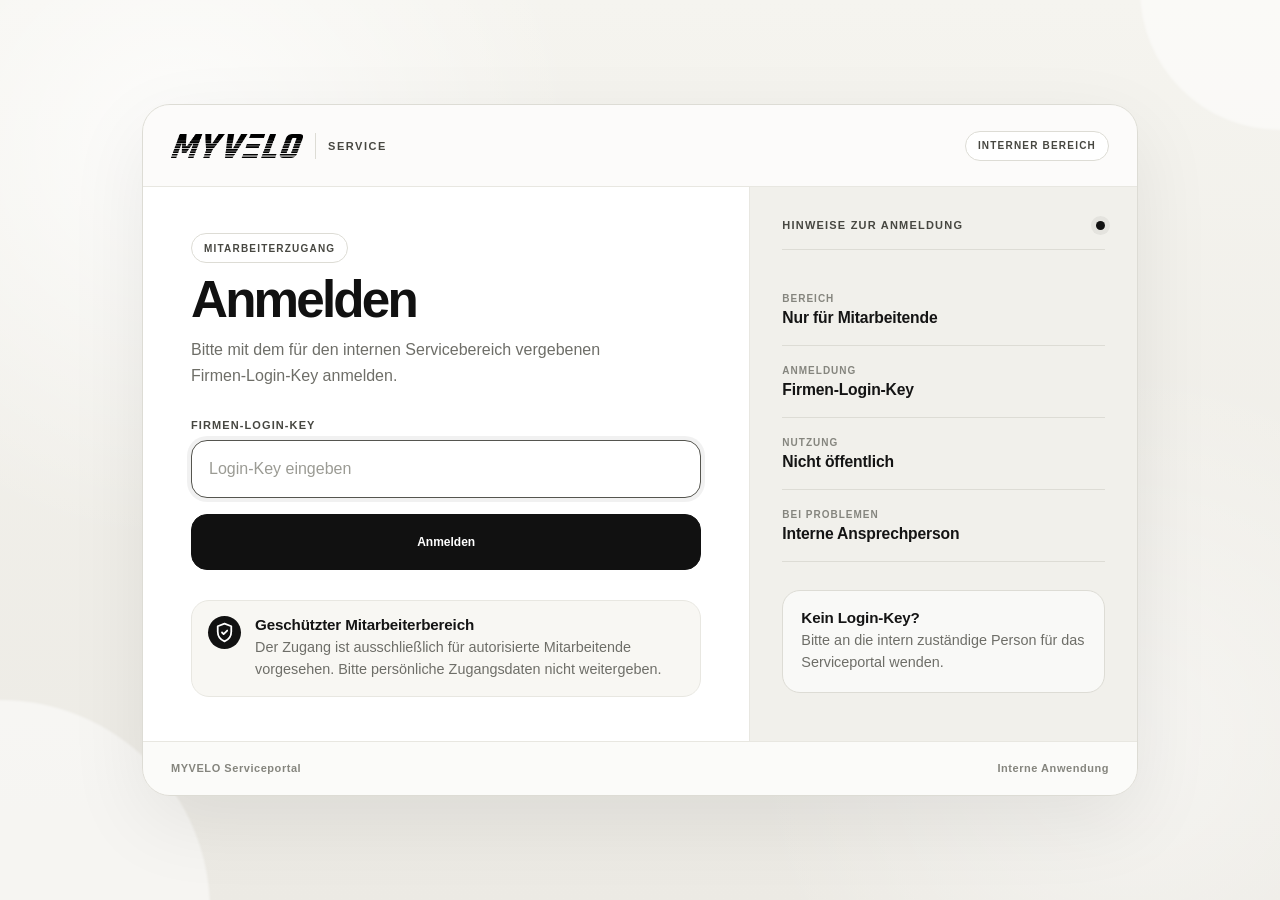
==== commit f7764c08: "Add files via upload" ====
--- a/case.html
+++ b/case.html
@@ -6,13 +6,13 @@
     <meta http-equiv="Content-Security-Policy" content="default-src 'self'; script-src 'self'; style-src 'self' 'unsafe-inline'; img-src 'self' data: blob:; connect-src 'self' https://myvelo-service.red-dawn-bec6.workers.dev https://*.myvelo.de; object-src 'none'; base-uri 'self'; form-action 'self'; frame-src 'none'; worker-src 'self' blob:; upgrade-insecure-requests">
   <meta name="referrer" content="no-referrer">
 <title>Vorgang · MYVELO Service</title>
-  <link rel="stylesheet" href="assets/css/app.css?v=7.10.11">
-  <link rel="stylesheet" href="assets/css/employee-apple.css?v=7.14.2">
-  <script src="assets/js/auth-guard.js?v=7.11.0.2"></script>
+  <link rel="stylesheet" href="assets/css/app.css?v=7.15.4">
+  <link rel="stylesheet" href="assets/css/employee-apple.css?v=7.15.4">
+  <script src="assets/js/auth-guard.js?v=7.15.1"></script>
   <script src="assets/js/security-bootstrap.js?v=7.10.6"></script>
 
 
-  <script src="portal-config.js?v=7.14.2"></script>
+  <script src="portal-config.js?v=7.15.1"></script>
 </head>
 <body class="flow-employee">
 
@@ -43,6 +43,10 @@
         </a>
       </nav>
       <div class="flow-sidebar-spacer"></div>
+      <a class="flow-nav-item" href="profile.html">
+        <span class="flow-nav-person" aria-hidden="true">MA</span>
+        <span>Mitarbeiter</span>
+      </a>
       <button class="flow-nav-item" id="logout-button" type="button">
         <span class="flow-nav-dot flow-nav-dot--muted"></span>
         <span>Abmelden</span>
@@ -55,9 +59,10 @@
           <button class="flow-burger" id="mobileMenuButton" type="button" aria-label="Menü">
             <span></span><span></span><span></span>
           </button>
+          <a class="flow-back-button" href="index.html" aria-label="Zurück zu den Vorgängen">←</a>
           <div>
             <strong id="case-title">Servicevorgang</strong>
-            <span><b id="case-type-label">Servicevorgang</b> · Shopify <b id="shopify-ref">–</b></span>
+            <span><b id="case-type-label">Servicevorgang</b> · <span id="case-reference-label">Shopify</span> <b id="shopify-ref">–</b></span>
           </div>
         </div>
       </header>
@@ -88,19 +93,18 @@
               <span class="flow-status-trigger-arrow">⌄</span>
             </button>
             <div class="flow-status-menu hidden" id="service-status-menu" role="listbox">
-              <button type="button" role="option" data-service-status="arrived">
-                <span class="flow-status-menu-dot"></span>
-                <span><strong>Angekommen</strong><small>Fahrrad oder Akku ist bei MYVELO eingetroffen</small></span>
-              </button>
-              <button type="button" role="option" data-service-status="in_progress">
-                <span class="flow-status-menu-dot"></span>
-                <span><strong>In Bearbeitung</strong><small>Der Servicefall wird aktuell bearbeitet</small></span>
-              </button>
-              <button type="button" role="option" data-service-status="completed">
-                <span class="flow-status-menu-dot"></span>
-                <span><strong>Abgeschlossen</strong><small>Der Servicevorgang ist abgeschlossen</small></span>
-              </button>
-            </div>
+              <button type="button" role="option" data-internal-stage="received"><span class="flow-status-menu-dot"></span><span><strong>Eingegangen</strong><small>Fahrrad oder Akku wurde übernommen</small></span></button>
+              <button type="button" role="option" data-internal-stage="diagnosis"><span class="flow-status-menu-dot"></span><span><strong>Prüfung / Diagnose</strong><small>Fehlerbild und Umfang werden geprüft</small></span></button>
+              <button type="button" role="option" data-internal-stage="waiting_parts"><span class="flow-status-menu-dot"></span><span><strong>Wartet auf Teile</strong><small>Bearbeitung pausiert bis Material verfügbar ist</small></span></button>
+              <button type="button" role="option" data-internal-stage="work_in_progress"><span class="flow-status-menu-dot"></span><span><strong>In Bearbeitung</strong><small>Arbeiten werden aktuell ausgeführt</small></span></button>
+              <button type="button" role="option" data-internal-stage="quality_check"><span class="flow-status-menu-dot"></span><span><strong>Qualitätsprüfung</strong><small>Abschlusskontrolle vor Freigabe</small></span></button>
+              <button type="button" role="option" data-internal-stage="ready_for_handover"><span class="flow-status-menu-dot"></span><span><strong>Abholbereit / Versandbereit</strong><small>Intern fertig und bereit zur Übergabe</small></span></button>
+              <button type="button" role="option" data-internal-stage="completed"><span class="flow-status-menu-dot"></span><span><strong>Abgeschlossen</strong><small>Vorgang vollständig beendet</small></span></button>
+            </div>
+          </div>
+          <div class="flow-stage-progress" id="internal-stage-progress" aria-label="Interner Fortschritt">
+            <span class="flow-stage-progress__bar"><span id="internal-stage-progress-bar"></span></span>
+            <small id="internal-stage-progress-copy">Kundenbestätigung ausstehend</small>
           </div>
         </section>
 
@@ -110,7 +114,7 @@
           </div>
           <div class="flow-case-toolbar__secondary">
             <button id="customer-link-button" class="flow-action secondary" type="button">Kundenlink</button>
-            <a id="customer-preview" class="flow-action secondary" target="_blank" rel="noopener">Kundenansicht</a>
+            <a id="customer-preview" class="flow-action secondary">Kundenansicht</a>
             <a id="internal-print" class="flow-action secondary" href="#">PDF exportieren</a>
             <div class="flow-more-menu">
               <button id="case-more-trigger" class="flow-action secondary flow-more-trigger" type="button" aria-expanded="false">
@@ -248,9 +252,22 @@
                 <select name="service_choice">
                   <option value="">Keine Vorauswahl</option>
                   <option value="none">Keine Zusatzleistung</option>
-                  <option value="inspection">Inspektion · 96 €</option>
+                  <option value="inspection">Inspektion</option>
                   <option value="inspection_wear">Inspektion + Verschleißteile</option>
                 </select>
+              </label>
+            </div>
+            <div class="flow-price-settings" id="case-price-settings">
+              <label>
+                <span>Preis im Kundenportal</span>
+                <select name="service_price_mode" id="case-service-price-mode">
+                  <option value="hidden">Keinen Preis anzeigen</option>
+                  <option value="known">Bekannten Preis anzeigen</option>
+                </select>
+              </label>
+              <label class="hidden" id="case-service-price-amount-field">
+                <span>Bekannter Preis in €</span>
+                <input name="service_price_eur" inputmode="decimal" pattern="[0-9]+([,.][0-9]{1,2})?" placeholder="0,00">
               </label>
             </div>
           </section>
@@ -310,7 +327,7 @@
     <div class="flow-delete-copy">
       <p>Der Servicefall und seine Ereignisse werden dauerhaft gelöscht. Ein Kundenlink zu diesem Fall funktioniert danach nicht mehr.</p>
       <label>
-        <span>Zur Bestätigung Vorgangs-ID eingeben</span>
+        <span id="delete-reference-label">Zur Bestätigung Auftragsnummer eingeben</span>
         <input id="delete-confirm-id" autocomplete="off" spellcheck="false">
       </label>
     </div>
@@ -320,7 +337,7 @@
     </div>
   </dialog>
 
-  <script type="module" src="assets/js/case-detail.js?v=7.14.2"></script>
+  <script type="module" src="assets/js/case-detail.js?v=7.15.4"></script>
   <script type="module" src="assets/js/internal-mobile.js?v=7.0"></script>
 </body>
 </html>
--- a/assets/css/app.css
+++ b/assets/css/app.css
@@ -8111,3 +8111,83 @@
     padding-bottom: 22px;
   }
 }
+
+/* =========================================================
+   V7.15.0 · Notification hierarchy & customer preview
+   ========================================================= */
+.flow-banner-stack {
+  top: max(14px, env(safe-area-inset-top));
+  right: 18px;
+  left: auto;
+  width: min(410px, calc(100vw - 28px));
+  transform: none;
+}
+
+dialog[open] > .flow-banner-stack {
+  top: 12px;
+  right: 12px;
+  width: min(380px, calc(100% - 24px));
+}
+
+.flow-banner--warning .flow-banner__marker {
+  background: repeating-linear-gradient(135deg, #111 0 4px, #cfcfca 4px 8px);
+}
+
+.flow-banner__action {
+  justify-self: start;
+  margin-top: 5px;
+  padding: 0;
+  border: 0;
+  background: transparent;
+  color: #111;
+  font: inherit;
+  font-size: 11px;
+  font-weight: 780;
+  text-decoration: underline;
+  text-underline-offset: 3px;
+  cursor: pointer;
+}
+
+.customer-preview-banner {
+  justify-content: flex-start;
+  align-items: center;
+  gap: 12px;
+}
+
+.customer-preview-banner__copy {
+  min-width: 0;
+  display: flex;
+  align-items: baseline;
+  gap: 10px;
+}
+
+.customer-preview-back {
+  flex: 0 0 auto;
+  min-height: 30px;
+  display: inline-flex;
+  align-items: center;
+  padding: 0 10px;
+  border: 1px solid #d4d4cf;
+  border-radius: 9px;
+  background: #fff;
+  color: #111;
+  font-weight: 760;
+  text-decoration: none;
+}
+
+@media (max-width: 680px) {
+  .flow-banner-stack {
+    right: 10px;
+    width: calc(100vw - 20px);
+  }
+
+  .customer-preview-banner {
+    flex-direction: row;
+    align-items: center;
+  }
+
+  .customer-preview-banner__copy {
+    display: grid;
+    gap: 2px;
+  }
+}
--- a/assets/css/employee-apple.css
+++ b/assets/css/employee-apple.css
@@ -2139,3 +2139,1747 @@
 body.flow-employee .flow-nav-subitem.is-active:focus-visible {
   outline-color: #111;
 }
+
+/* =========================================================
+   V7.15.0 · Employee polish, navigation, pricing & progress
+   ========================================================= */
+body.flow-employee {
+  --employee-chrome-height: 62px;
+}
+
+body.flow-employee .flow-sidebar {
+  padding-top: 0;
+}
+
+body.flow-employee .flow-brand {
+  min-height: var(--employee-chrome-height);
+  height: var(--employee-chrome-height);
+  box-sizing: border-box;
+  margin-bottom: 12px;
+  padding: 0 10px;
+}
+
+body.flow-employee .flow-topbar {
+  min-height: var(--employee-chrome-height);
+  height: var(--employee-chrome-height);
+}
+
+body.flow-employee .flow-dashboard-card.is-active,
+body.flow-employee .flow-dashboard-card.is-active:hover,
+body.flow-employee .flow-dashboard-card.is-active:focus-visible {
+  color: #fff !important;
+  background: #111 !important;
+}
+
+body.flow-employee .flow-dashboard-card.is-active > span,
+body.flow-employee .flow-dashboard-card.is-active > strong,
+body.flow-employee .flow-dashboard-card.is-active > small,
+body.flow-employee .flow-dashboard-card.is-active .flow-dashboard-card__value {
+  color: #fff !important;
+}
+
+body.flow-employee .flow-dashboard-card.is-active > span,
+body.flow-employee .flow-dashboard-card.is-active > small {
+  opacity: .72;
+}
+
+body.flow-employee .flow-dashboard-card:focus-visible {
+  outline: 2px solid #111;
+  outline-offset: -2px;
+}
+
+body.flow-employee .flow-back-button {
+  width: 32px;
+  height: 32px;
+  display: inline-grid;
+  place-items: center;
+  flex: 0 0 32px;
+  border: 1px solid var(--employee-line-strong);
+  border-radius: 10px;
+  background: rgba(255,255,255,.72);
+  color: #111;
+  text-decoration: none;
+  font-size: 18px;
+  line-height: 1;
+}
+
+body.flow-employee .flow-back-button:hover {
+  background: #fff;
+  border-color: rgba(17,17,17,.22);
+}
+
+body.flow-employee .flow-nav-person {
+  width: 24px;
+  height: 24px;
+  display: inline-grid;
+  place-items: center;
+  flex: 0 0 24px;
+  border: 1px solid rgba(17,17,17,.12);
+  border-radius: 8px;
+  background: rgba(255,255,255,.7);
+  color: #555550;
+  font-size: 8px;
+  font-weight: 800;
+  letter-spacing: .04em;
+}
+
+body.flow-employee .flow-case-table-head,
+body.flow-employee .flow-case-row {
+  grid-template-columns: minmax(170px,1.25fr) minmax(180px,1.2fr) minmax(130px,.82fr) 138px 84px;
+}
+
+body.flow-employee .flow-case-row {
+  position: relative;
+}
+
+body.flow-employee .flow-case-row__open {
+  position: absolute;
+  inset: 0;
+  z-index: 0;
+  border-radius: inherit;
+}
+
+body.flow-employee .flow-case-row > :not(.flow-case-row__open) {
+  position: relative;
+  z-index: 1;
+  pointer-events: none;
+}
+
+body.flow-employee .flow-case-actions {
+  justify-self: end;
+  display: flex;
+  align-items: center;
+  gap: 7px;
+  pointer-events: auto !important;
+}
+
+body.flow-employee .flow-case-customer {
+  min-height: 28px;
+  display: inline-flex;
+  align-items: center;
+  justify-content: center;
+  padding: 0 9px;
+  border: 1px solid rgba(17,17,17,.12);
+  border-radius: 8px;
+  background: #fff;
+  color: #222;
+  text-decoration: none;
+  font-size: 8.5px;
+  font-weight: 760;
+}
+
+body.flow-employee .flow-case-customer:hover {
+  border-color: rgba(17,17,17,.24);
+  background: #f3f3f0;
+}
+
+body.flow-employee .flow-status-panel {
+  grid-template-columns: minmax(0,1fr) auto;
+  gap: 14px;
+}
+
+body.flow-employee .flow-stage-progress {
+  grid-column: 1 / -1;
+  display: grid;
+  grid-template-columns: minmax(0, 1fr) auto;
+  align-items: center;
+  gap: 8px 12px;
+  width: 100%;
+  padding-top: 2px;
+}
+
+body.flow-employee .flow-stage-progress__track {
+  position: relative;
+  height: 5px;
+  overflow: hidden;
+  border-radius: 999px;
+  background: #e8e8e4;
+}
+
+body.flow-employee .flow-stage-progress__bar {
+  width: 0;
+  height: 100%;
+  border-radius: inherit;
+  background: #111;
+  transition: width .28s ease;
+}
+
+body.flow-employee .flow-stage-progress__copy {
+  color: var(--employee-muted);
+  font-size: 8.5px;
+  white-space: nowrap;
+}
+
+body.flow-employee .flow-status-menu {
+  max-height: min(420px, 60vh);
+  overflow-y: auto;
+}
+
+body.flow-employee .flow-price-settings {
+  display: grid;
+  grid-template-columns: repeat(2, minmax(0, 1fr));
+  gap: 12px;
+  margin-top: 12px;
+  padding: 12px;
+  border: 1px solid var(--employee-line);
+  border-radius: 12px;
+  background: #fafaf8;
+}
+
+body.flow-employee .flow-price-settings.hidden {
+  display: none !important;
+}
+
+body.flow-employee .flow-price-settings label {
+  display: grid;
+  gap: 7px;
+}
+
+body.flow-employee .flow-price-settings label > span {
+  color: var(--employee-muted);
+  font-size: 9px;
+  font-weight: 720;
+}
+
+body.flow-employee .flow-dialog--access {
+  width: min(460px, calc(100vw - 28px));
+  max-height: min(620px, calc(100dvh - 30px));
+}
+
+body.flow-employee .flow-access-dialog-body {
+  display: grid;
+  gap: 12px;
+  padding: 18px 22px 8px;
+}
+
+body.flow-employee .flow-access-dialog-body > p {
+  margin: 0;
+  color: var(--employee-muted);
+  font-size: 10.5px;
+  line-height: 1.55;
+}
+
+body.flow-employee .flow-profile-grid {
+  display: grid;
+  grid-template-columns: repeat(2, minmax(0, 1fr));
+  gap: 14px;
+}
+
+body.flow-employee .flow-profile-card {
+  min-height: 190px;
+  padding: 20px;
+  border: 1px solid var(--employee-line);
+  border-radius: 16px;
+  background: #fff;
+}
+
+body.flow-employee .flow-profile-card h2 {
+  margin: 7px 0 8px;
+  font-size: 18px;
+}
+
+body.flow-employee .flow-profile-card p,
+body.flow-employee .flow-profile-card small {
+  color: var(--employee-muted);
+  line-height: 1.55;
+}
+
+body.flow-employee .flow-profile-badge {
+  display: inline-flex;
+  align-items: center;
+  min-height: 24px;
+  padding: 0 8px;
+  border: 1px solid var(--employee-line);
+  border-radius: 999px;
+  color: #555550;
+  font-size: 8px;
+  font-weight: 800;
+  letter-spacing: .05em;
+  text-transform: uppercase;
+}
+
+@media (max-width: 860px) {
+  body.flow-employee .flow-sidebar { padding-top: 0; }
+  body.flow-employee .flow-case-row { grid-template-columns: minmax(0,1fr) 112px 78px; }
+  body.flow-employee .flow-case-actions { gap: 5px; }
+  body.flow-employee .flow-price-settings,
+  body.flow-employee .flow-profile-grid { grid-template-columns: 1fr; }
+}
+
+@media (max-width: 560px) {
+  body.flow-employee .flow-case-row { grid-template-columns: minmax(0,1fr) 78px; }
+  body.flow-employee .flow-case-actions { grid-column: 2; }
+  body.flow-employee .flow-case-arrow { display: none; }
+  body.flow-employee .flow-case-customer { min-width: 64px; }
+}
+
+body.flow-employee .flow-profile-identity {
+  display: flex;
+  align-items: center;
+  gap: 12px;
+  padding: 18px 0 14px;
+}
+
+body.flow-employee .flow-profile-avatar {
+  width: 46px;
+  height: 46px;
+  display: grid;
+  place-items: center;
+  flex: 0 0 46px;
+  border-radius: 14px;
+  background: #111;
+  color: #fff;
+  font-size: 11px;
+  font-weight: 820;
+  letter-spacing: .05em;
+}
+
+body.flow-employee .flow-profile-identity > div {
+  display: grid;
+  gap: 3px;
+}
+
+body.flow-employee .flow-profile-identity strong {
+  color: #111;
+  font-size: 13px;
+}
+
+body.flow-employee .flow-profile-identity span:not(.flow-profile-avatar) {
+  color: var(--employee-muted);
+  font-size: 9.5px;
+}
+
+body.flow-employee .flow-profile-list {
+  display: grid;
+  gap: 0;
+  margin: 0;
+}
+
+body.flow-employee .flow-profile-list > div {
+  min-height: 38px;
+  display: grid;
+  grid-template-columns: 1fr auto;
+  align-items: center;
+  gap: 12px;
+  border-top: 1px solid var(--employee-line);
+}
+
+body.flow-employee .flow-profile-list dt,
+body.flow-employee .flow-profile-list dd {
+  margin: 0;
+  font-size: 9.5px;
+}
+
+body.flow-employee .flow-profile-list dt { color: var(--employee-muted); }
+body.flow-employee .flow-profile-list dd { color: #111; font-weight: 680; }
+
+body.flow-employee .flow-profile-state {
+  display: inline-flex;
+  align-items: center;
+  min-height: 22px;
+  padding: 0 8px;
+  border-radius: 999px;
+  background: #ecece8;
+  color: #111;
+  font-size: 8px;
+  font-weight: 800;
+}
+
+body.flow-employee .flow-profile-note {
+  padding: 18px 0 14px;
+}
+
+body.flow-employee .flow-profile-note strong { font-size: 12px; }
+body.flow-employee .flow-profile-note p { margin: 7px 0 0; font-size: 10px; }
+
+body.flow-employee .flow-profile-disabled-action {
+  min-height: 40px;
+  display: flex;
+  align-items: center;
+  justify-content: center;
+  margin-top: 12px;
+  padding: 0 12px;
+  border: 1px dashed rgba(17,17,17,.18);
+  border-radius: 11px;
+  background: #f7f7f4;
+  color: #8a8a85;
+  font-size: 9px;
+  font-weight: 720;
+}
+
+/* Correct progress markup: outer span is the track, inner span is the fill. */
+body.flow-employee .flow-stage-progress__bar {
+  position: relative;
+  height: 5px;
+  overflow: hidden;
+  border-radius: 999px;
+  background: #e8e8e4;
+}
+
+body.flow-employee .flow-stage-progress__bar > span {
+  display: block;
+  width: 0;
+  height: 100%;
+  border-radius: inherit;
+  background: #111;
+  transition: width .28s ease;
+}
+
+body.flow-employee .flow-status {
+  display: grid;
+  gap: 5px;
+  min-width: 112px;
+}
+
+body.flow-employee .flow-status > span:first-child {
+  overflow: hidden;
+  text-overflow: ellipsis;
+  white-space: nowrap;
+}
+
+body.flow-employee .flow-status-progress {
+  height: 3px;
+  overflow: hidden;
+  border-radius: 999px;
+  background: rgba(17,17,17,.10);
+}
+
+body.flow-employee .flow-status-progress i {
+  display: block;
+  height: 100%;
+  border-radius: inherit;
+  background: currentColor;
+  opacity: .72;
+}
+
+@media (max-width: 560px) {
+  body.flow-employee .flow-status { display: none; }
+}
+
+body.flow-employee .flow-dialog--access .flow-dialog-actions {
+  flex-wrap: wrap;
+}
+
+body.flow-employee .flow-dialog--access .flow-dialog-actions .flow-action {
+  flex: 1 1 calc(50% - 8px);
+  min-width: 150px;
+}
+
+@media (max-width: 520px) {
+  body.flow-employee .flow-dialog--access .flow-dialog-actions .flow-action {
+    flex-basis: 100%;
+    min-width: 0;
+  }
+}
+
+/* V7.15.4 · Shopify-first reference exception */
+.flow-employee .flow-shopify-reference-field small {
+  display: block;
+  margin-top: 6px;
+  color: var(--muted);
+  font-size: 10px;
+  font-weight: 600;
+  line-height: 1.4;
+}
+
+.flow-employee .flow-shopify-reference-field.is-disabled {
+  opacity: .48;
+}
+
+.flow-employee .flow-internal-reference-exception {
+  display: grid;
+  grid-template-columns: 20px minmax(0, 1fr);
+  gap: 11px;
+  align-items: start;
+  margin: 0 12px;
+  padding: 13px 14px;
+  border: 1px solid var(--line);
+  border-radius: 12px;
+  background: #fafaf8;
+  cursor: pointer;
+}
+
+.flow-employee .flow-internal-reference-exception:hover,
+.flow-employee .flow-internal-reference-exception.is-active {
+  border-color: #bdbdb7;
+  background: #f5f5f2;
+}
+
+.flow-employee .flow-internal-reference-exception > input {
+  position: absolute;
+  opacity: 0;
+  pointer-events: none;
+}
+
+.flow-employee .flow-internal-reference-exception__check {
+  width: 18px;
+  height: 18px;
+  margin-top: 1px;
+  border: 1.5px solid #a9aaa5;
+  border-radius: 6px;
+  background: #fff;
+  box-sizing: border-box;
+  position: relative;
+}
+
+.flow-employee .flow-internal-reference-exception > input:checked + .flow-internal-reference-exception__check {
+  border-color: #111;
+  background: #111;
+}
+
+.flow-employee .flow-internal-reference-exception > input:checked + .flow-internal-reference-exception__check::after {
+  content: "";
+  position: absolute;
+  left: 5px;
+  top: 2px;
+  width: 5px;
+  height: 9px;
+  border: solid #fff;
+  border-width: 0 2px 2px 0;
+  transform: rotate(45deg);
+}
+
+.flow-employee .flow-internal-reference-exception strong,
+.flow-employee .flow-internal-reference-exception small {
+  display: block;
+}
+
+.flow-employee .flow-internal-reference-exception strong {
+  font-size: 11px;
+  line-height: 1.35;
+}
+
+.flow-employee .flow-internal-reference-exception small {
+  margin-top: 3px;
+  color: var(--muted);
+  font-size: 10px;
+  line-height: 1.4;
+}
+
+/* =========================================================
+   V7.15.9 · Employee dashboard aligned with customer portal
+   Spacious desktop composition, independent status cards,
+   service cards instead of a rigid table, softer geometry.
+   ========================================================= */
+
+@media (min-width: 861px) {
+  body.flow-employee {
+    background:
+      radial-gradient(circle at 76% -12%, rgba(255,255,255,.96), transparent 34%),
+      #f4f4f1;
+  }
+
+  body.flow-employee .flow-main {
+    background: transparent;
+  }
+
+  body.flow-employee .flow-topbar {
+    min-height: 72px;
+    height: 72px;
+    padding-inline: clamp(30px, 3vw, 48px);
+    border-bottom: 0;
+    background: rgba(244,244,241,.82);
+  }
+
+  body.flow-employee .flow-topbar-left strong {
+    color: #6f6f69;
+    font-size: 11px;
+    font-weight: 720;
+    letter-spacing: .02em;
+  }
+
+  body.flow-employee .flow-topbar-actions {
+    gap: 9px;
+  }
+
+  body.flow-employee .flow-topbar .flow-action {
+    min-height: 38px;
+    padding-inline: 15px;
+    border-radius: 12px;
+  }
+
+  body.flow-employee .flow-workspace {
+    width: min(100%, 1440px);
+    padding: 42px clamp(34px, 4vw, 64px) 72px;
+  }
+
+  body.flow-employee .flow-page-intro {
+    margin-bottom: 36px;
+  }
+
+  body.flow-employee .flow-page-intro__copy {
+    max-width: 760px;
+  }
+
+  body.flow-employee .flow-page-intro__eyebrow {
+    margin-bottom: 10px;
+    color: #8d8d87;
+    font-size: 10px;
+    letter-spacing: .11em;
+  }
+
+  body.flow-employee .flow-page-intro h1 {
+    font-size: clamp(38px, 4.2vw, 56px);
+    font-weight: 650;
+    letter-spacing: -.055em;
+    line-height: .98;
+  }
+
+  body.flow-employee .flow-page-intro p {
+    max-width: 640px;
+    margin-top: 16px;
+    color: #777771;
+    font-size: 14px;
+    line-height: 1.55;
+  }
+
+  body.flow-employee .flow-dashboard-section {
+    margin-bottom: 34px;
+  }
+
+  body.flow-employee .flow-section-heading {
+    display: flex;
+    align-items: end;
+    justify-content: space-between;
+    gap: 24px;
+    margin-bottom: 14px;
+    padding-inline: 4px;
+  }
+
+  body.flow-employee .flow-section-heading > div {
+    display: grid;
+    gap: 4px;
+  }
+
+  body.flow-employee .flow-section-heading strong {
+    color: #171715;
+    font-size: 14px;
+    font-weight: 720;
+  }
+
+  body.flow-employee .flow-section-heading span {
+    color: #8e8e88;
+    font-size: 10px;
+  }
+
+  body.flow-employee .flow-dashboard {
+    display: grid;
+    grid-template-columns: repeat(5, minmax(0, 1fr));
+    gap: 12px;
+    margin: 0;
+    overflow: visible;
+    border: 0;
+    border-radius: 0;
+    background: transparent;
+    box-shadow: none;
+  }
+
+  body.flow-employee .flow-dashboard-card,
+  body.flow-employee .flow-dashboard-card:first-child {
+    min-width: 0;
+    min-height: 128px;
+    padding: 19px 20px 17px;
+    border: 1px solid rgba(17,17,17,.075);
+    border-radius: 20px;
+    background: rgba(255,255,255,.83);
+    box-shadow: 0 1px 2px rgba(0,0,0,.018), 0 12px 34px rgba(0,0,0,.025);
+  }
+
+  body.flow-employee .flow-dashboard-card:hover {
+    transform: translateY(-1px);
+    border-color: rgba(17,17,17,.12);
+    background: rgba(255,255,255,.98);
+    box-shadow: 0 16px 38px rgba(0,0,0,.045);
+  }
+
+  body.flow-employee .flow-dashboard-card.is-active,
+  body.flow-employee .flow-dashboard-card.is-active:hover {
+    background: #151513 !important;
+    border-color: #151513 !important;
+    box-shadow: 0 18px 42px rgba(0,0,0,.12);
+  }
+
+  body.flow-employee .flow-dashboard-card > span {
+    color: #7c7c76;
+    font-size: 9px;
+    font-weight: 760;
+    letter-spacing: .075em;
+  }
+
+  body.flow-employee .flow-dashboard-card strong {
+    margin-top: 15px;
+    font-size: 34px;
+    font-weight: 590;
+    letter-spacing: -.055em;
+    line-height: .95;
+  }
+
+  body.flow-employee .flow-dashboard-card small {
+    margin-top: 12px;
+    color: #91918b;
+    font-size: 9.5px;
+    line-height: 1.35;
+  }
+
+  body.flow-employee .flow-case-panel,
+  body.flow-employee .flow-panel.flow-case-panel {
+    overflow: visible;
+    border: 0;
+    border-radius: 0;
+    background: transparent;
+    box-shadow: none;
+  }
+
+  body.flow-employee .flow-panel-head {
+    min-height: 0;
+    margin-bottom: 14px;
+    padding: 0 4px;
+    border: 0;
+    background: transparent;
+  }
+
+  body.flow-employee .flow-panel-head > div {
+    display: grid;
+    gap: 4px;
+  }
+
+  body.flow-employee .flow-panel-head strong {
+    font-size: 15px;
+    font-weight: 720;
+  }
+
+  body.flow-employee .flow-panel-head span,
+  body.flow-employee .flow-panel-head__hint {
+    color: #8e8e88 !important;
+    font-size: 10px !important;
+  }
+
+  body.flow-employee .flow-case-table-head {
+    display: none;
+  }
+
+  body.flow-employee .flow-case-list {
+    display: grid;
+    gap: 11px;
+  }
+
+  body.flow-employee .flow-case-row {
+    min-height: 100px;
+    display: grid;
+    grid-template-columns: minmax(220px,1.15fr) minmax(270px,1.25fr) minmax(170px,.8fr) minmax(150px,.7fr) auto;
+    align-items: center;
+    gap: 24px;
+    padding: 18px 20px 18px 24px;
+    border: 1px solid rgba(17,17,17,.072);
+    border-radius: 20px;
+    background: rgba(255,255,255,.86);
+    box-shadow: 0 1px 2px rgba(0,0,0,.016), 0 10px 28px rgba(0,0,0,.022);
+  }
+
+  body.flow-employee .flow-case-row:hover {
+    transform: translateY(-1px);
+    border-color: rgba(17,17,17,.12);
+    background: #fff;
+    box-shadow: 0 16px 40px rgba(0,0,0,.045);
+  }
+
+  body.flow-employee .flow-case-main,
+  body.flow-employee .flow-case-kind,
+  body.flow-employee .flow-case-meta {
+    min-width: 0;
+  }
+
+  body.flow-employee .flow-case-main strong {
+    font-size: 14px;
+    font-weight: 730;
+    letter-spacing: -.02em;
+  }
+
+  body.flow-employee .flow-case-main span:not(.flow-reference-tag),
+  body.flow-employee .flow-case-kind span:not(.flow-case-tag),
+  body.flow-employee .flow-case-meta span:not(.flow-case-tag) {
+    margin-top: 6px;
+    color: #85857f;
+    font-size: 10px;
+  }
+
+  body.flow-employee .flow-reference-tag {
+    width: max-content;
+    max-width: 100%;
+    display: inline-flex;
+    align-items: center;
+    min-height: 25px;
+    margin-top: 7px;
+    padding: 0 9px;
+    overflow: hidden;
+    border: 1px solid rgba(17,17,17,.085);
+    border-radius: 999px;
+    background: #f5f5f2;
+    color: #5f5f5a;
+    font-size: 9px;
+    font-weight: 720;
+    text-overflow: ellipsis;
+    white-space: nowrap;
+  }
+
+  body.flow-employee .flow-case-tag-row {
+    display: flex;
+    flex-wrap: wrap;
+    gap: 6px;
+    margin-top: 8px;
+  }
+
+  body.flow-employee .flow-case-tag {
+    width: max-content;
+    max-width: 100%;
+    display: inline-flex !important;
+    align-items: center;
+    min-height: 25px;
+    margin: 0 !important;
+    padding: 0 9px;
+    border-radius: 999px;
+    background: #f2f2ef;
+    color: #595954 !important;
+    font-size: 9px !important;
+    font-weight: 700;
+    line-height: 1 !important;
+    white-space: nowrap;
+  }
+
+  body.flow-employee .flow-case-kind > strong,
+  body.flow-employee .flow-case-meta > strong {
+    color: #85857f;
+    font-size: 8.5px;
+    font-weight: 760;
+    letter-spacing: .075em;
+    text-transform: uppercase;
+  }
+
+  body.flow-employee .flow-status {
+    width: 100%;
+    max-width: 176px;
+    min-height: 50px;
+    display: grid;
+    align-content: center;
+    gap: 8px;
+    padding: 10px 12px;
+    border: 0;
+    border-radius: 14px;
+    background: #f3f3f0;
+    color: #30302d;
+    font-size: 9.5px;
+    font-weight: 720;
+  }
+
+  body.flow-employee .flow-status-progress {
+    height: 3px;
+    overflow: hidden;
+    border-radius: 999px;
+    background: rgba(17,17,17,.09);
+  }
+
+  body.flow-employee .flow-status-progress > i {
+    border-radius: inherit;
+    background: #191917;
+  }
+
+  body.flow-employee .flow-case-actions {
+    gap: 10px;
+  }
+
+  body.flow-employee .flow-case-customer {
+    min-height: 36px;
+    padding-inline: 13px;
+    border: 1px solid rgba(17,17,17,.09);
+    border-radius: 12px;
+    background: #f7f7f4;
+    color: #383834;
+    font-size: 9px;
+  }
+
+  body.flow-employee .flow-case-customer:hover {
+    border-color: rgba(17,17,17,.16);
+    background: #eeeeea;
+  }
+
+  body.flow-employee .flow-case-arrow {
+    width: 30px;
+    height: 30px;
+    display: grid;
+    place-items: center;
+    border-radius: 999px;
+    background: #171715;
+    color: #fff;
+    font-size: 17px;
+  }
+
+  body.flow-employee .flow-case-row--empty,
+  body.flow-employee .flow-case-row--error {
+    min-height: 150px;
+    grid-template-columns: 1fr;
+    padding: 34px;
+  }
+
+  body.flow-employee .employee-dashboard-loader {
+    border: 0;
+    border-radius: 22px;
+    background: rgba(244,244,241,.78);
+  }
+}
+
+@media (max-width: 1180px) and (min-width: 861px) {
+  body.flow-employee .flow-dashboard {
+    grid-template-columns: repeat(3, minmax(0,1fr));
+  }
+
+  body.flow-employee .flow-dashboard-card:first-child {
+    grid-column: auto;
+  }
+
+  body.flow-employee .flow-case-row {
+    grid-template-columns: minmax(190px,1.1fr) minmax(230px,1fr) minmax(145px,.7fr) 145px auto;
+    gap: 16px;
+    padding-inline: 18px;
+  }
+}
+
+@media (max-width: 860px) {
+  body.flow-employee .flow-dashboard-section {
+    margin-bottom: 24px;
+  }
+
+  body.flow-employee .flow-section-heading {
+    display: none;
+  }
+
+  body.flow-employee .flow-case-list {
+    display: grid;
+    gap: 9px;
+  }
+
+  body.flow-employee .flow-case-row {
+    border: 1px solid rgba(17,17,17,.075);
+    border-radius: 17px;
+    background: #fff;
+  }
+
+  body.flow-employee .flow-reference-tag {
+    width: max-content;
+    display: inline-flex;
+    margin-top: 5px;
+    padding: 4px 8px;
+    border-radius: 999px;
+    background: #f3f3f0;
+    color: #666660;
+    font-size: 8.5px;
+    font-weight: 720;
+  }
+}
+
+/* =========================================================
+   V7.15.10 · Fixed employee navigation + grounded card areas
+   ========================================================= */
+@media (min-width: 861px) {
+  body.flow-employee .flow-shell {
+    display: block;
+    min-height: 100vh;
+  }
+
+  body.flow-employee .flow-sidebar {
+    position: fixed !important;
+    top: 0;
+    bottom: 0;
+    left: 0;
+    width: 244px;
+    height: 100dvh;
+    overflow-y: auto;
+    overscroll-behavior: contain;
+    background: #efefeb;
+    border-right: 1px solid rgba(17,17,17,.08);
+    box-shadow: 8px 0 30px rgba(0,0,0,.018);
+  }
+
+  body.flow-employee .flow-main {
+    width: calc(100% - 244px);
+    min-height: 100vh;
+    margin-left: 244px;
+  }
+
+  body.flow-employee .flow-dashboard-section {
+    margin-bottom: 28px;
+    padding: 18px;
+    border: 1px solid rgba(17,17,17,.045);
+    border-radius: 28px;
+    background: #e9e9e5;
+    box-shadow: inset 0 1px 0 rgba(255,255,255,.45);
+  }
+
+  body.flow-employee .flow-dashboard-section .flow-section-heading {
+    margin-bottom: 16px;
+    padding-inline: 6px;
+  }
+
+  body.flow-employee .flow-dashboard-card,
+  body.flow-employee .flow-dashboard-card:first-child {
+    background: #ffffff;
+    border-color: rgba(17,17,17,.065);
+  }
+
+  body.flow-employee .flow-case-panel,
+  body.flow-employee .flow-panel.flow-case-panel {
+    padding: 18px;
+    border: 1px solid rgba(17,17,17,.045);
+    border-radius: 28px;
+    background: #e9e9e5;
+    box-shadow: inset 0 1px 0 rgba(255,255,255,.45);
+  }
+
+  body.flow-employee .flow-case-panel .flow-panel-head {
+    margin-bottom: 16px;
+    padding-inline: 6px;
+  }
+
+  body.flow-employee .flow-case-row {
+    background: #ffffff;
+  }
+
+  body.flow-employee .flow-case-row:hover {
+    background: #ffffff;
+  }
+
+  body.flow-employee .employee-dashboard-loader {
+    background: #e9e9e5;
+  }
+}
+
+/* =========================================================
+   V7.15.11 · Contained case cards + unified section header
+   Keep the list geometry inside its parent surface and make
+   the heading part of the same grounded section background.
+   ========================================================= */
+@media (min-width: 861px) {
+  body.flow-employee .flow-case-panel,
+  body.flow-employee .flow-panel.flow-case-panel {
+    width: 100%;
+    min-width: 0;
+    padding: 0 !important;
+    overflow: hidden !important;
+    border: 1px solid rgba(17,17,17,.05) !important;
+    border-radius: 28px !important;
+    background: #e9e9e5 !important;
+    box-shadow: inset 0 1px 0 rgba(255,255,255,.46) !important;
+  }
+
+  body.flow-employee .flow-case-panel .flow-panel-head {
+    min-height: 76px;
+    margin: 0 !important;
+    padding: 20px 24px 16px !important;
+    border: 0 !important;
+    border-bottom: 0 !important;
+    border-radius: 0 !important;
+    background: transparent !important;
+    box-shadow: none !important;
+  }
+
+  body.flow-employee .flow-case-panel .flow-panel-head > div {
+    gap: 5px;
+  }
+
+  body.flow-employee .flow-case-panel .flow-panel-head strong {
+    font-size: 15px;
+    font-weight: 730;
+    letter-spacing: -.018em;
+  }
+
+  body.flow-employee .flow-case-panel .flow-panel-head span,
+  body.flow-employee .flow-case-panel .flow-panel-head__hint {
+    color: #85857f !important;
+  }
+
+  body.flow-employee .flow-case-list {
+    width: 100%;
+    min-width: 0;
+    padding: 0 18px 18px;
+    gap: 11px;
+    overflow: hidden;
+    box-sizing: border-box;
+  }
+
+  body.flow-employee .flow-case-row {
+    width: 100%;
+    max-width: 100%;
+    min-width: 0;
+    box-sizing: border-box;
+    margin: 0;
+  }
+
+  body.flow-employee .flow-case-row > * {
+    min-width: 0;
+  }
+
+  body.flow-employee .flow-case-actions {
+    min-width: max-content;
+    justify-self: end;
+  }
+
+  body.flow-employee .flow-case-row:hover {
+    transform: translateY(-1px);
+  }
+}
+
+/* =========================================================
+   V7.15.12 · Case action containment + stable dark chevron
+   Keep all row actions visually inside the child card and
+   never invert the chevron glyph on row hover.
+   ========================================================= */
+@media (min-width: 861px) {
+  body.flow-employee .flow-case-row {
+    padding-right: 26px;
+  }
+
+  body.flow-employee .flow-case-actions {
+    min-width: max-content;
+    justify-self: end;
+    justify-content: flex-end;
+    padding-right: 0;
+    margin-right: 0;
+  }
+
+  body.flow-employee .flow-case-arrow {
+    flex: 0 0 30px;
+    width: 30px;
+    height: 30px;
+    margin: 0;
+    transform: none !important;
+    background: #171715 !important;
+    color: #fff !important;
+  }
+
+  body.flow-employee .flow-case-row:hover .flow-case-arrow,
+  body.flow-employee .flow-case-arrow:hover {
+    transform: none !important;
+    background: #171715 !important;
+    color: #fff !important;
+  }
+}
+
+
+/* =========================================================
+   V7.15.13 · Single SVG case action
+   Replace the separate customer shortcut + text chevron with
+   one clear circular case-open action in the former customer slot.
+   ========================================================= */
+body.flow-employee .flow-case-actions {
+  min-width: 44px;
+  justify-self: end;
+  justify-content: flex-end;
+  gap: 0;
+}
+
+body.flow-employee .flow-case-open-button {
+  position: relative;
+  z-index: 3;
+  width: 38px;
+  height: 38px;
+  flex: 0 0 38px;
+  display: inline-grid;
+  place-items: center;
+  border: 0;
+  border-radius: 999px;
+  background: #171715;
+  color: #fff;
+  text-decoration: none;
+  box-shadow: 0 1px 2px rgba(0,0,0,.08);
+  transition: transform 160ms ease, background-color 160ms ease, box-shadow 160ms ease;
+  pointer-events: auto;
+}
+
+body.flow-employee .flow-case-open-button svg {
+  width: 16px;
+  height: 16px;
+  display: block;
+  fill: none;
+  stroke: currentColor;
+  stroke-width: 1.8;
+  stroke-linecap: round;
+  stroke-linejoin: round;
+  color: #fff;
+  pointer-events: none;
+}
+
+body.flow-employee .flow-case-open-button:hover,
+body.flow-employee .flow-case-open-button:focus-visible {
+  background: #000;
+  color: #fff;
+  transform: translateX(1px);
+  box-shadow: 0 5px 14px rgba(0,0,0,.13);
+}
+
+body.flow-employee .flow-case-open-button:hover svg,
+body.flow-employee .flow-case-open-button:focus-visible svg,
+body.flow-employee .flow-case-row:hover .flow-case-open-button svg {
+  color: #fff;
+  stroke: currentColor;
+}
+
+body.flow-employee .flow-case-customer,
+body.flow-employee .flow-case-arrow {
+  display: none !important;
+}
+
+@media (max-width: 860px) {
+  body.flow-employee .flow-case-open-button {
+    width: 36px;
+    height: 36px;
+    flex-basis: 36px;
+  }
+}
+
+@media (max-width: 560px) {
+  body.flow-employee .flow-case-actions {
+    min-width: 40px;
+  }
+
+  body.flow-employee .flow-case-open-button {
+    width: 34px;
+    height: 34px;
+    flex-basis: 34px;
+  }
+}
+
+
+/* =========================================================
+   V7.15.14 · Sticky compact filters + 15-item pagination
+   ========================================================= */
+@media (min-width: 861px) {
+  body.flow-employee .flow-dashboard-section {
+    position: sticky;
+    top: var(--dashboard-sticky-top, 72px);
+    z-index: 48;
+    transition: padding 180ms ease, border-radius 180ms ease, box-shadow 180ms ease,
+                background-color 180ms ease, margin-bottom 180ms ease;
+  }
+
+  body.flow-employee .flow-dashboard-section.is-compact {
+    margin-bottom: 22px;
+    padding: 9px 10px;
+    border-color: rgba(17,17,17,.07);
+    border-radius: 20px;
+    background: rgba(233,233,229,.92);
+    box-shadow: 0 10px 32px rgba(0,0,0,.065), inset 0 1px 0 rgba(255,255,255,.58);
+    backdrop-filter: blur(24px) saturate(135%);
+    -webkit-backdrop-filter: blur(24px) saturate(135%);
+  }
+
+  body.flow-employee .flow-dashboard-section.is-compact .flow-section-heading {
+    display: none;
+  }
+
+  body.flow-employee .flow-dashboard-section.is-compact .flow-dashboard {
+    gap: 7px;
+  }
+
+  body.flow-employee .flow-dashboard-section.is-compact .flow-dashboard-card,
+  body.flow-employee .flow-dashboard-section.is-compact .flow-dashboard-card:first-child {
+    min-height: 58px;
+    display: grid;
+    grid-template-columns: minmax(0, 1fr) auto;
+    grid-template-rows: 1fr;
+    align-items: center;
+    gap: 10px;
+    padding: 10px 13px;
+    border-radius: 14px;
+    box-shadow: none;
+  }
+
+  body.flow-employee .flow-dashboard-section.is-compact .flow-dashboard-card:hover {
+    transform: none;
+    box-shadow: none;
+  }
+
+  body.flow-employee .flow-dashboard-section.is-compact .flow-dashboard-card > span {
+    min-width: 0;
+    overflow: hidden;
+    font-size: 8.5px;
+    line-height: 1.15;
+    text-overflow: ellipsis;
+    white-space: nowrap;
+  }
+
+  body.flow-employee .flow-dashboard-section.is-compact .flow-dashboard-card strong {
+    margin: 0;
+    font-size: 21px;
+    line-height: 1;
+  }
+
+  body.flow-employee .flow-dashboard-section.is-compact .flow-dashboard-card small {
+    display: none;
+  }
+
+  body.flow-employee .flow-case-panel {
+    scroll-margin-top: 154px;
+  }
+}
+
+body.flow-employee .flow-pagination {
+  min-height: 68px;
+  display: flex;
+  align-items: center;
+  justify-content: space-between;
+  gap: 18px;
+  margin: 0 18px 18px;
+  padding: 11px 12px 11px 16px;
+  border: 1px solid rgba(17,17,17,.055);
+  border-radius: 18px;
+  background: rgba(246,246,243,.88);
+  box-shadow: inset 0 1px 0 rgba(255,255,255,.62);
+}
+
+body.flow-employee .flow-pagination__meta {
+  min-width: 0;
+  display: grid;
+  gap: 3px;
+}
+
+body.flow-employee .flow-pagination__meta strong {
+  color: #20201d;
+  font-size: 11px;
+  font-weight: 740;
+}
+
+body.flow-employee .flow-pagination__meta span {
+  color: #8a8a84;
+  font-size: 9px;
+  line-height: 1.3;
+}
+
+body.flow-employee .flow-pagination__controls,
+body.flow-employee .flow-pagination__pages {
+  display: flex;
+  align-items: center;
+}
+
+body.flow-employee .flow-pagination__controls {
+  gap: 7px;
+}
+
+body.flow-employee .flow-pagination__pages {
+  gap: 5px;
+}
+
+body.flow-employee .flow-pagination__arrow,
+body.flow-employee .flow-pagination__page {
+  width: 34px;
+  height: 34px;
+  display: inline-grid;
+  place-items: center;
+  padding: 0;
+  border: 1px solid rgba(17,17,17,.08);
+  border-radius: 11px;
+  background: #fff;
+  color: #343430;
+  font: inherit;
+  font-size: 10px;
+  font-weight: 740;
+  cursor: pointer;
+  transition: background-color 150ms ease, color 150ms ease, border-color 150ms ease, transform 150ms ease;
+}
+
+body.flow-employee .flow-pagination__arrow svg {
+  width: 15px;
+  height: 15px;
+  fill: none;
+  stroke: currentColor;
+  stroke-width: 1.8;
+  stroke-linecap: round;
+  stroke-linejoin: round;
+}
+
+body.flow-employee .flow-pagination__arrow:hover:not(:disabled),
+body.flow-employee .flow-pagination__page:hover:not(.is-current) {
+  border-color: rgba(17,17,17,.15);
+  background: #f0f0ec;
+  transform: translateY(-1px);
+}
+
+body.flow-employee .flow-pagination__page.is-current {
+  border-color: #171715;
+  background: #171715;
+  color: #fff;
+}
+
+body.flow-employee .flow-pagination__arrow:disabled {
+  border-color: rgba(17,17,17,.045);
+  background: rgba(255,255,255,.45);
+  color: #b6b6b0;
+  cursor: default;
+}
+
+body.flow-employee .flow-pagination__ellipsis {
+  width: 24px;
+  color: #969690;
+  font-size: 9px;
+  text-align: center;
+}
+
+body.flow-employee .flow-pagination:not(.is-active) .flow-pagination__pages {
+  opacity: .72;
+}
+
+@media (max-width: 860px) {
+  body.flow-employee .flow-pagination {
+    min-height: 0;
+    align-items: stretch;
+    flex-direction: column;
+    margin: 2px 0 0;
+    padding: 12px;
+    border-radius: 16px;
+  }
+
+  body.flow-employee .flow-pagination__controls {
+    justify-content: space-between;
+  }
+
+  body.flow-employee .flow-pagination__pages {
+    flex: 1 1 auto;
+    justify-content: center;
+  }
+}
+
+
+/* =========================================================
+   V7.15.15 · Zero horizontal overflow + stable sticky morph
+   The dashboard must never create a horizontal page scroller.
+   Compact mode is driven by an external sentinel so changing
+   the filter section's own height cannot retrigger the state.
+   ========================================================= */
+
+html,
+body.flow-employee {
+  width: 100%;
+  max-width: 100%;
+  overflow-x: clip;
+}
+
+body.flow-employee .flow-shell,
+body.flow-employee .flow-main,
+body.flow-employee .flow-workspace,
+body.flow-employee .flow-data-surface,
+body.flow-employee .flow-dashboard-section,
+body.flow-employee .flow-dashboard,
+body.flow-employee .flow-case-panel,
+body.flow-employee .flow-case-list,
+body.flow-employee .flow-case-row,
+body.flow-employee .flow-pagination {
+  min-width: 0;
+  max-width: 100%;
+  box-sizing: border-box;
+}
+
+body.flow-employee .flow-dashboard-sentinel {
+  width: 1px;
+  height: 1px;
+  margin: 0;
+  padding: 0;
+  pointer-events: none;
+}
+
+@media (min-width: 861px) {
+  body.flow-employee .flow-main {
+    width: auto !important;
+    max-width: calc(100% - 244px);
+    margin-left: 244px;
+    overflow-x: clip;
+  }
+
+  body.flow-employee .flow-workspace {
+    width: 100%;
+  }
+
+  /* Never fall back to the old horizontally scrolling KPI strip. */
+  body.flow-employee .flow-dashboard {
+    overflow: visible !important;
+  }
+
+  body.flow-employee .flow-dashboard-card,
+  body.flow-employee .flow-dashboard-card:first-child {
+    min-width: 0 !important;
+    max-width: 100%;
+    transition:
+      min-height 300ms var(--employee-ease),
+      padding 300ms var(--employee-ease),
+      border-radius 300ms var(--employee-ease),
+      background-color 220ms ease,
+      border-color 220ms ease,
+      box-shadow 220ms ease,
+      transform 220ms var(--employee-ease);
+  }
+
+  body.flow-employee .flow-dashboard-section {
+    transform: translateZ(0);
+    will-change: padding, border-radius, box-shadow;
+    transition:
+      padding 320ms var(--employee-ease),
+      border-radius 320ms var(--employee-ease),
+      box-shadow 260ms ease,
+      background-color 260ms ease,
+      margin-bottom 320ms var(--employee-ease);
+  }
+
+  body.flow-employee .flow-dashboard-section .flow-section-heading {
+    max-height: 46px;
+    overflow: hidden;
+    opacity: 1;
+    transform: translateY(0);
+    transform-origin: top left;
+    transition:
+      max-height 300ms var(--employee-ease),
+      margin-bottom 300ms var(--employee-ease),
+      opacity 170ms ease,
+      transform 300ms var(--employee-ease),
+      padding 300ms var(--employee-ease);
+  }
+
+  body.flow-employee .flow-dashboard-section .flow-dashboard {
+    transition: gap 300ms var(--employee-ease);
+  }
+
+  body.flow-employee .flow-dashboard-card > span,
+  body.flow-employee .flow-dashboard-card strong,
+  body.flow-employee .flow-dashboard-card small {
+    transition:
+      margin 300ms var(--employee-ease),
+      font-size 300ms var(--employee-ease),
+      line-height 300ms var(--employee-ease),
+      opacity 170ms ease,
+      max-height 300ms var(--employee-ease),
+      transform 300ms var(--employee-ease);
+  }
+
+  /* Compact without switching layout models: avoids a discrete grid jump. */
+  body.flow-employee .flow-dashboard-section.is-compact {
+    margin-bottom: 22px;
+    padding: 10px;
+    border-radius: 20px;
+  }
+
+  body.flow-employee .flow-dashboard-section.is-compact .flow-section-heading {
+    display: flex !important;
+    max-height: 0;
+    margin-bottom: 0;
+    padding-block: 0;
+    opacity: 0;
+    transform: translateY(-7px);
+    pointer-events: none;
+  }
+
+  body.flow-employee .flow-dashboard-section.is-compact .flow-dashboard {
+    gap: 7px;
+  }
+
+  body.flow-employee .flow-dashboard-section.is-compact .flow-dashboard-card,
+  body.flow-employee .flow-dashboard-section.is-compact .flow-dashboard-card:first-child {
+    min-height: 66px;
+    display: grid;
+    grid-template-columns: 1fr;
+    grid-template-rows: auto auto 0fr;
+    align-content: center;
+    gap: 3px;
+    padding: 9px 13px;
+    border-radius: 14px;
+    box-shadow: none;
+  }
+
+  body.flow-employee .flow-dashboard-section.is-compact .flow-dashboard-card > span {
+    font-size: 8.5px;
+    line-height: 1.1;
+  }
+
+  body.flow-employee .flow-dashboard-section.is-compact .flow-dashboard-card strong {
+    margin: 2px 0 0;
+    font-size: 21px;
+    line-height: 1;
+  }
+
+  body.flow-employee .flow-dashboard-section.is-compact .flow-dashboard-card small {
+    display: block !important;
+    max-height: 0;
+    margin: 0;
+    overflow: hidden;
+    opacity: 0;
+    transform: translateY(-3px);
+  }
+
+  body.flow-employee .flow-pagination {
+    flex-wrap: wrap;
+  }
+
+  body.flow-employee .flow-pagination__controls,
+  body.flow-employee .flow-pagination__pages {
+    min-width: 0;
+    max-width: 100%;
+  }
+}
+
+/* Intermediate desktop widths: reflow instead of ever scrolling sideways. */
+@media (min-width: 861px) and (max-width: 1180px) {
+  body.flow-employee .flow-dashboard,
+  body.flow-employee .flow-dashboard-section.is-compact .flow-dashboard {
+    grid-template-columns: repeat(3, minmax(0, 1fr));
+  }
+
+  body.flow-employee .flow-case-row {
+    grid-template-columns: minmax(0, 1.15fr) minmax(0, 1fr) minmax(118px, .72fr) 44px;
+    gap: 10px;
+    padding-inline: 16px;
+  }
+
+  body.flow-employee .flow-case-meta {
+    display: none;
+  }
+
+  body.flow-employee .flow-status {
+    min-width: 0;
+    max-width: 100%;
+  }
+}
+
+@media (min-width: 1181px) {
+  body.flow-employee .flow-dashboard,
+  body.flow-employee .flow-dashboard-section.is-compact .flow-dashboard {
+    grid-template-columns: repeat(5, minmax(0, 1fr));
+  }
+
+  body.flow-employee .flow-case-row {
+    grid-template-columns:
+      minmax(0, 1.15fr)
+      minmax(0, 1.25fr)
+      minmax(0, .8fr)
+      minmax(132px, .7fr)
+      44px;
+  }
+}
+
+@media (max-width: 860px) {
+  html,
+  body.flow-employee,
+  body.flow-employee .flow-shell,
+  body.flow-employee .flow-main,
+  body.flow-employee .flow-workspace,
+  body.flow-employee .flow-data-surface {
+    max-width: 100%;
+    overflow-x: clip;
+  }
+
+  body.flow-employee .flow-dashboard {
+    overflow: visible !important;
+  }
+
+  body.flow-employee .flow-pagination__controls {
+    width: 100%;
+    min-width: 0;
+  }
+
+  body.flow-employee .flow-pagination__pages {
+    min-width: 0;
+    flex-wrap: wrap;
+  }
+}
+
+/* =========================================================
+   V7.15.16 · Symmetric sticky-filter morph
+   Keep every dimension numeric in both directions so the
+   expanded state is just as interpolable as compact mode.
+   ========================================================= */
+@media (min-width: 861px) {
+  body.flow-employee .flow-dashboard-section,
+  body.flow-employee .flow-dashboard-section.is-compact {
+    --filter-morph-duration: 320ms;
+    --filter-morph-ease: cubic-bezier(.22,.61,.36,1);
+  }
+
+  body.flow-employee .flow-dashboard-section .flow-section-heading {
+    max-height: 46px;
+    margin-bottom: 16px;
+    opacity: 1;
+    transform: translateY(0);
+    transition:
+      max-height var(--filter-morph-duration) var(--filter-morph-ease),
+      margin-bottom var(--filter-morph-duration) var(--filter-morph-ease),
+      padding var(--filter-morph-duration) var(--filter-morph-ease),
+      transform var(--filter-morph-duration) var(--filter-morph-ease),
+      opacity 160ms ease 90ms;
+  }
+
+  body.flow-employee .flow-dashboard-section.is-compact .flow-section-heading {
+    max-height: 0;
+    margin-bottom: 0;
+    padding-block: 0;
+    opacity: 0;
+    transform: translateY(-7px);
+    transition:
+      max-height var(--filter-morph-duration) var(--filter-morph-ease),
+      margin-bottom var(--filter-morph-duration) var(--filter-morph-ease),
+      padding var(--filter-morph-duration) var(--filter-morph-ease),
+      transform var(--filter-morph-duration) var(--filter-morph-ease),
+      opacity 110ms ease;
+  }
+
+  body.flow-employee .flow-dashboard-card,
+  body.flow-employee .flow-dashboard-card:first-child,
+  body.flow-employee .flow-dashboard-section.is-compact .flow-dashboard-card,
+  body.flow-employee .flow-dashboard-section.is-compact .flow-dashboard-card:first-child {
+    grid-template-columns: minmax(0, 1fr);
+    grid-template-rows: auto auto auto;
+    align-content: space-between;
+    row-gap: 0;
+    transition:
+      min-height var(--filter-morph-duration) var(--filter-morph-ease),
+      padding var(--filter-morph-duration) var(--filter-morph-ease),
+      border-radius var(--filter-morph-duration) var(--filter-morph-ease),
+      background-color 220ms ease,
+      border-color 220ms ease,
+      box-shadow 220ms ease,
+      transform 220ms var(--filter-morph-ease);
+  }
+
+  body.flow-employee .flow-dashboard-card small {
+    display: block !important;
+    max-height: 30px;
+    margin-top: 12px;
+    overflow: hidden;
+    opacity: 1;
+    transform: translateY(0);
+    transition:
+      max-height var(--filter-morph-duration) var(--filter-morph-ease),
+      margin-top var(--filter-morph-duration) var(--filter-morph-ease),
+      font-size var(--filter-morph-duration) var(--filter-morph-ease),
+      line-height var(--filter-morph-duration) var(--filter-morph-ease),
+      transform var(--filter-morph-duration) var(--filter-morph-ease),
+      opacity 160ms ease 90ms;
+  }
+
+  body.flow-employee .flow-dashboard-section.is-compact .flow-dashboard-card small {
+    max-height: 0;
+    margin-top: 0;
+    opacity: 0;
+    transform: translateY(-3px);
+    transition:
+      max-height var(--filter-morph-duration) var(--filter-morph-ease),
+      margin-top var(--filter-morph-duration) var(--filter-morph-ease),
+      font-size var(--filter-morph-duration) var(--filter-morph-ease),
+      line-height var(--filter-morph-duration) var(--filter-morph-ease),
+      transform var(--filter-morph-duration) var(--filter-morph-ease),
+      opacity 110ms ease;
+  }
+}
+
+@media (prefers-reduced-motion: reduce) {
+  body.flow-employee .flow-dashboard-section,
+  body.flow-employee .flow-dashboard-section *,
+  body.flow-employee .flow-dashboard-section::before,
+  body.flow-employee .flow-dashboard-section::after {
+    transition-duration: 1ms !important;
+    transition-delay: 0ms !important;
+  }
+}
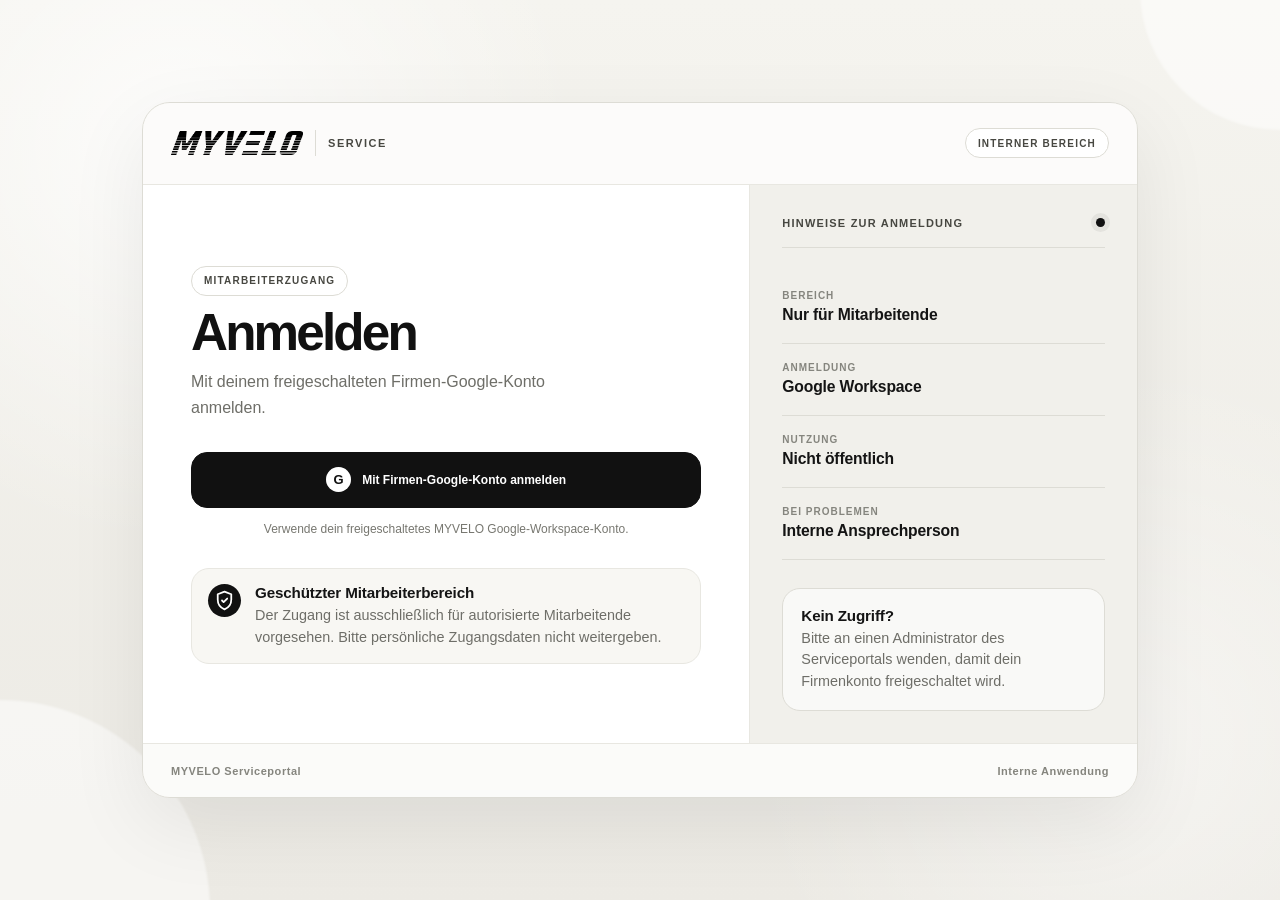
==== commit fd7222a1: "Add files via upload" ====
--- a/case.html
+++ b/case.html
@@ -3,16 +3,18 @@
 <head>
   <meta charset="utf-8">
   <meta name="viewport" content="width=device-width, initial-scale=1, viewport-fit=cover">
-    <meta http-equiv="Content-Security-Policy" content="default-src 'self'; script-src 'self'; style-src 'self' 'unsafe-inline'; img-src 'self' data: blob:; connect-src 'self' https://myvelo-service.red-dawn-bec6.workers.dev https://*.myvelo.de; object-src 'none'; base-uri 'self'; form-action 'self'; frame-src 'none'; worker-src 'self' blob:; upgrade-insecure-requests">
+    <meta http-equiv="Content-Security-Policy" content="default-src 'self'; script-src 'self'; style-src 'self' 'unsafe-inline'; img-src 'self' data: blob: https://*.googleusercontent.com; connect-src 'self' https://myvelo-service.red-dawn-bec6.workers.dev https://*.myvelo.de; object-src 'none'; base-uri 'self'; form-action 'self'; frame-src 'none'; worker-src 'self' blob:; upgrade-insecure-requests">
   <meta name="referrer" content="no-referrer">
 <title>Vorgang · MYVELO Service</title>
-  <link rel="stylesheet" href="assets/css/app.css?v=7.15.4">
-  <link rel="stylesheet" href="assets/css/employee-apple.css?v=7.15.4">
-  <script src="assets/js/auth-guard.js?v=7.15.1"></script>
+  <link rel="icon" href="assets/brand/favicon.png?v=7.15.34" type="image/png">
+  <link rel="stylesheet" href="assets/css/app.css?v=7.15.32">
+  <link rel="stylesheet" href="assets/css/employee-apple.css?v=7.15.45">
+  <script src="assets/js/auth-guard-oauth.js?v=7.15.44"></script>
   <script src="assets/js/security-bootstrap.js?v=7.10.6"></script>
 
 
   <script src="portal-config.js?v=7.15.1"></script>
+  <script src="assets/js/employee-preferences.js?v=7.15.39"></script>
 </head>
 <body class="flow-employee">
 
@@ -43,9 +45,13 @@
         </a>
       </nav>
       <div class="flow-sidebar-spacer"></div>
+      <a class="flow-nav-item" href="users.html" data-admin-only hidden>
+        <span class="flow-nav-users" aria-hidden="true"><svg viewBox="0 0 24 24"><path d="M9 11a4 4 0 1 0 0-8 4 4 0 0 0 0 8ZM3 21v-2.2A4.8 4.8 0 0 1 7.8 14h2.4a4.8 4.8 0 0 1 4.8 4.8V21M17 9a3 3 0 1 0 0-6M17 14h.8a4.2 4.2 0 0 1 4.2 4.2V21"/></svg></span>
+        <span>Benutzer</span>
+      </a>
       <a class="flow-nav-item" href="profile.html">
-        <span class="flow-nav-person" aria-hidden="true">MA</span>
-        <span>Mitarbeiter</span>
+        <span class="flow-nav-person" aria-hidden="true" data-current-user-initials>MA</span>
+        <span data-current-user-name>Mitarbeiter</span>
       </a>
       <button class="flow-nav-item" id="logout-button" type="button">
         <span class="flow-nav-dot flow-nav-dot--muted"></span>
@@ -59,10 +65,12 @@
           <button class="flow-burger" id="mobileMenuButton" type="button" aria-label="Menü">
             <span></span><span></span><span></span>
           </button>
-          <a class="flow-back-button" href="index.html" aria-label="Zurück zu den Vorgängen">←</a>
+          <a class="flow-back-button" href="index.html" aria-label="Zurück zu den Vorgängen">
+            <svg class="flow-ui-icon" viewBox="0 0 20 20" aria-hidden="true" focusable="false"><path d="M11.75 4.75 6.5 10l5.25 5.25"/></svg>
+          </a>
           <div>
-            <strong id="case-title">Servicevorgang</strong>
-            <span><b id="case-type-label">Servicevorgang</b> · <span id="case-reference-label">Shopify</span> <b id="shopify-ref">–</b></span>
+            <strong id="case-title">–</strong>
+            <span id="case-type-label">Servicevorgang</span>
           </div>
         </div>
       </header>
@@ -90,7 +98,7 @@
             <button id="service-status-trigger" class="flow-status-trigger" type="button"
               aria-haspopup="listbox" aria-expanded="false" disabled>
               <span id="service-status-trigger-text">Erst nach Kundenbestätigung</span>
-              <span class="flow-status-trigger-arrow">⌄</span>
+              <svg class="flow-ui-icon flow-status-trigger-arrow" viewBox="0 0 20 20" aria-hidden="true" focusable="false"><path d="m5.25 7.5 4.75 4.75 4.75-4.75"/></svg>
             </button>
             <div class="flow-status-menu hidden" id="service-status-menu" role="listbox">
               <button type="button" role="option" data-internal-stage="received"><span class="flow-status-menu-dot"></span><span><strong>Eingegangen</strong><small>Fahrrad oder Akku wurde übernommen</small></span></button>
@@ -110,15 +118,15 @@
 
         <section class="flow-case-toolbar" aria-label="Vorgangsaktionen">
           <div class="flow-case-toolbar__primary">
-            <button id="save" class="flow-action primary" type="submit" form="case-form">Speichern</button>
+            <button id="save" class="flow-action primary" type="submit" form="case-form"><svg class="flow-ui-icon" viewBox="0 0 20 20" aria-hidden="true"><path d="m4.75 10.25 3.15 3.15 7.35-7.35"/></svg><span>Speichern</span></button>
           </div>
           <div class="flow-case-toolbar__secondary">
-            <button id="customer-link-button" class="flow-action secondary" type="button">Kundenlink</button>
-            <a id="customer-preview" class="flow-action secondary">Kundenansicht</a>
-            <a id="internal-print" class="flow-action secondary" href="#">PDF exportieren</a>
+            <button id="customer-link-button" class="flow-action secondary" type="button"><svg class="flow-ui-icon" viewBox="0 0 20 20" aria-hidden="true"><path d="M8.1 11.9 11.9 8.1M7.1 6.2l1.4-1.4a3.1 3.1 0 0 1 4.4 4.4l-1.35 1.35M12.9 13.8l-1.4 1.4a3.1 3.1 0 0 1-4.4-4.4l1.35-1.35"/></svg><span>Kundenlink</span></button>
+            <a id="customer-preview" class="flow-action secondary"><svg class="flow-ui-icon" viewBox="0 0 20 20" aria-hidden="true"><path d="M2.75 10s2.6-4.4 7.25-4.4S17.25 10 17.25 10 14.65 14.4 10 14.4 2.75 10 2.75 10Z"/><circle cx="10" cy="10" r="2.1"/></svg><span>Kundenansicht</span></a>
+            <a id="internal-print" class="flow-action secondary" href="#"><svg class="flow-ui-icon" viewBox="0 0 20 20" aria-hidden="true"><path d="M5 2.75h6l4 4v10.5H5zM11 2.75v4h4M7.5 11h5M7.5 13.75h5"/></svg><span>PDF exportieren</span></a>
             <div class="flow-more-menu">
               <button id="case-more-trigger" class="flow-action secondary flow-more-trigger" type="button" aria-expanded="false">
-                Mehr <span>⌄</span>
+                <span>Mehr</span><svg class="flow-ui-icon" viewBox="0 0 20 20" aria-hidden="true"><path d="m5.25 7.5 4.75 4.75 4.75-4.75"/></svg>
               </button>
               <div id="case-more-menu" class="flow-more-popover hidden">
                 <button id="delete-case" class="flow-more-danger" type="button">Vorgang löschen</button>
@@ -130,12 +138,12 @@
         <section id="employee-frozen-view" class="flow-frozen-view hidden" aria-labelledby="employee-frozen-title">
           <div class="flow-frozen-hero">
             <div>
-              <span class="flow-frozen-kicker">BESTÄTIGT · EINGEFROREN</span>
+              <span class="flow-frozen-kicker">BESTÄTIGT · KUNDENSTAND</span>
               <h2 id="employee-frozen-title">Bestätigter Vorgang</h2>
-              <p>Das ist der verbindlich bestätigte Stand. Die Inhalte können nicht mehr verändert werden.</p>
+              <p>Der vom Kunden bestätigte Stand ist gesperrt. Die Arbeitsdokumentation kann darunter weitergeführt werden.</p>
             </div>
             <div class="flow-frozen-seal" aria-hidden="true">
-              <span>✓</span>
+              <svg class="flow-ui-icon" viewBox="0 0 20 20" focusable="false"><path d="m4.75 10.25 3.15 3.15 7.35-7.35"/></svg>
             </div>
           </div>
 
@@ -178,6 +186,112 @@
             </article>
           </div>
         </section>
+
+        <form id="service-report-form" class="flow-detail-grid flow-service-report hidden" aria-labelledby="service-report-title">
+          <section class="flow-panel span-2 flow-report-panel flow-report-overview">
+            <div class="flow-report-hero">
+              <div class="flow-report-hero__lead">
+                <span class="flow-report-hero__icon" aria-hidden="true">
+                  <svg viewBox="0 0 24 24"><path d="M7.5 3.75h6.9l3.6 3.6v12.9H7.5z"/><path d="M14.25 3.75v4.1H18"/><path d="M10 12h5.5M10 15.5h5.5"/></svg>
+                </span>
+                <div>
+                  <strong id="service-report-title">Arbeitsdokumentation</strong>
+                  <span>Ergänzt den bestätigten Kundenstand um die tatsächliche Werkstattarbeit.</span>
+                </div>
+              </div>
+              <span class="flow-report-state" id="service-report-state">Noch nicht dokumentiert</span>
+            </div>
+
+            <div class="flow-report-copy-grid">
+              <label class="flow-report-editor-card">
+                <span class="flow-report-editor-card__head">
+                  <span class="flow-report-step">1</span>
+                  <span>
+                    <strong>Durchgeführte Arbeiten</strong>
+                    <small>Prüfung, Reparatur, Austausch oder Einstellung</small>
+                  </span>
+                </span>
+                <textarea name="work_performed" rows="6" maxlength="420" placeholder="Beschreibe nachvollziehbar, was am Fahrzeug geprüft oder durchgeführt wurde …"></textarea>
+                <small class="flow-pdf-limit">Max. 420 Zeichen · für einseitigen Ausdruck optimiert</small>
+              </label>
+
+              <label class="flow-report-editor-card">
+                <span class="flow-report-editor-card__head">
+                  <span class="flow-report-step">2</span>
+                  <span>
+                    <strong>Ergebnis / Abschluss</strong>
+                    <small>Funktionsprüfung, Probefahrt und Übergabezustand</small>
+                  </span>
+                </span>
+                <textarea name="work_result" rows="6" maxlength="260" placeholder="Dokumentiere das Ergebnis und den Zustand nach Abschluss der Arbeiten …"></textarea>
+                <small class="flow-pdf-limit">Max. 260 Zeichen</small>
+              </label>
+            </div>
+          </section>
+
+          <section class="flow-panel span-2 flow-battery-report-panel">
+            <div class="flow-battery-report-head">
+              <div class="flow-battery-report-head__lead">
+                <span class="flow-battery-icon" aria-hidden="true">
+                  <svg viewBox="0 0 24 24"><rect x="3.5" y="7" width="15.5" height="10" rx="2"/><path d="M19 10h1.5v4H19"/><path d="m11.8 9.5-2.5 3.15h2.05l-.95 2.85 3.15-3.8h-2.1z"/></svg>
+                </span>
+                <div>
+                  <strong>Akkutest</strong>
+                  <span>Optional · nur tatsächlich vorliegende Messwerte dokumentieren</span>
+                </div>
+              </div>
+
+              <label class="flow-battery-test-toggle" for="battery-test-enabled">
+                <span class="flow-battery-test-toggle__copy">
+                  <strong>Messung hinzufügen</strong>
+                  <small>Akkudaten im Arbeitsbericht ergänzen</small>
+                </span>
+                <span class="flow-switch">
+                  <input type="checkbox" name="battery_test_enabled" id="battery-test-enabled">
+                  <span class="flow-switch__track"><span class="flow-switch__thumb"></span></span>
+                </span>
+              </label>
+            </div>
+
+            <div class="flow-battery-test-fields hidden" id="battery-test-fields">
+              <div class="flow-battery-metric-grid">
+                <label class="flow-battery-metric-card"><span>Nennkapazität</span><span class="flow-battery-input-wrap"><input name="battery_test_nominal_wh" type="number" min="0" max="5000" step="0.1" inputmode="decimal" placeholder="625"><em>Wh</em></span></label>
+                <label class="flow-battery-metric-card"><span>Gemessene Kapazität</span><span class="flow-battery-input-wrap"><input name="battery_test_measured_wh" type="number" min="0" max="5000" step="0.1" inputmode="decimal" placeholder="548"><em>Wh</em></span></label>
+                <label class="flow-battery-metric-card"><span>SOH / Restkapazität</span><span class="flow-battery-input-wrap"><input name="battery_test_soh_percent" type="number" min="0" max="200" step="0.1" inputmode="decimal" placeholder="87,7"><em>%</em></span></label>
+                <label class="flow-battery-metric-card"><span>Spannung</span><span class="flow-battery-input-wrap"><input name="battery_test_voltage_v" type="number" min="0" max="200" step="0.01" inputmode="decimal" placeholder="41,6"><em>V</em></span></label>
+                <label class="flow-battery-metric-card"><span>Ladezyklen</span><span class="flow-battery-input-wrap"><input name="battery_test_cycles" type="number" min="0" max="1000000" step="1" inputmode="numeric" placeholder="132"><em>Zyklen</em></span></label>
+                <label class="flow-battery-metric-card flow-battery-status-card"><span>Bewertung</span>
+                  <select name="battery_test_status">
+                    <option value="">Keine Bewertung</option>
+                    <option value="ok">In Ordnung</option>
+                    <option value="limited">Eingeschränkt</option>
+                    <option value="attention">Auffällig / prüfen</option>
+                  </select>
+                </label>
+              </div>
+
+              <label class="flow-battery-note-card">
+                <span class="flow-battery-note-card__head">
+                  <strong>Messhinweis / Diagnose</strong>
+                  <small>Testbedingungen, Auffälligkeiten oder ergänzende Bewertung</small>
+                </span>
+                <textarea name="battery_test_note" rows="4" maxlength="140" placeholder="Optionaler Hinweis zur Messung …"></textarea>
+                <small class="flow-pdf-limit">Max. 140 Zeichen</small>
+              </label>
+            </div>
+          </section>
+
+          <div class="flow-report-actions span-2">
+            <div class="flow-report-actions__copy">
+              <strong>Arbeitsbericht</strong>
+              <span>Die Kundenbestätigung bleibt unverändert. Gespeichert wird nur die nachgelagerte Werkstattdokumentation.</span>
+            </div>
+            <button id="report-save" class="flow-action primary" type="submit">
+              <svg class="flow-ui-icon" viewBox="0 0 20 20" aria-hidden="true"><path d="m4.75 10.25 3.15 3.15 7.35-7.35"/></svg>
+              <span>Dokumentation speichern</span>
+            </button>
+          </div>
+        </form>
 
         <form id="case-form" class="flow-detail-grid">
           <section class="flow-panel">
@@ -200,7 +314,7 @@
                 <input type="hidden" name="bike_model">
                 <button id="case-model-trigger" class="flow-model-trigger" type="button">
                   <span class="flow-model-trigger__value">Modell auswählen</span>
-                  <span class="flow-model-trigger__arrow">›</span>
+                  <svg class="flow-ui-icon flow-model-trigger__arrow" viewBox="0 0 20 20" aria-hidden="true"><path d="M7.25 4.75 12.5 10l-5.25 5.25"/></svg>
                 </button>
               </label>
               <label><span>Farbe</span><input name="bike_color"></label>
@@ -214,7 +328,7 @@
 
             <label class="flow-block-field">
               <span id="case-subject-label">Betreff</span>
-              <input name="case_subject" id="case-subject">
+              <input name="case_subject" id="case-subject" maxlength="180">
             </label>
           </section>
 
@@ -278,7 +392,7 @@
             </div>
             <label class="flow-block-field">
               <span>Hinweis an uns</span>
-              <textarea name="customer_note"></textarea>
+              <textarea name="customer_note" maxlength="180"></textarea>
             </label>
           </section>
         </form>
@@ -295,7 +409,7 @@
         <span>Kundenlink</span>
         <strong>Link zum Servicefall</strong>
       </div>
-      <button class="flow-close" id="closeCustomerLinkDialog" type="button">×</button>
+      <button class="flow-close" id="closeCustomerLinkDialog" type="button" aria-label="Dialog schließen"><svg class="flow-ui-icon" viewBox="0 0 20 20" aria-hidden="true"><path d="M5.25 5.25 14.75 14.75M14.75 5.25 5.25 14.75"/></svg></button>
     </div>
     <div class="flow-delete-copy">
       <p id="customer-link-note">Dieser Link kann erneut kopiert oder geöffnet werden.</p>
@@ -322,7 +436,7 @@
         <span>Vorgang löschen</span>
         <strong>Unwiderrufliche Aktion</strong>
       </div>
-      <button class="flow-close" id="closeDeleteCaseDialog" type="button">×</button>
+      <button class="flow-close" id="closeDeleteCaseDialog" type="button" aria-label="Dialog schließen"><svg class="flow-ui-icon" viewBox="0 0 20 20" aria-hidden="true"><path d="M5.25 5.25 14.75 14.75M14.75 5.25 5.25 14.75"/></svg></button>
     </div>
     <div class="flow-delete-copy">
       <p>Der Servicefall und seine Ereignisse werden dauerhaft gelöscht. Ein Kundenlink zu diesem Fall funktioniert danach nicht mehr.</p>
@@ -337,7 +451,9 @@
     </div>
   </dialog>
 
-  <script type="module" src="assets/js/case-detail.js?v=7.15.4"></script>
+  <script type="module" src="assets/js/case-detail.js?v=7.15.32"></script>
   <script type="module" src="assets/js/internal-mobile.js?v=7.0"></script>
+  <script src="assets/js/legal-navigation.js?v=7.15.38"></script>
+  <script type="module" src="assets/js/employee-user-context.js?v=7.15.45"></script>
 </body>
 </html>
--- a/assets/css/app.css
+++ b/assets/css/app.css
@@ -8191,3 +8191,398 @@
     gap: 2px;
   }
 }
+
+
+/* V7.15.23 · Legal pages aligned with MYVELO */
+.legal-workspace{padding-bottom:48px}
+.legal-panel{overflow:hidden}
+.legal-panel-head{padding-bottom:20px}
+.legal-subtitle{margin:7px 0 0;color:#74746f;font-size:13px;line-height:1.5}
+.legal-copy{display:grid;gap:26px;max-width:900px}
+.legal-lead{max-width:72ch;font-size:15px}
+.legal-section{padding-top:2px}
+.legal-section strong{color:#242421}
+.legal-source-card{display:flex;align-items:center;justify-content:space-between;gap:22px;padding:18px 20px;border:1px solid #deddd6;border-radius:18px;background:#f7f6f1}
+.legal-source-card>div{display:grid;gap:5px;min-width:0}
+.legal-source-label{color:#777770;font-size:10px;font-weight:850;letter-spacing:.08em;text-transform:uppercase}
+.legal-source-card strong{font-size:13px;line-height:1.45}
+.legal-source-link{display:inline-flex;align-items:center;justify-content:center;min-height:38px;padding:0 14px;border-radius:999px;background:#111;color:#fff!important;font-size:12px;font-weight:800;text-decoration:none;white-space:nowrap}
+.legal-imprint-hero{display:grid;gap:8px;padding:24px;border:1px solid #deddd6;border-radius:22px;background:#f7f6f1}
+.legal-imprint-hero h3{margin:0;font-size:24px;letter-spacing:-.03em}
+.legal-imprint-hero p{margin:0;color:#555550;font-size:14px;line-height:1.65}
+.legal-imprint-grid{display:grid;grid-template-columns:repeat(2,minmax(0,1fr));gap:14px}
+.legal-info-card{display:grid;align-content:start;gap:5px;min-height:116px;padding:19px 20px;border:1px solid #e1e0d9;border-radius:18px;background:#fff}
+.legal-info-card>span{margin-bottom:5px;color:#777770;font-size:10px;font-weight:850;letter-spacing:.08em;text-transform:uppercase}
+.legal-info-card strong{font-size:14px;color:#242421}
+.legal-info-card p,.legal-info-card a{margin:0;color:#5d5d58;font-size:13px;line-height:1.55;text-decoration:none}
+.legal-info-card a:hover{text-decoration:underline;text-underline-offset:2px}
+@media(max-width:720px){.legal-imprint-grid{grid-template-columns:1fr}.legal-source-card{align-items:flex-start;flex-direction:column}.legal-source-link{width:100%;box-sizing:border-box}.legal-imprint-hero{padding:20px;border-radius:18px}}
+
+
+/* =========================================================
+   V7.15.24 · Global top-layer notices + SVG icon language
+   ========================================================= */
+.flow-ui-icon {
+  width: 18px;
+  height: 18px;
+  display: block;
+  flex: 0 0 auto;
+  fill: none;
+  stroke: currentColor;
+  stroke-width: 1.7;
+  stroke-linecap: round;
+  stroke-linejoin: round;
+}
+
+.flow-banner-stack[popover] {
+  position: fixed;
+  inset: max(14px, env(safe-area-inset-top)) 18px auto auto;
+  width: min(410px, calc(100vw - 28px));
+  max-width: none;
+  margin: 0;
+  padding: 0;
+  border: 0;
+  background: transparent;
+  overflow: visible;
+  color: inherit;
+}
+
+.flow-banner-stack[popover]::backdrop { background: transparent; }
+
+.flow-banner__close svg {
+  width: 17px;
+  height: 17px;
+  fill: none;
+  stroke: currentColor;
+  stroke-width: 1.7;
+  stroke-linecap: round;
+}
+
+/* Notifications never inherit dialog/card positioning. */
+dialog[open] > .flow-banner-stack { display: none !important; }
+
+@media (max-width: 680px) {
+  .flow-banner-stack[popover] {
+    inset: max(10px, env(safe-area-inset-top)) 10px auto auto;
+    width: calc(100vw - 20px);
+  }
+}
+
+.model-popup__close .flow-ui-icon { width:17px; height:17px; }
+.delivery-check .flow-ui-icon { width:15px; height:15px; stroke-width:2; }
+
+
+/* V7.15.36 · contextual navigation for legal pages */
+.legal-panel-head{
+  display:flex;
+  align-items:flex-start;
+  gap:18px;
+}
+.legal-back-button{
+  flex:0 0 auto;
+  display:inline-flex;
+  align-items:center;
+  justify-content:center;
+  gap:8px;
+  min-height:40px;
+  padding:0 14px 0 11px;
+  border:1px solid #deddd6;
+  border-radius:999px;
+  background:#fff;
+  color:#242421;
+  font-size:12px;
+  font-weight:800;
+  line-height:1;
+  text-decoration:none;
+  box-shadow:0 6px 18px rgba(17,17,17,.035);
+  transition:background-color .18s ease,border-color .18s ease,transform .18s ease;
+}
+.legal-back-button svg{
+  width:17px;
+  height:17px;
+  display:block;
+}
+.legal-back-button:hover,
+.legal-back-button:focus-visible{
+  background:#f5f4ef;
+  border-color:#cbc9c0;
+}
+.legal-back-button:active{transform:scale(.98)}
+@media(max-width:720px){
+  .legal-panel-head{flex-direction:column;gap:16px}
+  .legal-back-button{min-height:38px}
+}
+
+
+/* =========================================================
+   V7.15.37 · Balanced legal pages
+   ========================================================= */
+body.legal-page{
+  min-height:100vh;
+  background:#f4f3ee;
+  color:#171816;
+  overflow-x:hidden;
+}
+
+body.legal-page .topbar{
+  position:sticky;
+  top:0;
+  z-index:50;
+  height:76px;
+  padding-inline:clamp(20px,3.2vw,46px);
+  border-bottom:1px solid rgba(17,17,17,.07);
+  background:rgba(250,249,245,.94);
+  backdrop-filter:blur(18px);
+}
+
+body.legal-page .legal-workspace{
+  width:min(100%,1120px);
+  max-width:none;
+  margin:0 auto;
+  box-sizing:border-box;
+  padding:clamp(28px,4vw,54px) clamp(18px,4vw,46px) clamp(44px,6vw,72px);
+}
+
+body.legal-page .legal-panel{
+  width:100%;
+  overflow:visible;
+  border:1px solid #deddd6;
+  border-radius:30px;
+  background:#fbfaf7;
+  box-shadow:0 24px 70px rgba(17,17,17,.055);
+}
+
+body.legal-page .legal-panel-head{
+  display:grid;
+  grid-template-columns:minmax(0,1fr);
+  align-items:start;
+  justify-items:start;
+  gap:22px;
+  padding:clamp(26px,3.5vw,38px) clamp(24px,4vw,44px) clamp(24px,3vw,32px);
+  border-bottom:1px solid #e4e2da;
+}
+
+body.legal-page .legal-panel-head > div{
+  width:min(100%,900px);
+  margin:0 auto;
+}
+
+body.legal-page .legal-back-button{
+  min-height:42px;
+  padding:0 15px 0 12px;
+  margin:0;
+  border-color:#d9d7cf;
+  background:#fff;
+  box-shadow:none;
+}
+
+body.legal-page .legal-panel-head .eyebrow{
+  margin:0 0 8px;
+  color:#777770;
+  font-size:10px;
+  font-weight:850;
+  letter-spacing:.14em;
+}
+
+body.legal-page .legal-panel-head h2{
+  margin:0;
+  font-size:clamp(30px,4vw,44px);
+  line-height:1;
+  letter-spacing:-.045em;
+}
+
+body.legal-page .legal-subtitle{
+  max-width:64ch;
+  margin:10px 0 0;
+  color:#6f6f69;
+  font-size:14px;
+  line-height:1.6;
+}
+
+body.legal-page .legal-copy{
+  width:min(100%,900px);
+  max-width:900px;
+  margin-inline:auto;
+  box-sizing:border-box;
+  gap:18px;
+  padding:clamp(24px,4vw,42px) 0 clamp(28px,4vw,44px);
+}
+
+body.legal-page .legal-lead{
+  max-width:none;
+  margin:0 0 2px;
+  padding:22px 24px;
+  border:1px solid #e1dfd7;
+  border-radius:20px;
+  background:#f5f4ef;
+  color:#4f504b;
+  font-size:14px;
+  line-height:1.7;
+}
+
+body.legal-page .legal-section{
+  margin:0;
+  padding:22px 24px;
+  border:1px solid #e2e0d9;
+  border-radius:20px;
+  background:#fff;
+}
+
+body.legal-page .legal-section h3{
+  margin:0 0 12px;
+  color:#20211f;
+  font-size:16px;
+  line-height:1.25;
+  letter-spacing:-.015em;
+}
+
+body.legal-page .legal-section p{
+  margin:0;
+  color:#5c5d58;
+  font-size:13.5px;
+  line-height:1.72;
+}
+
+body.legal-page .legal-section p + p{
+  margin-top:12px;
+}
+
+body.legal-page .legal-section a,
+body.legal-page .legal-source-card a,
+body.legal-page .legal-info-card a{
+  color:#20211f;
+}
+
+body.legal-page .legal-source-card{
+  display:grid;
+  grid-template-columns:minmax(0,1fr) auto;
+  align-items:center;
+  gap:22px;
+  margin:0;
+  padding:20px 22px;
+  border:1px solid #dcdad2;
+  border-radius:20px;
+  background:#efeee8;
+}
+
+body.legal-page .legal-source-link{
+  min-height:40px;
+  padding-inline:16px;
+  box-shadow:none;
+}
+
+body.legal-page .legal-imprint-hero{
+  gap:8px;
+  margin:0;
+  padding:24px;
+  border:1px solid #dedcd4;
+  border-radius:22px;
+  background:#f1f0ea;
+}
+
+body.legal-page .legal-imprint-hero h3{
+  font-size:26px;
+  line-height:1.05;
+}
+
+body.legal-page .legal-imprint-grid{
+  grid-template-columns:repeat(2,minmax(0,1fr));
+  gap:14px;
+}
+
+body.legal-page .legal-info-card{
+  min-height:0;
+  padding:20px 21px;
+  border-color:#e1dfd8;
+  border-radius:20px;
+  background:#fff;
+}
+
+body.legal-page .legal-info-card>span{
+  margin-bottom:7px;
+}
+
+@media(min-width:721px){
+  body.legal-page .legal-panel-head > .legal-back-button{
+    margin-left:max(0px, calc((100% - 900px) / 2));
+  }
+}
+
+@media(max-width:720px){
+  body.legal-page .topbar{
+    height:68px;
+    padding-inline:18px;
+  }
+
+  body.legal-page .legal-workspace{
+    padding:16px 12px 28px;
+  }
+
+  body.legal-page .legal-panel{
+    border-radius:22px;
+  }
+
+  body.legal-page .legal-panel-head{
+    gap:18px;
+    padding:20px 18px 18px;
+  }
+
+  body.legal-page .legal-panel-head > div{
+    width:100%;
+  }
+
+  body.legal-page .legal-back-button{
+    min-height:40px;
+  }
+
+  body.legal-page .legal-copy{
+    gap:12px;
+    padding:16px 14px 20px;
+  }
+
+  body.legal-page .legal-lead,
+  body.legal-page .legal-section,
+  body.legal-page .legal-imprint-hero,
+  body.legal-page .legal-info-card{
+    padding:18px;
+    border-radius:17px;
+  }
+
+  body.legal-page .legal-imprint-grid{
+    grid-template-columns:1fr;
+    gap:12px;
+  }
+
+  body.legal-page .legal-source-card{
+    grid-template-columns:1fr;
+    align-items:start;
+    gap:14px;
+    padding:18px;
+    border-radius:17px;
+  }
+
+  body.legal-page .legal-source-link{
+    width:100%;
+    box-sizing:border-box;
+  }
+}
+
+@media(max-width:420px){
+  body.legal-page .brand-logo-image{
+    width:116px;
+    height:auto;
+  }
+
+  body.legal-page .brand-section{
+    font-size:9px;
+    letter-spacing:.18em;
+  }
+
+  body.legal-page .legal-panel-head h2{
+    font-size:30px;
+  }
+
+  body.legal-page .legal-subtitle{
+    font-size:13px;
+  }
+}
--- a/assets/css/employee-apple.css
+++ b/assets/css/employee-apple.css
@@ -3883,3 +3883,1308 @@
     transition-delay: 0ms !important;
   }
 }
+
+
+/* =========================================================
+   V7.15.24 · Case detail finishing pass
+   ========================================================= */
+body.flow-employee .flow-workspace--detail {
+  width: min(100%, 1120px);
+  padding: 38px 34px 64px;
+}
+
+body.flow-employee .flow-topbar-left > div {
+  display: grid;
+  gap: 4px;
+}
+
+body.flow-employee .flow-topbar-left > div > span {
+  margin: 0;
+  font-size: 10px;
+  font-weight: 680;
+  letter-spacing: .03em;
+}
+
+body.flow-employee .flow-back-button {
+  width: 36px;
+  height: 36px;
+  display: grid;
+  place-items: center;
+  flex: 0 0 36px;
+  border: 1px solid rgba(17,17,17,.09);
+  border-radius: 11px;
+  background: rgba(255,255,255,.72);
+  color: #111;
+  text-decoration: none;
+  transition: background .18s ease, border-color .18s ease, transform .18s ease;
+}
+body.flow-employee .flow-back-button:hover { background:#fff; border-color:rgba(17,17,17,.17); transform:translateX(-1px); }
+body.flow-employee .flow-back-button .flow-ui-icon { width:16px; height:16px; }
+
+body.flow-employee .flow-status-panel {
+  min-height: 94px;
+  gap: 16px 22px;
+  margin-bottom: 18px;
+  padding: 18px 20px;
+  border-radius: 20px;
+  background: #f8f8f5 !important;
+}
+body.flow-employee .flow-status-panel__copy strong { margin-top:6px; font-size:15px; }
+body.flow-employee .flow-stage-progress { gap:10px 16px; padding-top:5px; }
+body.flow-employee .flow-stage-progress__bar { height:7px; }
+body.flow-employee #internal-stage-progress-copy { color:#7d7d77; font-size:9px; white-space:nowrap; }
+
+body.flow-employee .flow-case-toolbar {
+  top: 76px;
+  min-height: 58px;
+  margin-bottom: 22px;
+  padding: 9px;
+  border-radius: 18px;
+}
+body.flow-employee .flow-case-toolbar__primary,
+body.flow-employee .flow-case-toolbar__secondary { gap:8px; }
+body.flow-employee .flow-case-toolbar .flow-action { min-height:40px; border-radius:11px; }
+body.flow-employee .flow-case-toolbar .flow-ui-icon { width:15px; height:15px; }
+
+body.flow-employee .flow-detail-grid { gap:18px; }
+body.flow-employee .flow-detail-grid > .flow-panel { border-radius:20px; }
+body.flow-employee .flow-detail-grid .flow-panel-head {
+  min-height:64px;
+  padding:0 22px;
+}
+body.flow-employee .flow-detail-grid .flow-field-list label {
+  min-height:62px;
+  padding:11px 18px;
+}
+body.flow-employee .flow-detail-grid .flow-block-field {
+  gap:9px;
+  padding:18px 20px 20px;
+}
+body.flow-employee .flow-detail-grid .flow-create-grid { padding:18px 20px 8px; }
+body.flow-employee .flow-detail-grid .flow-price-settings { margin:10px 20px 20px; padding:16px; border-radius:14px; }
+body.flow-employee #case-note-panel textarea { min-height:112px; }
+
+body.flow-employee .flow-status-trigger-arrow,
+body.flow-employee .flow-model-trigger__arrow { width:15px; height:15px; }
+body.flow-employee .flow-frozen-seal .flow-ui-icon { width:22px; height:22px; stroke-width:2; }
+body.flow-employee .flow-close { display:grid; place-items:center; }
+body.flow-employee .flow-close .flow-ui-icon { width:17px; height:17px; }
+
+/* Generic/duplicated case subjects are intentionally secondary in the dashboard. */
+body.flow-employee .flow-case-tag--subject { color:#62625e; background:#f4f4f1; }
+
+@media (max-width: 860px) {
+  body.flow-employee .flow-workspace--detail { padding:22px 14px 42px; }
+  body.flow-employee .flow-status-panel { padding:16px; margin-bottom:14px; }
+  body.flow-employee .flow-case-toolbar { margin-bottom:16px; }
+  body.flow-employee .flow-detail-grid { gap:12px; }
+}
+
+
+/* V7.15.26 · compact dashboard entry */
+@media (min-width: 981px) {
+  body.flow-employee .flow-workspace:not(.flow-workspace--detail) {
+    padding-top: 24px;
+  }
+}
+
+@media (max-width: 980px) {
+  body.flow-employee .flow-workspace:not(.flow-workspace--detail) {
+    padding-top: 16px;
+  }
+}
+
+
+/* =========================================================
+   V7.15.27 · Stable sticky-filter trigger after hero removal
+   ========================================================= */
+@media (min-width: 861px) {
+  body.flow-employee .flow-dashboard-section {
+    overflow-anchor: none;
+  }
+
+  body.flow-employee .flow-dashboard-sentinel {
+    overflow-anchor: none;
+  }
+}
+
+/* V7.15.33 · refined post-confirmation work report */
+.flow-service-report{
+  margin-top:26px;
+  gap:18px !important;
+}
+
+.flow-report-panel,
+.flow-battery-report-panel{
+  overflow:hidden;
+  border-color:#deded8 !important;
+  background:#f5f5f2 !important;
+  box-shadow:none !important;
+}
+
+.flow-report-overview{
+  padding:20px;
+}
+
+.flow-report-hero{
+  display:flex;
+  align-items:center;
+  justify-content:space-between;
+  gap:24px;
+  margin-bottom:18px;
+}
+
+.flow-report-hero__lead,
+.flow-battery-report-head__lead{
+  min-width:0;
+  display:flex;
+  align-items:center;
+  gap:14px;
+}
+
+.flow-report-hero__lead > div,
+.flow-battery-report-head__lead > div{
+  min-width:0;
+}
+
+.flow-report-hero__lead strong,
+.flow-battery-report-head__lead strong{
+  display:block;
+  color:#111;
+  font-size:15px;
+  font-weight:760;
+  letter-spacing:-.018em;
+}
+
+.flow-report-hero__lead > div > span,
+.flow-battery-report-head__lead > div > span{
+  display:block;
+  margin-top:4px;
+  color:#777771;
+  font-size:10px;
+  line-height:1.45;
+}
+
+.flow-report-hero__icon,
+.flow-battery-icon{
+  flex:0 0 auto;
+  width:42px;
+  height:42px;
+  display:grid;
+  place-items:center;
+  border:1px solid #dcdcd6;
+  border-radius:14px;
+  background:#fff;
+  color:#222;
+}
+
+.flow-report-hero__icon svg,
+.flow-battery-icon svg{
+  width:20px;
+  height:20px;
+  fill:none;
+  stroke:currentColor;
+  stroke-width:1.7;
+  stroke-linecap:round;
+  stroke-linejoin:round;
+}
+
+.flow-report-state{
+  flex:0 0 auto;
+  display:inline-flex;
+  align-items:center;
+  min-height:32px;
+  padding:0 13px;
+  border:1px solid #d8d8d2;
+  border-radius:999px;
+  background:#fff;
+  color:#73736d;
+  font-size:10px;
+  font-weight:760;
+  white-space:nowrap;
+}
+
+.flow-report-state.is-saved{
+  color:#20201e;
+  border-color:#c8c8c2;
+  background:#efefeb;
+}
+
+.flow-report-copy-grid{
+  display:grid;
+  grid-template-columns:repeat(2,minmax(0,1fr));
+  gap:14px;
+}
+
+.flow-report-editor-card{
+  min-width:0;
+  display:grid;
+  gap:14px;
+  padding:18px;
+  border:1px solid #deded8;
+  border-radius:18px;
+  background:#fff;
+}
+
+.flow-report-editor-card__head{
+  display:flex;
+  align-items:center;
+  gap:12px;
+}
+
+.flow-report-editor-card__head > span:last-child{
+  min-width:0;
+}
+
+.flow-report-editor-card__head strong{
+  display:block;
+  color:#161615;
+  font-size:12px;
+  font-weight:760;
+}
+
+.flow-report-editor-card__head small{
+  display:block;
+  margin-top:3px;
+  color:#83837c;
+  font-size:9px;
+  line-height:1.35;
+}
+
+.flow-report-step{
+  flex:0 0 auto;
+  width:28px;
+  height:28px;
+  display:grid;
+  place-items:center;
+  border-radius:50%;
+  background:#111;
+  color:#fff;
+  font-size:10px;
+  font-weight:800;
+}
+
+.flow-report-editor-card textarea{
+  width:100%;
+  min-width:0;
+  min-height:178px;
+  box-sizing:border-box;
+  padding:14px 15px;
+  border:1px solid #deded8;
+  border-radius:14px;
+  background:#fafaf8;
+  color:#151514;
+  outline:none;
+  resize:vertical;
+  font:inherit;
+  font-size:12px;
+  line-height:1.55;
+  transition:border-color .18s ease, box-shadow .18s ease, background .18s ease;
+}
+
+.flow-report-editor-card textarea:focus,
+.flow-battery-note-card textarea:focus,
+.flow-battery-input-wrap:focus-within,
+.flow-battery-status-card select:focus{
+  border-color:#aaa9a2;
+  background:#fff;
+  box-shadow:0 0 0 3px rgba(17,17,17,.045);
+}
+
+.flow-battery-report-panel{
+  padding:20px;
+}
+
+.flow-battery-report-head{
+  display:flex;
+  align-items:center;
+  justify-content:space-between;
+  gap:24px;
+}
+
+.flow-battery-test-toggle{
+  flex:0 0 auto;
+  min-width:270px;
+  display:flex;
+  align-items:center;
+  justify-content:space-between;
+  gap:18px;
+  padding:11px 12px 11px 15px;
+  border:1px solid #deded8;
+  border-radius:16px;
+  background:#fff;
+  cursor:pointer;
+}
+
+.flow-battery-test-toggle__copy{
+  min-width:0;
+}
+
+.flow-battery-test-toggle__copy strong{
+  display:block;
+  color:#1d1d1b;
+  font-size:10px;
+  font-weight:760;
+}
+
+.flow-battery-test-toggle__copy small{
+  display:block;
+  margin-top:3px;
+  color:#85857e;
+  font-size:8.5px;
+  line-height:1.35;
+}
+
+.flow-battery-test-fields{
+  display:grid;
+  gap:14px;
+  margin-top:18px;
+  padding-top:18px;
+  border-top:1px solid #deded8;
+}
+
+.flow-battery-metric-grid{
+  display:grid;
+  grid-template-columns:repeat(3,minmax(0,1fr));
+  gap:12px;
+}
+
+.flow-battery-metric-card{
+  min-width:0;
+  display:grid;
+  gap:9px;
+  padding:14px;
+  border:1px solid #deded8;
+  border-radius:16px;
+  background:#fff;
+}
+
+.flow-battery-metric-card > span:first-child{
+  color:#74746e;
+  font-size:9px;
+  font-weight:760;
+  letter-spacing:.01em;
+}
+
+.flow-battery-input-wrap{
+  display:flex;
+  align-items:center;
+  gap:8px;
+  min-height:42px;
+  padding:0 11px;
+  border:1px solid #e0e0da;
+  border-radius:11px;
+  background:#fafaf8;
+  transition:border-color .18s ease, box-shadow .18s ease, background .18s ease;
+}
+
+.flow-battery-input-wrap input{
+  width:100%;
+  min-width:0;
+  padding:0 !important;
+  border:0 !important;
+  background:transparent !important;
+  box-shadow:none !important;
+  color:#111;
+  font-size:12px;
+  font-weight:700;
+  outline:none;
+}
+
+.flow-battery-input-wrap em{
+  flex:0 0 auto;
+  color:#8a8a83;
+  font-size:9px;
+  font-style:normal;
+  font-weight:700;
+}
+
+.flow-battery-status-card select{
+  width:100%;
+  min-width:0;
+  min-height:42px;
+  padding:0 11px;
+  border:1px solid #e0e0da;
+  border-radius:11px;
+  background:#fafaf8;
+  color:#111;
+  font:inherit;
+  font-size:11px;
+  font-weight:650;
+  outline:none;
+}
+
+.flow-battery-note-card{
+  display:grid;
+  grid-template-columns:minmax(190px,.36fr) minmax(0,1fr);
+  align-items:stretch;
+  gap:14px;
+  padding:14px;
+  border:1px solid #deded8;
+  border-radius:16px;
+  background:#fff;
+}
+
+.flow-battery-note-card__head{
+  align-self:center;
+  padding:2px 4px;
+}
+
+.flow-battery-note-card__head strong{
+  display:block;
+  color:#181817;
+  font-size:11px;
+  font-weight:760;
+}
+
+.flow-battery-note-card__head small{
+  display:block;
+  margin-top:5px;
+  color:#85857e;
+  font-size:9px;
+  line-height:1.45;
+}
+
+.flow-battery-note-card textarea{
+  width:100%;
+  min-width:0;
+  min-height:92px;
+  box-sizing:border-box;
+  padding:12px 13px;
+  border:1px solid #e0e0da;
+  border-radius:12px;
+  background:#fafaf8;
+  color:#111;
+  outline:none;
+  resize:vertical;
+  font:inherit;
+  font-size:11px;
+  line-height:1.5;
+  transition:border-color .18s ease, box-shadow .18s ease, background .18s ease;
+}
+
+.flow-report-actions{
+  display:flex;
+  align-items:center;
+  justify-content:space-between;
+  gap:24px;
+  padding:14px 16px;
+  border:1px solid #deded8;
+  border-radius:18px;
+  background:#f5f5f2;
+}
+
+.flow-report-actions__copy{
+  min-width:0;
+  max-width:670px;
+}
+
+.flow-report-actions__copy strong{
+  display:block;
+  color:#1b1b19;
+  font-size:10px;
+  font-weight:760;
+}
+
+.flow-report-actions__copy span{
+  display:block;
+  margin-top:4px;
+  color:#7c7c75;
+  font-size:9px;
+  line-height:1.45;
+}
+
+.flow-report-actions .flow-action{
+  flex:0 0 auto;
+  min-width:230px;
+  min-height:44px;
+  justify-content:center;
+}
+
+@media(max-width:1000px){
+  .flow-report-copy-grid{grid-template-columns:1fr}
+  .flow-battery-report-head{align-items:flex-start;flex-direction:column}
+  .flow-battery-test-toggle{width:100%;min-width:0;box-sizing:border-box}
+  .flow-battery-metric-grid{grid-template-columns:repeat(2,minmax(0,1fr))}
+}
+
+@media(max-width:760px){
+  .flow-service-report{margin-top:16px}
+  .flow-report-overview,.flow-battery-report-panel{padding:14px}
+  .flow-report-hero{align-items:flex-start;flex-direction:column;gap:14px}
+  .flow-report-state{white-space:normal}
+  .flow-battery-metric-grid{grid-template-columns:1fr}
+  .flow-battery-note-card{grid-template-columns:1fr}
+  .flow-report-actions{align-items:stretch;flex-direction:column}
+  .flow-report-actions .flow-action{width:100%;min-width:0}
+}
+
+
+/* =========================================================
+   V7.15.34 · Scroll-bound dashboard filter morph
+   The filter no longer toggles between two animation states.
+   Every dimension follows scroll progress directly, so stopping
+   scrolling freezes the UI at exactly that visual state.
+   ========================================================= */
+@media (min-width: 861px) {
+  body.flow-employee .flow-data-surface,
+  body.flow-employee .flow-dashboard-sentinel,
+  body.flow-employee .flow-dashboard-section,
+  body.flow-employee .flow-case-panel {
+    overflow-anchor: none;
+  }
+
+  body.flow-employee .flow-dashboard-section {
+    --dashboard-filter-progress: 0;
+    --filter-section-padding: 18px;
+    --filter-section-radius: 28px;
+    --filter-section-margin: 28px;
+    --filter-heading-height: 46px;
+    --filter-heading-margin: 16px;
+    --filter-heading-offset: 0px;
+    --filter-heading-opacity: 1;
+    --filter-dashboard-gap: 12px;
+    --filter-card-height: 128px;
+    --filter-card-pad-y: 18px;
+    --filter-card-pad-x: 20px;
+    --filter-card-radius: 20px;
+    --filter-label-size: 9px;
+    --filter-value-margin: 15px;
+    --filter-value-size: 34px;
+    --filter-small-height: 30px;
+    --filter-small-margin: 12px;
+    --filter-small-offset: 0px;
+    --filter-small-opacity: 1;
+    --filter-shadow-alpha: 0;
+    --filter-card-shadow-alpha: .025;
+
+    margin-bottom: var(--filter-section-margin) !important;
+    padding: var(--filter-section-padding) !important;
+    border-radius: var(--filter-section-radius) !important;
+    box-shadow:
+      0 10px 32px rgba(0,0,0,var(--filter-shadow-alpha)),
+      inset 0 1px 0 rgba(255,255,255,.52) !important;
+    backdrop-filter: blur(24px) saturate(135%);
+    -webkit-backdrop-filter: blur(24px) saturate(135%);
+    transition: none !important;
+    overflow-anchor: none;
+  }
+
+  body.flow-employee .flow-dashboard-section .flow-section-heading,
+  body.flow-employee .flow-dashboard-section.is-compact .flow-section-heading {
+    display: flex !important;
+    max-height: var(--filter-heading-height) !important;
+    margin-bottom: var(--filter-heading-margin) !important;
+    padding-inline: 6px !important;
+    padding-block: 0 !important;
+    overflow: hidden;
+    opacity: var(--filter-heading-opacity) !important;
+    transform: translateY(var(--filter-heading-offset)) !important;
+    pointer-events: auto;
+    transition: none !important;
+  }
+
+  body.flow-employee .flow-dashboard-section .flow-dashboard,
+  body.flow-employee .flow-dashboard-section.is-compact .flow-dashboard {
+    gap: var(--filter-dashboard-gap) !important;
+    transition: none !important;
+  }
+
+  body.flow-employee .flow-dashboard-section .flow-dashboard-card,
+  body.flow-employee .flow-dashboard-section .flow-dashboard-card:first-child,
+  body.flow-employee .flow-dashboard-section.is-compact .flow-dashboard-card,
+  body.flow-employee .flow-dashboard-section.is-compact .flow-dashboard-card:first-child {
+    min-height: var(--filter-card-height) !important;
+    padding: var(--filter-card-pad-y) var(--filter-card-pad-x) !important;
+    border-radius: var(--filter-card-radius) !important;
+    grid-template-columns: minmax(0, 1fr) !important;
+    grid-template-rows: auto auto auto !important;
+    align-content: space-between !important;
+    row-gap: 0 !important;
+    box-shadow:
+      0 1px 2px rgba(0,0,0,.018),
+      0 12px 34px rgba(0,0,0,var(--filter-card-shadow-alpha)) !important;
+    transition:
+      background-color 160ms ease,
+      border-color 160ms ease,
+      transform 160ms ease !important;
+  }
+
+  body.flow-employee .flow-dashboard-section .flow-dashboard-card:hover {
+    transform: translateY(-1px);
+  }
+
+  body.flow-employee .flow-dashboard-section .flow-dashboard-card > span,
+  body.flow-employee .flow-dashboard-section.is-compact .flow-dashboard-card > span {
+    font-size: var(--filter-label-size) !important;
+    transition: none !important;
+  }
+
+  body.flow-employee .flow-dashboard-section .flow-dashboard-card strong,
+  body.flow-employee .flow-dashboard-section.is-compact .flow-dashboard-card strong {
+    margin-top: var(--filter-value-margin) !important;
+    font-size: var(--filter-value-size) !important;
+    line-height: .95 !important;
+    transition: none !important;
+  }
+
+  body.flow-employee .flow-dashboard-section .flow-dashboard-card small,
+  body.flow-employee .flow-dashboard-section.is-compact .flow-dashboard-card small {
+    display: block !important;
+    max-height: var(--filter-small-height) !important;
+    margin-top: var(--filter-small-margin) !important;
+    overflow: hidden;
+    opacity: var(--filter-small-opacity) !important;
+    transform: translateY(var(--filter-small-offset)) !important;
+    transition: none !important;
+  }
+}
+
+/* =========================================================
+   V7.15.35 · Stable short-page scroll morph
+   Keeps total document height constant while the sticky filter shrinks,
+   preventing bottom-of-page scroll clamping and feedback jumps.
+   ========================================================= */
+body.flow-employee .flow-dashboard-morph-compensator {
+  width: 1px;
+  height: 0;
+  margin: 0;
+  padding: 0;
+  border: 0;
+  pointer-events: none;
+  visibility: hidden;
+  overflow-anchor: none;
+}
+
+@media (max-width: 860px) {
+  body.flow-employee .flow-dashboard-morph-compensator {
+    display: none;
+  }
+}
+
+
+/* V7.15.39 — expanded employee profile and device preferences */
+body.flow-employee.flow-profile-page .flow-workspace--profile {
+  width: min(1180px, 100%);
+  margin: 0 auto;
+  padding-top: 28px;
+  padding-bottom: 48px;
+}
+
+body.flow-employee .flow-profile-hero {
+  display: grid;
+  grid-template-columns: minmax(0, 1.15fr) minmax(420px, .85fr);
+  align-items: stretch;
+  gap: 18px;
+  margin-bottom: 18px;
+  padding: 24px;
+  border: 1px solid var(--employee-line);
+  border-radius: 24px;
+  background: #f0f0ec;
+}
+
+body.flow-employee .flow-profile-hero__identity {
+  display: flex;
+  align-items: center;
+  gap: 18px;
+  min-width: 0;
+}
+
+body.flow-employee .flow-profile-avatar--large {
+  width: 70px;
+  height: 70px;
+  flex-basis: 70px;
+  border-radius: 20px;
+  font-size: 15px;
+}
+
+body.flow-employee .flow-profile-hero__identity > div { min-width: 0; }
+body.flow-employee .flow-profile-hero h1 {
+  margin: 6px 0 5px;
+  color: #111;
+  font-size: clamp(28px, 3vw, 40px);
+  line-height: 1;
+  letter-spacing: -.045em;
+}
+body.flow-employee .flow-profile-hero p {
+  margin: 0;
+  color: var(--employee-muted);
+  font-size: 11px;
+}
+
+body.flow-employee .flow-profile-hero__facts {
+  display: grid;
+  grid-template-columns: repeat(3, minmax(0,1fr));
+  gap: 10px;
+}
+body.flow-employee .flow-profile-fact {
+  display: flex;
+  flex-direction: column;
+  justify-content: space-between;
+  gap: 16px;
+  min-width: 0;
+  padding: 15px;
+  border: 1px solid rgba(17,17,17,.08);
+  border-radius: 17px;
+  background: rgba(255,255,255,.82);
+}
+body.flow-employee .flow-profile-fact > span {
+  color: var(--employee-muted);
+  font-size: 8px;
+  font-weight: 790;
+  letter-spacing: .07em;
+  text-transform: uppercase;
+}
+body.flow-employee .flow-profile-fact strong {
+  display: flex;
+  align-items: center;
+  gap: 7px;
+  min-width: 0;
+  color: #111;
+  font-size: 10px;
+  line-height: 1.35;
+}
+body.flow-employee .flow-profile-live-dot,
+body.flow-employee .flow-profile-state i {
+  width: 7px;
+  height: 7px;
+  flex: 0 0 7px;
+  border-radius: 50%;
+  background: #111;
+}
+
+body.flow-employee .flow-profile-layout {
+  display: grid;
+  grid-template-columns: minmax(0, 1.55fr) minmax(280px, .75fr);
+  align-items: start;
+  gap: 18px;
+}
+body.flow-employee .flow-profile-primary,
+body.flow-employee .flow-profile-secondary {
+  display: grid;
+  gap: 18px;
+}
+body.flow-employee .flow-profile-settings-card,
+body.flow-employee .flow-profile-side-card {
+  overflow: hidden;
+  padding: 0;
+  border: 1px solid var(--employee-line);
+  border-radius: 22px;
+  background: #fff;
+}
+body.flow-employee .flow-profile-section-head {
+  display: flex;
+  align-items: center;
+  gap: 13px;
+  padding: 20px 22px;
+  border-bottom: 1px solid var(--employee-line);
+}
+body.flow-employee .flow-profile-section-head--compact { padding: 18px; }
+body.flow-employee .flow-profile-section-icon {
+  width: 38px;
+  height: 38px;
+  display: grid;
+  place-items: center;
+  flex: 0 0 38px;
+  border-radius: 12px;
+  background: #f0f0ec;
+}
+body.flow-employee .flow-profile-section-icon svg {
+  width: 19px;
+  height: 19px;
+  fill: none;
+  stroke: #111;
+  stroke-width: 1.7;
+  stroke-linecap: round;
+  stroke-linejoin: round;
+}
+body.flow-employee .flow-profile-section-head > div {
+  display: grid;
+  gap: 3px;
+  min-width: 0;
+}
+body.flow-employee .flow-profile-section-head strong {
+  color: #111;
+  font-size: 12px;
+}
+body.flow-employee .flow-profile-section-head span:not(.flow-profile-section-icon) {
+  color: var(--employee-muted);
+  font-size: 9px;
+}
+
+body.flow-employee .flow-profile-setting-list { padding: 0 22px; }
+body.flow-employee .flow-profile-setting-row {
+  display: grid;
+  grid-template-columns: minmax(0,1fr) auto;
+  align-items: center;
+  gap: 24px;
+  min-height: 86px;
+  padding: 15px 0;
+  border-bottom: 1px solid var(--employee-line);
+}
+body.flow-employee .flow-profile-setting-row:last-child { border-bottom: 0; }
+body.flow-employee .flow-profile-setting-row > div:first-child {
+  display: grid;
+  gap: 5px;
+}
+body.flow-employee .flow-profile-setting-row strong {
+  color: #111;
+  font-size: 10.5px;
+}
+body.flow-employee .flow-profile-setting-row span {
+  max-width: 58ch;
+  color: var(--employee-muted);
+  font-size: 9px;
+  line-height: 1.5;
+}
+body.flow-employee .flow-profile-segment {
+  display: flex;
+  gap: 3px;
+  padding: 3px;
+  border: 1px solid var(--employee-line);
+  border-radius: 12px;
+  background: #f2f2ee;
+}
+body.flow-employee .flow-profile-segment button {
+  min-height: 34px;
+  padding: 0 12px;
+  border: 0;
+  border-radius: 9px;
+  background: transparent;
+  color: #686863;
+  font: inherit;
+  font-size: 9px;
+  font-weight: 750;
+  cursor: pointer;
+}
+body.flow-employee .flow-profile-segment button.is-active {
+  background: #111;
+  color: #fff;
+  box-shadow: 0 2px 8px rgba(17,17,17,.12);
+}
+
+body.flow-employee .flow-profile-detail-list {
+  display: grid;
+  margin: 0;
+  padding: 0 22px;
+}
+body.flow-employee .flow-profile-detail-list > div {
+  min-height: 48px;
+  display: grid;
+  grid-template-columns: 1fr auto;
+  align-items: center;
+  gap: 16px;
+  border-bottom: 1px solid var(--employee-line);
+}
+body.flow-employee .flow-profile-detail-list--compact { padding: 0 18px; }
+body.flow-employee .flow-profile-detail-list--compact > div { min-height: 43px; }
+body.flow-employee .flow-profile-detail-list dt,
+body.flow-employee .flow-profile-detail-list dd {
+  margin: 0;
+  font-size: 9.5px;
+}
+body.flow-employee .flow-profile-detail-list dt { color: var(--employee-muted); }
+body.flow-employee .flow-profile-detail-list dd { color: #111; font-weight: 720; text-align: right; }
+body.flow-employee .flow-profile-state { gap: 7px; }
+
+body.flow-employee .flow-profile-action-strip {
+  display: grid;
+  grid-template-columns: minmax(0,1fr) auto;
+  align-items: center;
+  gap: 18px;
+  margin: 18px 22px 22px;
+  padding: 16px 17px;
+  border: 1px solid var(--employee-line);
+  border-radius: 16px;
+  background: #f7f7f4;
+}
+body.flow-employee .flow-profile-action-strip > div { display: grid; gap: 4px; }
+body.flow-employee .flow-profile-action-strip strong { color:#111; font-size:10px; }
+body.flow-employee .flow-profile-action-strip span { color:var(--employee-muted); font-size:8.8px; line-height:1.45; }
+
+body.flow-employee .flow-profile-link-list { display:grid; padding: 8px 18px 16px; }
+body.flow-employee .flow-profile-link-list a {
+  min-height: 42px;
+  display:flex;
+  align-items:center;
+  justify-content:space-between;
+  gap:12px;
+  border-bottom:1px solid var(--employee-line);
+  color:#111;
+  text-decoration:none;
+  font-size:9.5px;
+  font-weight:700;
+}
+body.flow-employee .flow-profile-link-list a:last-child { border-bottom:0; }
+body.flow-employee .flow-profile-link-list svg {
+  width:17px; height:17px; fill:none; stroke:currentColor; stroke-width:1.7; stroke-linecap:round; stroke-linejoin:round;
+}
+body.flow-employee .flow-profile-side-copy {
+  margin: 0;
+  padding: 17px 18px 4px;
+  color: var(--employee-muted);
+  font-size: 9px;
+  line-height: 1.55;
+}
+body.flow-employee .flow-profile-reset {
+  width: calc(100% - 36px);
+  min-height: 40px;
+  margin: 12px 18px 18px;
+  border: 1px solid var(--employee-line);
+  border-radius: 12px;
+  background: #fff;
+  color: #111;
+  font: inherit;
+  font-size: 9px;
+  font-weight: 750;
+  cursor: pointer;
+}
+body.flow-employee .flow-profile-reset:hover { background:#f4f4f1; }
+
+html.employee-density-compact body.flow-employee .flow-case-row { min-height: 72px; padding-top: 10px; padding-bottom: 10px; }
+html.employee-density-compact body.flow-employee .flow-panel-head { padding-top: 14px; padding-bottom: 14px; }
+html.employee-density-compact body.flow-employee .flow-case-panel { --employee-case-card-gap: 7px; }
+html.employee-density-compact body.flow-employee .flow-workspace--detail { padding-top: 20px; }
+
+html.employee-motion-reduced body.flow-employee *,
+html.employee-motion-reduced body.flow-employee *::before,
+html.employee-motion-reduced body.flow-employee *::after {
+  scroll-behavior: auto !important;
+  transition-duration: .001ms !important;
+  animation-duration: .001ms !important;
+  animation-iteration-count: 1 !important;
+}
+
+@media (max-width: 1080px) {
+  body.flow-employee .flow-profile-hero { grid-template-columns: 1fr; }
+  body.flow-employee .flow-profile-layout { grid-template-columns: 1fr; }
+  body.flow-employee .flow-profile-secondary { grid-template-columns: repeat(2,minmax(0,1fr)); }
+}
+
+@media (max-width: 760px) {
+  body.flow-employee.flow-profile-page .flow-workspace--profile { padding-top: 16px; }
+  body.flow-employee .flow-profile-hero { padding: 18px; border-radius: 20px; }
+  body.flow-employee .flow-profile-hero__facts { grid-template-columns: 1fr; }
+  body.flow-employee .flow-profile-fact { flex-direction: row; align-items:center; gap:12px; padding:12px 14px; }
+  body.flow-employee .flow-profile-secondary { grid-template-columns: 1fr; }
+  body.flow-employee .flow-profile-setting-row { grid-template-columns: 1fr; gap: 13px; padding: 17px 0; }
+  body.flow-employee .flow-profile-segment { width: 100%; }
+  body.flow-employee .flow-profile-segment button { flex:1; }
+  body.flow-employee .flow-profile-action-strip { grid-template-columns: 1fr; }
+  body.flow-employee .flow-profile-action-strip .flow-action { width:100%; justify-content:center; }
+}
+
+@media (max-width: 480px) {
+  body.flow-employee .flow-profile-hero__identity { align-items:flex-start; }
+  body.flow-employee .flow-profile-avatar--large { width:58px; height:58px; flex-basis:58px; border-radius:17px; }
+  body.flow-employee .flow-profile-section-head,
+  body.flow-employee .flow-profile-setting-list,
+  body.flow-employee .flow-profile-detail-list { padding-left:16px; padding-right:16px; }
+  body.flow-employee .flow-profile-action-strip { margin-left:16px; margin-right:16px; }
+}
+
+/* V7.15.40 · OAuth users */
+.flow-nav-users{width:24px;height:24px;display:grid;place-items:center}.flow-nav-users svg{width:19px;height:19px;fill:none;stroke:currentColor;stroke-width:1.65;stroke-linecap:round;stroke-linejoin:round}.flow-workspace--users{display:grid;gap:22px}.flow-users-hero{display:grid;grid-template-columns:minmax(0,1fr) minmax(300px,410px);gap:20px;align-items:end;padding:30px;border:1px solid #dfdfda;border-radius:26px;background:#fff}.flow-users-hero h1{margin:7px 0 8px;font-size:clamp(32px,4vw,48px);line-height:1;letter-spacing:-.05em}.flow-users-hero p{max-width:700px;margin:0;color:#6d6d67;line-height:1.6}.flow-users-hero__note{display:flex;gap:13px;padding:17px 18px;border-radius:18px;background:#f5f4ef}.flow-users-hero__note svg{flex:0 0 24px;width:24px;height:24px;fill:none;stroke:#171717;stroke-width:1.65;stroke-linecap:round;stroke-linejoin:round}.flow-users-hero__note div{display:grid;gap:4px}.flow-users-hero__note strong{font-size:13px}.flow-users-hero__note span{color:#74746e;font-size:12px;line-height:1.45}.flow-users-stats{display:grid;grid-template-columns:repeat(4,minmax(0,1fr));gap:12px}.flow-users-stats article{display:grid;gap:5px;padding:18px 20px;border:1px solid #e0dfda;border-radius:20px;background:#f7f6f2}.flow-users-stats span{color:#71716b;font-size:11px;font-weight:800;text-transform:uppercase;letter-spacing:.08em}.flow-users-stats strong{font-size:30px;letter-spacing:-.04em}.flow-users-stats small{color:#868680}.flow-users-panel{overflow:hidden}.flow-users-panel-head{align-items:center}.flow-users-search{display:flex;align-items:center;gap:8px;width:min(340px,42vw);padding:0 13px;border:1px solid #deddd8;border-radius:14px;background:#fff}.flow-users-search svg{width:18px;height:18px;fill:none;stroke:#787872;stroke-width:1.7;stroke-linecap:round}.flow-users-search input{width:100%;min-height:42px;border:0;background:transparent;outline:0;font:inherit;color:#171717}.flow-users-list{display:grid;gap:10px;padding:0 18px 18px}.flow-user-card{display:grid;grid-template-columns:minmax(260px,1.2fr) minmax(150px,.6fr) minmax(360px,.9fr);gap:18px;align-items:center;padding:16px 18px;border:1px solid #e2e1dc;border-radius:18px;background:#fff;transition:opacity .2s ease,background-color .2s ease}.flow-user-card.is-disabled{background:#f7f6f3;opacity:.72}.flow-user-card__identity{display:flex;align-items:center;gap:13px;min-width:0}.flow-user-avatar{flex:0 0 44px;width:44px;height:44px;display:grid;place-items:center;border-radius:50%;background:#171717;color:#fff;font-size:12px;font-weight:850;letter-spacing:.06em}.flow-user-card__identity>div{display:grid;gap:2px;min-width:0}.flow-user-card__identity strong,.flow-user-card__identity span,.flow-user-card__identity small{overflow:hidden;text-overflow:ellipsis;white-space:nowrap}.flow-user-card__identity>div>span{color:#555}.flow-user-card__identity small{color:#8a8a84}.flow-user-name-line{display:flex;align-items:center;gap:8px;min-width:0}.flow-user-self{flex:0 0 auto;padding:2px 7px;border-radius:999px;background:#eeeeea;color:#5f5f5a!important;font-size:9px!important;font-weight:800;text-transform:uppercase;letter-spacing:.06em}.flow-user-card__meta{display:grid;gap:4px}.flow-user-card__meta span,.flow-user-card__controls label>span{color:#85857f;font-size:10px;font-weight:800;letter-spacing:.07em;text-transform:uppercase}.flow-user-card__meta strong{font-size:12px}.flow-user-card__controls{display:grid;grid-template-columns:minmax(145px,1fr) auto 38px;gap:9px;align-items:end}.flow-user-card__controls label{display:grid;gap:5px}.flow-user-card select{min-height:40px;padding:0 32px 0 11px;border:1px solid #dcdcd7;border-radius:12px;background:#faf9f6;color:#171717;font:inherit;font-size:12px;outline:none}.flow-user-status{height:40px;display:flex;align-items:center;gap:7px;padding:0 12px;border:1px solid #dcdcd7;border-radius:12px;background:#f7f6f2;color:#686862;font:inherit;font-size:12px;font-weight:750}.flow-user-status i{width:7px;height:7px;border-radius:50%;background:#aaa}.flow-user-status.is-active{background:#fff;color:#171717}.flow-user-status.is-active i{background:#2f7c4d}.flow-user-delete{width:38px;height:40px;display:grid;place-items:center;border:1px solid #e1dfda;border-radius:12px;background:#fff;color:#777}.flow-user-delete:hover:not(:disabled){color:#a22;border-color:#d9bcbc;background:#fffafa}.flow-user-delete svg{width:17px;height:17px;fill:none;stroke:currentColor;stroke-width:1.7;stroke-linecap:round;stroke-linejoin:round}.flow-user-card button:disabled,.flow-user-card select:disabled{opacity:.45;cursor:not-allowed}.flow-users-empty{display:grid;place-items:center;gap:5px;padding:48px 20px;color:#777;text-align:center}.flow-users-empty strong{color:#333}.flow-user-dialog{width:min(560px,calc(100vw - 28px))}.flow-user-dialog-body{display:grid;gap:20px}.flow-user-role-fieldset{display:grid;gap:9px;margin:0;padding:0;border:0}.flow-user-role-fieldset legend{margin-bottom:8px;color:#666;font-size:11px;font-weight:800;text-transform:uppercase;letter-spacing:.08em}.flow-user-role-fieldset label{position:relative;display:block}.flow-user-role-fieldset input{position:absolute;opacity:0}.flow-user-role-fieldset label>span{display:grid;gap:4px;padding:14px 16px;border:1px solid #dfdfda;border-radius:14px;background:#fff;cursor:pointer}.flow-user-role-fieldset label>span small{color:#787872}.flow-user-role-fieldset input:checked+span{border-color:#222;box-shadow:0 0 0 1px #222}.flow-user-delete-copy{margin:0;color:#666;line-height:1.6}.flow-action.danger{background:#a52a2a;color:#fff;border-color:#a52a2a}
+@media(max-width:1100px){.flow-users-hero{grid-template-columns:1fr}.flow-users-stats{grid-template-columns:repeat(2,minmax(0,1fr))}.flow-user-card{grid-template-columns:minmax(0,1fr) auto}.flow-user-card__meta{display:none}.flow-user-card__controls{grid-column:1/-1}}
+@media(max-width:720px){.flow-users-hero{padding:20px;border-radius:20px}.flow-users-stats{grid-template-columns:1fr 1fr}.flow-users-panel-head{align-items:stretch}.flow-users-search{width:100%;box-sizing:border-box}.flow-user-card{grid-template-columns:1fr;padding:15px}.flow-user-card__controls{grid-template-columns:1fr auto 40px}.flow-users-list{padding:0 10px 10px}.flow-users-stats article{padding:15px}.flow-users-stats strong{font-size:25px}}
+
+/* V7.15.45 — user administration + Google profile images */
+body.flow-employee .has-google-avatar{
+  background-color:#e9e9e4!important;
+  background-position:center!important;
+  background-repeat:no-repeat!important;
+  background-size:cover!important;
+  color:transparent!important;
+  border-radius:50%!important;
+  box-shadow:inset 0 0 0 1px rgba(17,17,17,.06);
+}
+
+body.flow-employee.flow-users-page .flow-workspace--users{
+  width:min(1220px,100%);
+  margin:0 auto;
+  padding-top:26px;
+  padding-bottom:48px;
+  gap:16px;
+}
+
+body.flow-employee .flow-users-intro{
+  display:flex;
+  align-items:center;
+  justify-content:space-between;
+  gap:24px;
+  padding:0 2px 2px;
+}
+body.flow-employee .flow-users-intro h1{
+  margin:6px 0 5px;
+  font-size:clamp(30px,3.4vw,43px);
+  line-height:1;
+  letter-spacing:-.052em;
+}
+body.flow-employee .flow-users-intro p{
+  margin:0;
+  max-width:680px;
+  color:#73736d;
+  font-size:12px;
+  line-height:1.55;
+}
+body.flow-employee .flow-users-current-admin{
+  display:flex;
+  align-items:center;
+  gap:11px;
+  flex:0 0 auto;
+  min-width:240px;
+  padding:10px 12px;
+  border:1px solid #e0dfda;
+  border-radius:18px;
+  background:#fff;
+}
+body.flow-employee .flow-users-current-admin .flow-user-avatar{
+  width:42px;
+  height:42px;
+  flex-basis:42px;
+}
+body.flow-employee .flow-users-current-admin>div{display:grid;gap:1px;min-width:0}
+body.flow-employee .flow-users-current-admin small{color:#92928b;font-size:9px;font-weight:800;text-transform:uppercase;letter-spacing:.08em}
+body.flow-employee .flow-users-current-admin strong{font-size:12px;overflow:hidden;text-overflow:ellipsis;white-space:nowrap}
+body.flow-employee .flow-users-current-admin div>span{color:#777770;font-size:10px;overflow:hidden;text-overflow:ellipsis;white-space:nowrap}
+
+body.flow-employee .flow-users-summary{
+  display:grid;
+  grid-template-columns:repeat(4,minmax(0,1fr));
+  gap:8px;
+  padding:8px;
+  border:1px solid #e0dfda;
+  border-radius:20px;
+  background:#f1f0eb;
+}
+body.flow-employee .flow-users-summary article{
+  min-width:0;
+  display:flex;
+  align-items:center;
+  gap:11px;
+  padding:11px 13px;
+  border-radius:14px;
+  background:#fff;
+}
+body.flow-employee .flow-users-summary__dot{
+  width:9px;
+  height:9px;
+  flex:0 0 9px;
+  border-radius:50%;
+  background:#aaa;
+}
+body.flow-employee .flow-users-summary__dot.is-active{background:#2f7c4d}
+body.flow-employee .flow-users-summary__dot.is-admin{background:#171717}
+body.flow-employee .flow-users-summary__dot.is-pending{background:#c3a046}
+body.flow-employee .flow-users-summary__dot.is-disabled{background:#aaa8a1}
+body.flow-employee .flow-users-summary article>div{display:flex;align-items:baseline;gap:7px;min-width:0}
+body.flow-employee .flow-users-summary strong{font-size:20px;line-height:1;letter-spacing:-.035em}
+body.flow-employee .flow-users-summary article span:last-child{color:#70706a;font-size:10px;font-weight:750;white-space:nowrap;overflow:hidden;text-overflow:ellipsis}
+
+body.flow-employee .flow-users-panel{
+  overflow:hidden;
+  border-radius:24px;
+}
+body.flow-employee .flow-users-toolbar{
+  display:flex;
+  align-items:center;
+  justify-content:space-between;
+  gap:14px;
+  padding:14px 16px;
+  border-bottom:1px solid #e4e3de;
+  background:#f5f4ef;
+}
+body.flow-employee .flow-users-filter{
+  display:flex;
+  align-items:center;
+  gap:5px;
+  min-width:0;
+  padding:4px;
+  border-radius:14px;
+  background:#eae9e4;
+}
+body.flow-employee .flow-users-filter button{
+  min-height:34px;
+  padding:0 12px;
+  border:0;
+  border-radius:10px;
+  background:transparent;
+  color:#696963;
+  font:inherit;
+  font-size:10px;
+  font-weight:800;
+  cursor:pointer;
+  transition:background-color .16s ease,color .16s ease,box-shadow .16s ease;
+}
+body.flow-employee .flow-users-filter button.is-active{
+  background:#fff;
+  color:#171717;
+  box-shadow:0 1px 4px rgba(20,20,18,.07);
+}
+body.flow-employee .flow-users-search{
+  width:min(330px,36vw);
+  min-height:42px;
+  box-sizing:border-box;
+  background:#fff;
+}
+body.flow-employee .flow-users-list-head{
+  min-height:58px;
+  display:flex;
+  align-items:center;
+  justify-content:space-between;
+  gap:16px;
+  padding:0 18px;
+}
+body.flow-employee .flow-users-list-head>div{display:grid;gap:2px}
+body.flow-employee .flow-users-list-head strong{font-size:13px}
+body.flow-employee .flow-users-list-head span{color:#85857f;font-size:10px}
+body.flow-employee .flow-users-list-head__hint{
+  display:inline-flex;
+  align-items:center;
+  min-height:28px;
+  padding:0 10px;
+  border:1px solid #e0dfda;
+  border-radius:999px;
+  background:#faf9f6;
+  color:#5f5f59!important;
+  font-weight:750;
+}
+body.flow-employee .flow-users-list{
+  display:grid;
+  gap:9px;
+  padding:0 12px 12px;
+}
+body.flow-employee .flow-user-card{
+  display:grid;
+  grid-template-columns:minmax(280px,1.18fr) minmax(250px,.82fr) minmax(330px,.9fr);
+  align-items:center;
+  gap:20px;
+  min-width:0;
+  padding:14px 15px;
+  border:1px solid #e2e1dc;
+  border-radius:18px;
+  background:#fff;
+  transition:border-color .16s ease,background-color .16s ease,opacity .16s ease;
+}
+body.flow-employee .flow-user-card:hover{border-color:#cfcec8}
+body.flow-employee .flow-user-card.is-disabled{background:#f7f6f3;opacity:.72}
+body.flow-employee .flow-user-card__identity{display:flex;align-items:center;gap:13px;min-width:0}
+body.flow-employee .flow-user-avatar{
+  position:relative;
+  width:50px;
+  height:50px;
+  flex:0 0 50px;
+  display:grid;
+  place-items:center;
+  overflow:hidden;
+  border-radius:50%;
+  background:#171717;
+  color:#fff;
+  font-size:12px;
+  font-weight:850;
+  letter-spacing:.04em;
+  box-shadow:inset 0 0 0 1px rgba(17,17,17,.06);
+}
+body.flow-employee .flow-user-avatar img{position:absolute;inset:0;width:100%;height:100%;object-fit:cover}
+body.flow-employee .flow-user-avatar__fallback{display:grid;width:100%;height:100%;place-items:center}
+body.flow-employee .flow-user-card__identity-copy{display:grid;gap:3px;min-width:0}
+body.flow-employee .flow-user-name-line{display:flex;align-items:center;gap:7px;min-width:0}
+body.flow-employee .flow-user-name-line strong{min-width:0;overflow:hidden;text-overflow:ellipsis;white-space:nowrap;font-size:13px}
+body.flow-employee .flow-user-email{color:#6b6b65;font-size:10.5px;overflow:hidden;text-overflow:ellipsis;white-space:nowrap}
+body.flow-employee .flow-user-badges{display:flex;align-items:center;gap:5px;flex-wrap:wrap;margin-top:4px}
+body.flow-employee .flow-user-badge{
+  display:inline-flex;
+  align-items:center;
+  gap:5px;
+  min-height:23px;
+  padding:0 8px;
+  border-radius:999px;
+  background:#f0efeb;
+  color:#666660;
+  font-size:9px;
+  font-weight:800;
+  white-space:nowrap;
+}
+body.flow-employee .flow-user-badge i{width:6px;height:6px;border-radius:50%;background:#aaa}
+body.flow-employee .flow-user-badge.is-connected{background:#eef5ef;color:#356344}
+body.flow-employee .flow-user-badge.is-connected i{background:#398157}
+body.flow-employee .flow-user-badge.is-pending{background:#f6f2e6;color:#79652c}
+body.flow-employee .flow-user-badge.is-pending i{background:#c1a044}
+body.flow-employee .flow-user-badge.is-disabled{background:#eeede9;color:#74746e}
+body.flow-employee .flow-user-badge.is-role{background:#f5f4f0;color:#55554f}
+body.flow-employee .flow-user-self{flex:0 0 auto;padding:2px 7px;border-radius:999px;background:#171717;color:#fff!important;font-size:8px!important;font-weight:850;text-transform:uppercase;letter-spacing:.07em}
+body.flow-employee .flow-user-card__facts{
+  display:grid;
+  grid-template-columns:repeat(2,minmax(0,1fr));
+  gap:8px;
+}
+body.flow-employee .flow-user-card__facts>div{
+  min-width:0;
+  display:grid;
+  gap:4px;
+  padding:10px 11px;
+  border-radius:13px;
+  background:#f7f6f2;
+}
+body.flow-employee .flow-user-card__facts span,
+body.flow-employee .flow-user-card__controls label>span{
+  color:#8a8a83;
+  font-size:8.5px;
+  font-weight:850;
+  letter-spacing:.075em;
+  text-transform:uppercase;
+}
+body.flow-employee .flow-user-card__facts strong{font-size:10px;line-height:1.35;white-space:nowrap;overflow:hidden;text-overflow:ellipsis}
+body.flow-employee .flow-user-card__controls{
+  display:grid;
+  grid-template-columns:minmax(140px,1fr) auto 40px;
+  align-items:end;
+  gap:8px;
+}
+body.flow-employee .flow-user-role-control{display:grid;gap:5px}
+body.flow-employee .flow-user-card select{min-height:40px}
+body.flow-employee .flow-user-status{height:40px}
+body.flow-employee .flow-user-delete{width:40px;height:40px}
+
+body.flow-employee .flow-users-empty{padding:56px 20px}
+body.flow-employee .flow-users-empty__icon{width:44px;height:44px;display:grid;place-items:center;margin-bottom:5px;border-radius:50%;background:#efeee9;color:#777}
+body.flow-employee .flow-users-empty__icon svg{width:22px;height:22px;fill:none;stroke:currentColor;stroke-width:1.6;stroke-linecap:round;stroke-linejoin:round}
+body.flow-employee .flow-user-dialog-note{display:flex;gap:11px;padding:13px 14px;border-radius:15px;background:#f5f4ef;color:#66665f;font-size:10.5px;line-height:1.5}
+body.flow-employee .flow-user-dialog-note svg{width:20px;height:20px;flex:0 0 20px;fill:none;stroke:#333;stroke-width:1.6;stroke-linecap:round;stroke-linejoin:round}
+
+@media(max-width:1120px){
+  body.flow-employee .flow-user-card{grid-template-columns:minmax(260px,1fr) minmax(280px,.9fr)}
+  body.flow-employee .flow-user-card__facts{grid-column:1/-1;grid-row:2;max-width:500px}
+  body.flow-employee .flow-user-card__controls{grid-column:2;grid-row:1}
+}
+@media(max-width:860px){
+  body.flow-employee .flow-users-intro{align-items:flex-start}
+  body.flow-employee .flow-users-current-admin{display:none}
+  body.flow-employee .flow-users-summary{grid-template-columns:repeat(2,minmax(0,1fr))}
+  body.flow-employee .flow-users-toolbar{align-items:stretch;flex-direction:column}
+  body.flow-employee .flow-users-filter{overflow-x:auto;scrollbar-width:none}
+  body.flow-employee .flow-users-filter::-webkit-scrollbar{display:none}
+  body.flow-employee .flow-users-search{width:100%}
+  body.flow-employee .flow-user-card{grid-template-columns:1fr}
+  body.flow-employee .flow-user-card__facts,
+  body.flow-employee .flow-user-card__controls{grid-column:auto;grid-row:auto;max-width:none}
+}
+@media(max-width:560px){
+  body.flow-employee.flow-users-page .flow-workspace--users{padding-top:18px;gap:12px}
+  body.flow-employee .flow-users-intro h1{font-size:30px}
+  body.flow-employee .flow-users-summary{gap:6px;padding:6px;border-radius:17px}
+  body.flow-employee .flow-users-summary article{padding:10px;border-radius:12px}
+  body.flow-employee .flow-users-summary article>div{display:grid;gap:1px}
+  body.flow-employee .flow-users-summary strong{font-size:18px}
+  body.flow-employee .flow-users-toolbar{padding:10px}
+  body.flow-employee .flow-users-list-head{padding:0 12px}
+  body.flow-employee .flow-users-list-head__hint{display:none}
+  body.flow-employee .flow-users-list{padding:0 8px 8px}
+  body.flow-employee .flow-user-card{padding:13px;gap:13px;border-radius:16px}
+  body.flow-employee .flow-user-avatar{width:46px;height:46px;flex-basis:46px}
+  body.flow-employee .flow-user-card__facts{grid-template-columns:1fr 1fr}
+  body.flow-employee .flow-user-card__controls{grid-template-columns:1fr auto 40px}
+}
+
+/* V7.15.46 · Einseitige PDF-Dokumentation */
+.flow-pdf-limit{display:block;margin-top:8px;color:#8b8b84;font-size:11px;line-height:1.35;font-weight:650;letter-spacing:.01em}
